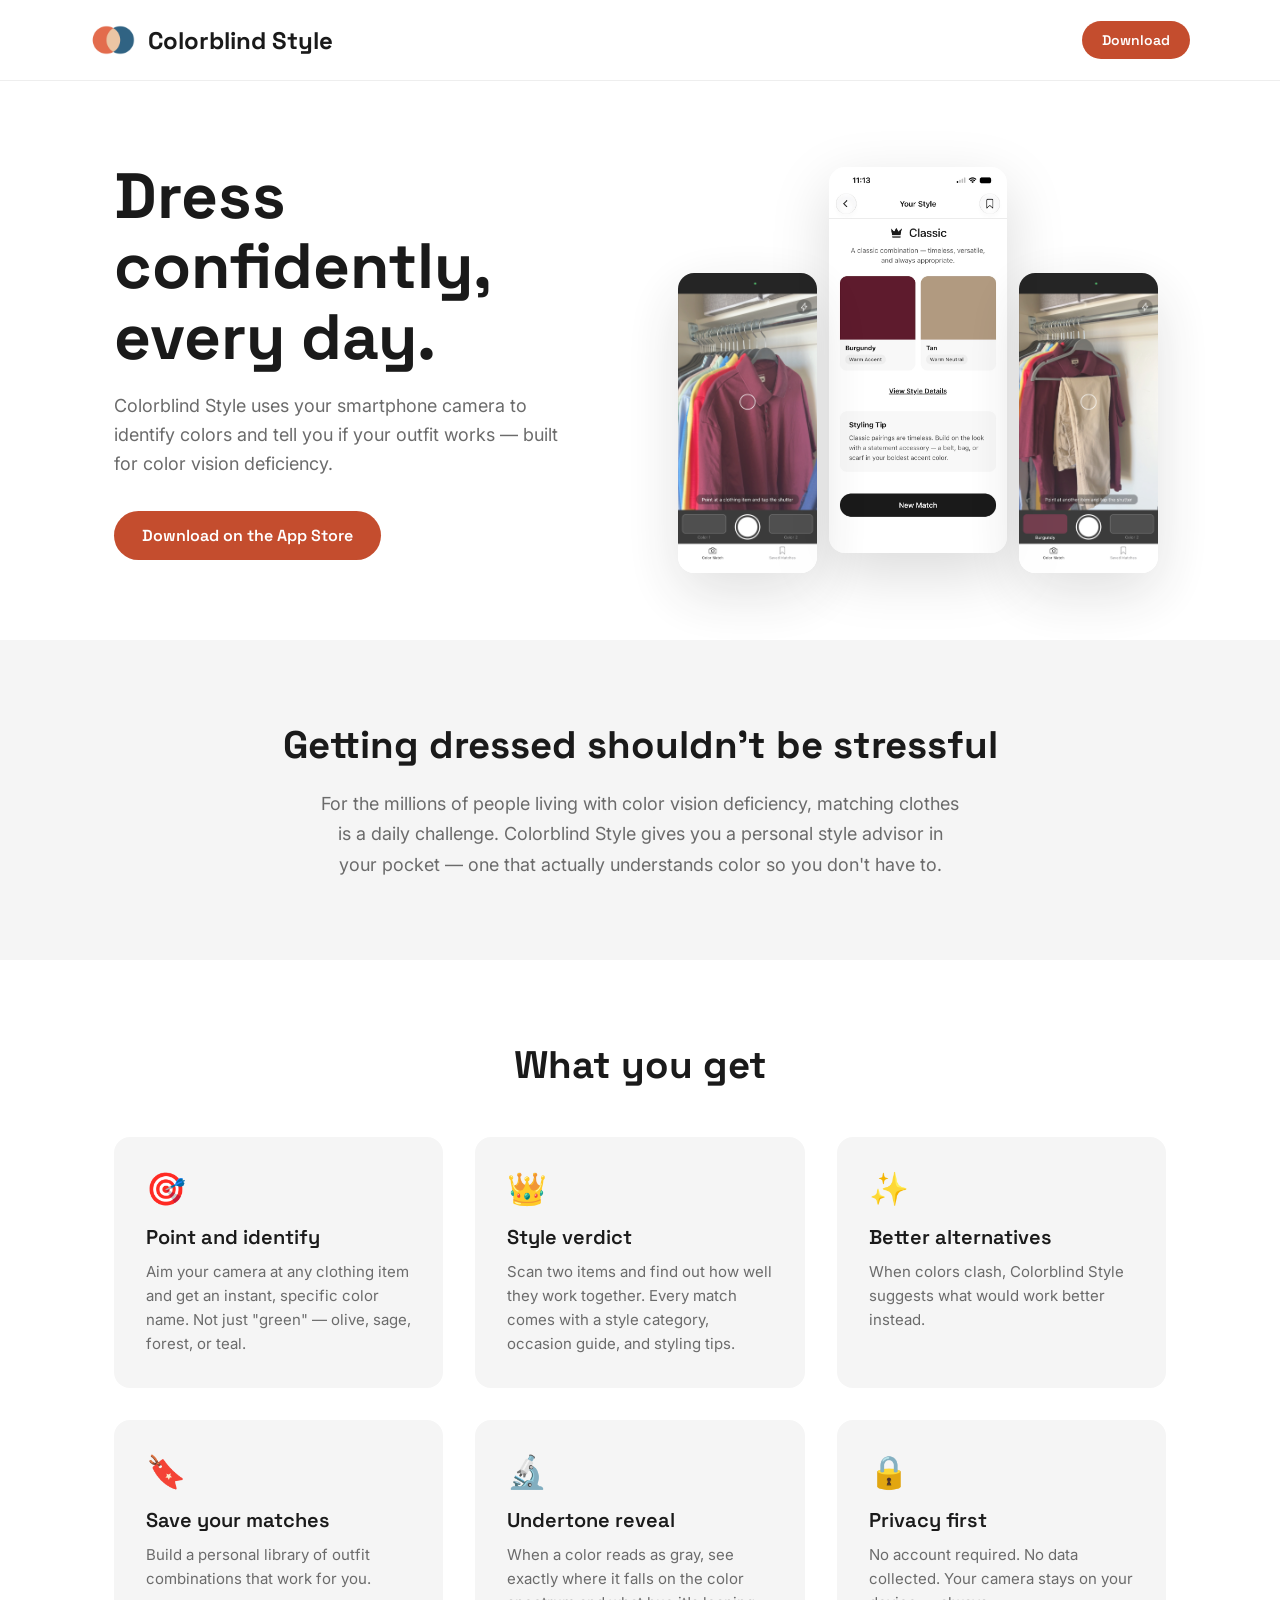
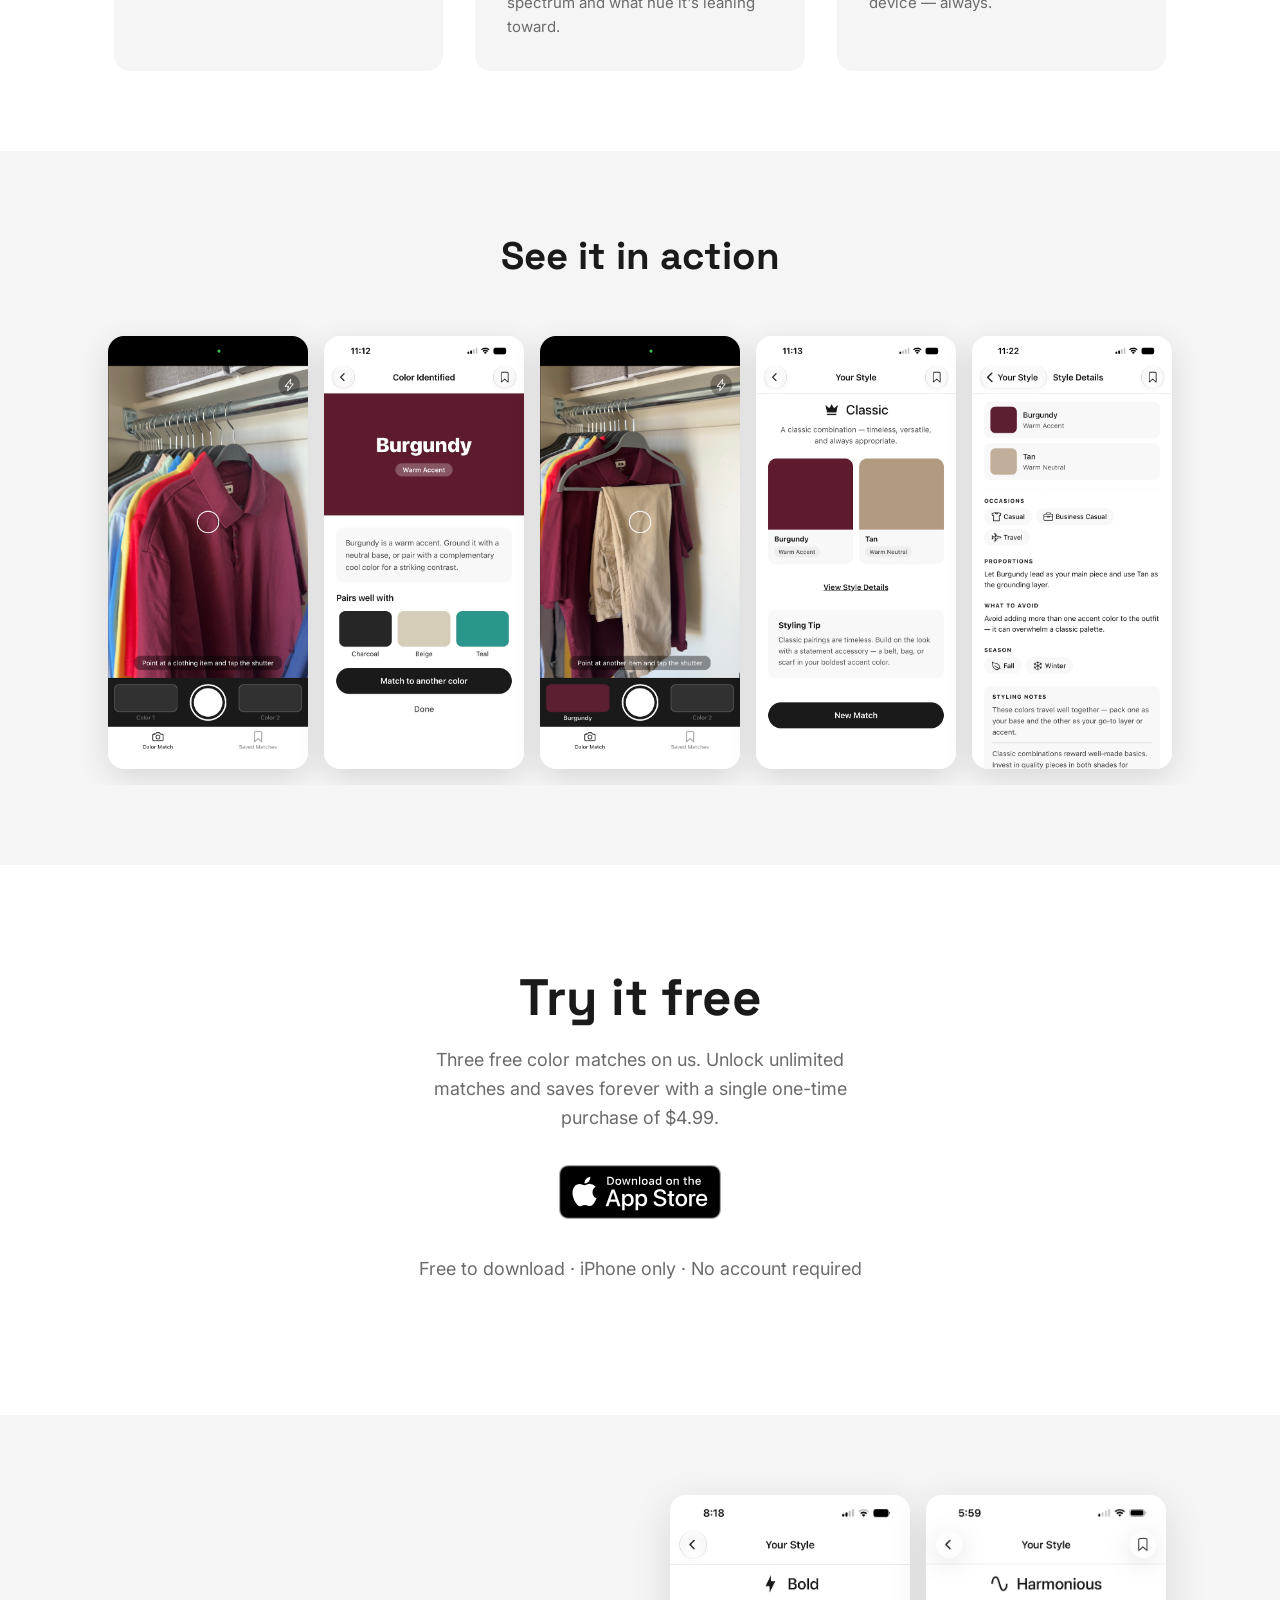
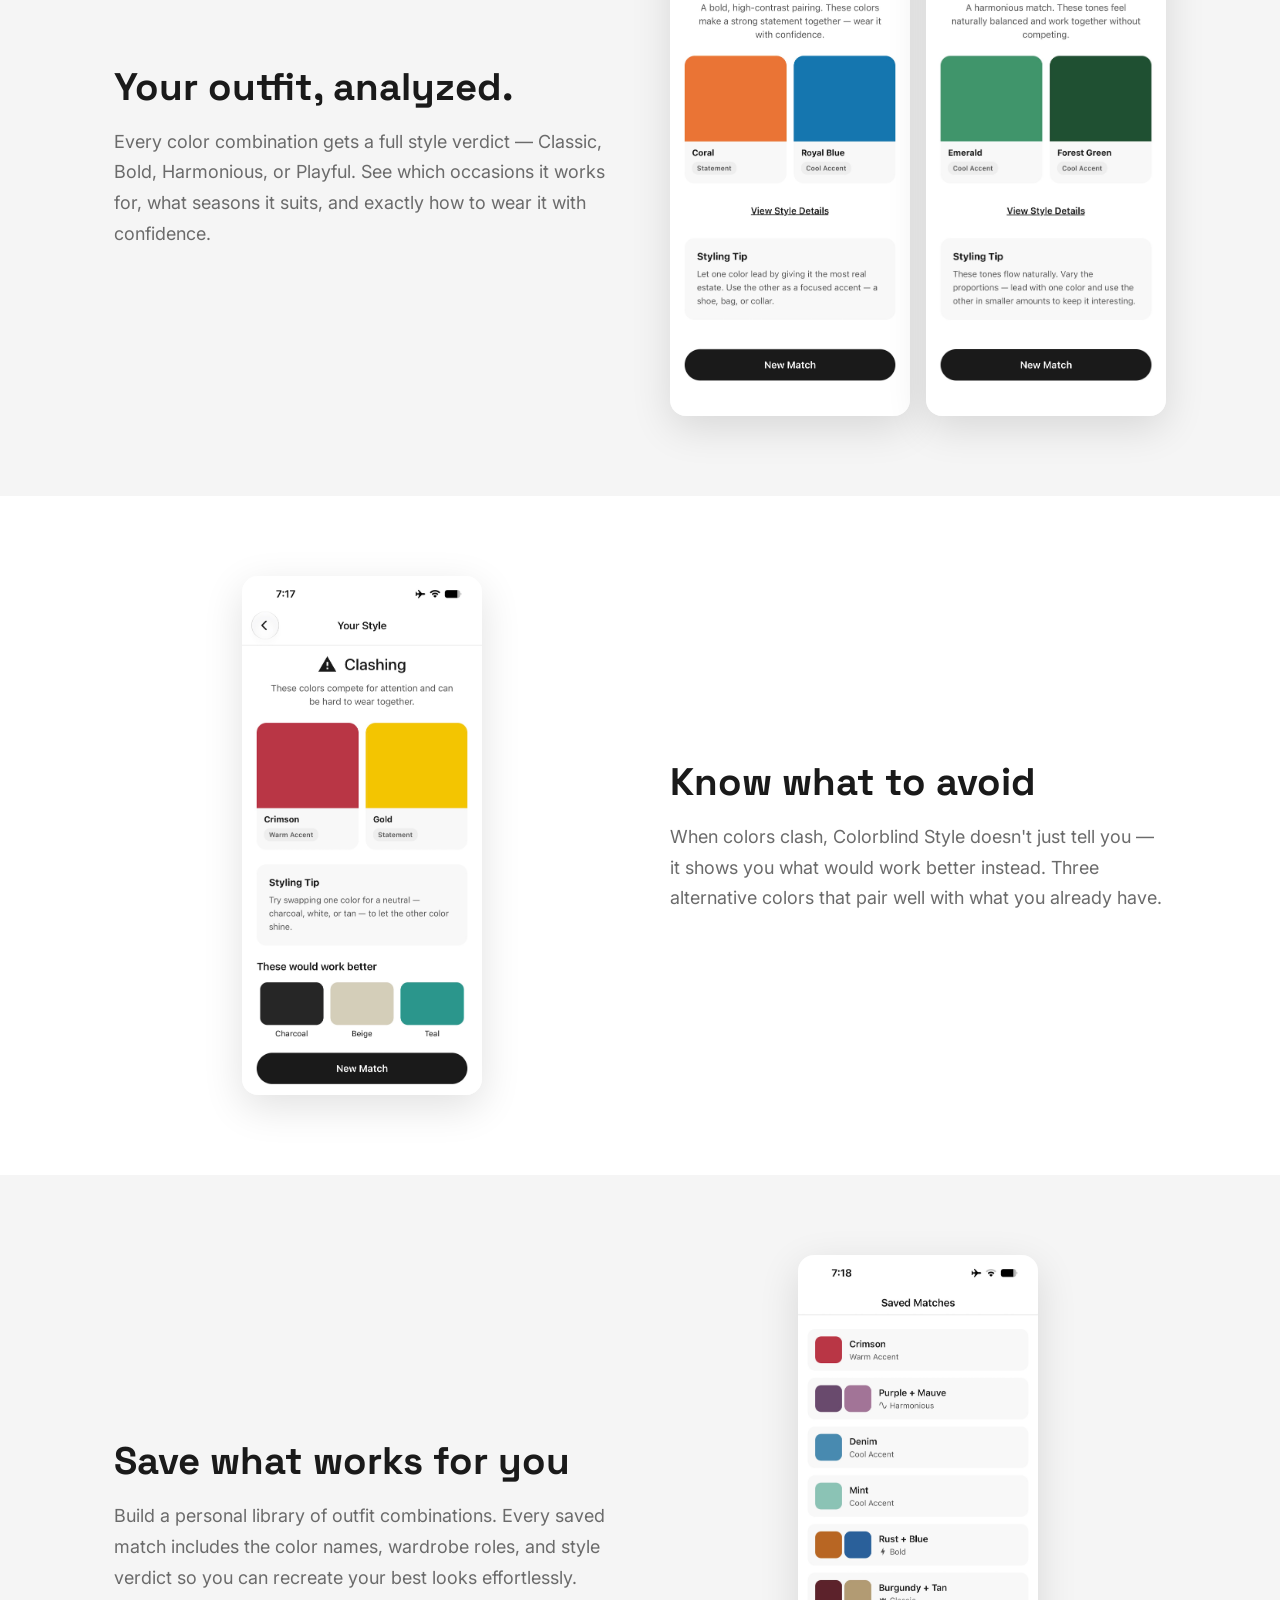
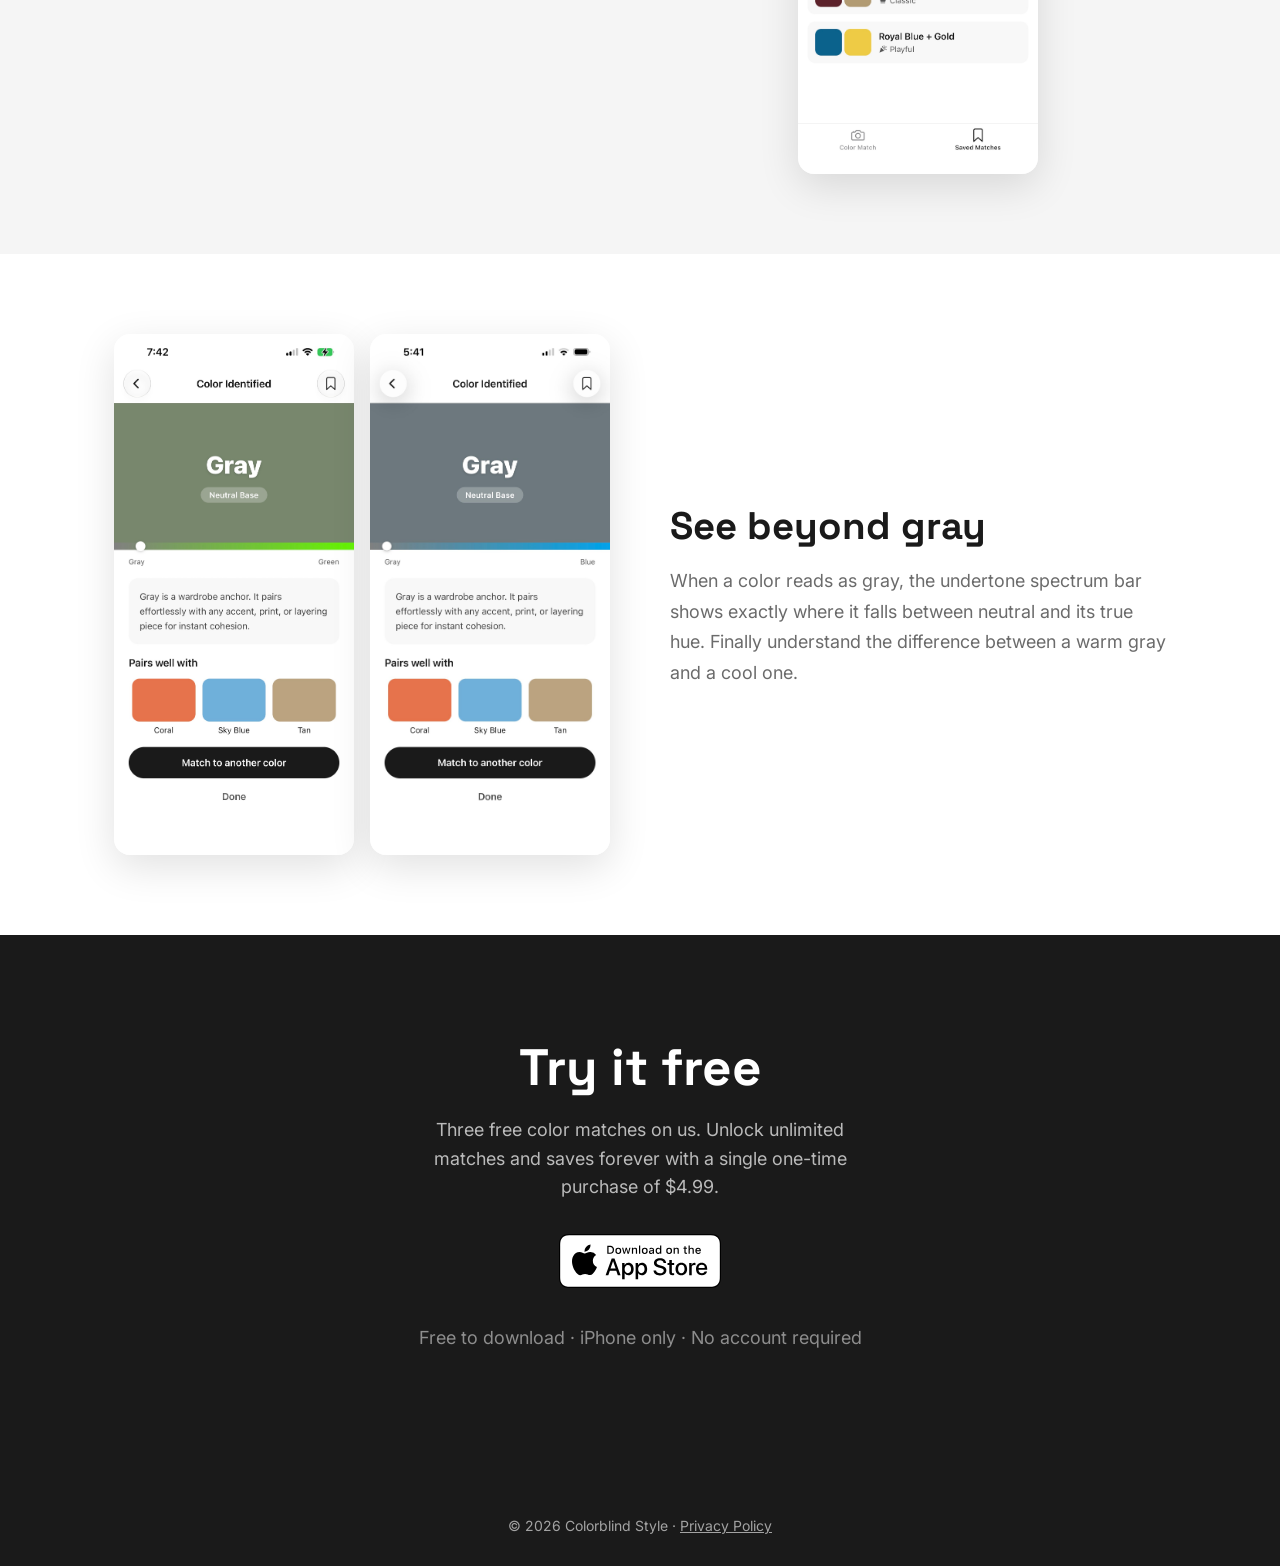
==== index.html @ 96811687 "Add app store buttons" ====
<!doctype html>
<html lang="en">
  <head>
    <meta charset="UTF-8" />
    <meta name="viewport" content="width=device-width, initial-scale=1.0" />
    <meta
      name="description"
      content="Colorblind Style helps color-blind individuals confidently match their clothes using the camera on their smartphone."
    />
    <title>Colorblind Style — Dress Confidently, Every Day</title>
    <link rel="icon" type="image/png" href="assets/icon.png" />
    <link rel="shortcut icon" type="image/png" href="assets/icon.png" />
    <link rel="apple-touch-icon" href="assets/icon.png" />
    <link rel="preconnect" href="https://fonts.googleapis.com" />
    <link rel="preconnect" href="https://fonts.gstatic.com" crossorigin />
    <link
      href="https://fonts.googleapis.com/css2?family=Space+Grotesk:wght@400;500;600;700&family=Inter:wght@400;500&display=swap"
      rel="stylesheet"
    />
    <link rel="stylesheet" href="styles.css" />
  </head>
  <body>
    <!-- NAV -->
    <nav>
      <div class="nav-inner">
        <div class="nav-logo">
          <img src="assets/icon.png" alt="Colorblind Style" class="nav-icon" />
          <span class="nav-name">Colorblind Style</span>
        </div>
        <a href="#download" class="btn btn-primary btn-small">Download</a>
      </div>
    </nav>

    <!-- HERO -->
    <section class="hero">
      <div class="hero-text">
        <h1>Dress confidently,<br />every day.</h1>
        <p class="hero-sub">
          Colorblind Style uses your smartphone camera to identify colors and
          tell you if your outfit works — built for color vision deficiency.
        </p>
        <a href="#download" class="btn btn-primary"
          >Download on the App Store</a
        >
      </div>
      <div class="hero-screenshots">
        <img
          src="assets/screenshots/screen1.jpg"
          alt="Camera screen"
          class="screenshot screenshot-left"
        />
        <img
          src="assets/screenshots/screen4.jpg"
          alt="Color identified"
          class="screenshot screenshot-center"
        />
        <img
          src="assets/screenshots/screen3.jpg"
          alt="Style verdict"
          class="screenshot screenshot-right"
        />
      </div>
    </section>

    <!-- PROBLEM -->
    <section class="problem">
      <div class="container">
        <h2>Getting dressed shouldn't be stressful</h2>
        <p>
          For the millions of people living with color vision deficiency,
          matching clothes is a daily challenge. Colorblind Style gives you a
          personal style advisor in your pocket — one that actually understands
          color so you don't have to.
        </p>
      </div>
    </section>

    <!-- FEATURES -->
    <section class="features">
      <div class="container">
        <h2>What you get</h2>
        <div class="features-grid">
          <div class="feature">
            <div class="feature-icon">🎯</div>
            <h3>Point and identify</h3>
            <p>
              Aim your camera at any clothing item and get an instant, specific
              color name. Not just "green" — olive, sage, forest, or teal.
            </p>
          </div>
          <div class="feature">
            <div class="feature-icon">👑</div>
            <h3>Style verdict</h3>
            <p>
              Scan two items and find out how well they work together. Every
              match comes with a style category, occasion guide, and styling
              tips.
            </p>
          </div>
          <div class="feature">
            <div class="feature-icon">✨</div>
            <h3>Better alternatives</h3>
            <p>
              When colors clash, Colorblind Style suggests what would work
              better instead.
            </p>
          </div>
          <div class="feature">
            <div class="feature-icon">🔖</div>
            <h3>Save your matches</h3>
            <p>
              Build a personal library of outfit combinations that work for you.
            </p>
          </div>
          <div class="feature">
            <div class="feature-icon">🔬</div>
            <h3>Undertone reveal</h3>
            <p>
              When a color reads as gray, see exactly where it falls on the
              color spectrum and what hue it's leaning toward.
            </p>
          </div>
          <div class="feature">
            <div class="feature-icon">🔒</div>
            <h3>Privacy first</h3>
            <p>
              No account required. No data collected. Your camera stays on your
              device — always.
            </p>
          </div>
        </div>
      </div>
    </section>

    <!-- SCREENSHOTS -->
    <section class="screenshots-section">
      <div class="container">
        <h2>See it in action</h2>
      </div>
      <div class="screenshots-row" tabindex="0">
        <img
          src="assets/screenshots/screen1.jpg"
          alt="Camera targeting clothing"
          class="screenshot-thumb"
        />
        <img
          src="assets/screenshots/screen2.jpg"
          alt="Color identified"
          class="screenshot-thumb"
        />
        <img
          src="assets/screenshots/screen3.jpg"
          alt="Style verdict"
          class="screenshot-thumb"
        />
        <img
          src="assets/screenshots/screen4.jpg"
          alt="Style details"
          class="screenshot-thumb"
        />
        <img
          src="assets/screenshots/screen5.jpg"
          alt="Saved matches"
          class="screenshot-thumb"
        />
      </div>
    </section>

    <!-- DOWNLOAD -->
    <section class="download" id="download">
      <div class="container">
        <h2>Try it free</h2>
        <p>
          Three free color matches on us. Unlock unlimited matches and saves
          forever with a single one-time purchase of $4.99.
        </p>
        <a href="#" class="appstore-link">
          <img
            src="assets/appstore-black.svg"
            alt="Download on the App Store"
            class="appstore-badge"
          />
        </a>
        <p class="download-sub">
          Free to download · iPhone only · No account required
        </p>
      </div>
    </section>

    <!-- STYLE VERDICTS -->
    <section class="feature-spotlight">
      <div class="container feature-spotlight-inner">
        <div class="feature-spotlight-text">
          <h2>Your outfit, analyzed.</h2>
          <p>
            Every color combination gets a full style verdict — Classic, Bold,
            Harmonious, or Playful. See which occasions it works for, what
            seasons it suits, and exactly how to wear it with confidence.
          </p>
        </div>
        <div class="feature-spotlight-image">
          <img
            src="assets/screenshots/verdict1.jpg"
            alt="Classic style verdict"
            class="spotlight-screenshot"
          />
          <img
            src="assets/screenshots/verdict2.jpg"
            alt="Style details"
            class="spotlight-screenshot"
          />
        </div>
      </div>
    </section>

    <!-- CLASHING -->
    <section class="feature-spotlight feature-spotlight-alt">
      <div class="container feature-spotlight-inner">
        <div class="feature-spotlight-image">
          <img
            src="assets/screenshots/clashing.jpg"
            alt="Clashing verdict screen"
            class="spotlight-screenshot"
          />
        </div>
        <div class="feature-spotlight-text">
          <h2>Know what to avoid</h2>
          <p>
            When colors clash, Colorblind Style doesn't just tell you — it shows
            you what would work better instead. Three alternative colors that
            pair well with what you already have.
          </p>
        </div>
      </div>
    </section>

    <!-- SAVED MATCHES -->
    <section class="feature-spotlight">
      <div class="container feature-spotlight-inner">
        <div class="feature-spotlight-text">
          <h2>Save what works for you</h2>
          <p>
            Build a personal library of outfit combinations. Every saved match
            includes the color names, wardrobe roles, and style verdict so you
            can recreate your best looks effortlessly.
          </p>
        </div>
        <div class="feature-spotlight-image">
          <img
            src="assets/screenshots/saved-matches.jpg"
            alt="Saved Matches screen"
            class="spotlight-screenshot"
          />
        </div>
      </div>
    </section>

    <!-- UNDERTONE REVEAL -->
    <section class="feature-spotlight feature-spotlight-alt">
      <div class="container feature-spotlight-inner">
        <div class="feature-spotlight-image">
          <img
            src="assets/screenshots/undertone1.jpg"
            alt="Undertone reveal gray"
            class="spotlight-screenshot"
          />
          <img
            src="assets/screenshots/undertone2.jpg"
            alt="Undertone reveal slate"
            class="spotlight-screenshot"
          />
        </div>
        <div class="feature-spotlight-text">
          <h2>See beyond gray</h2>
          <p>
            When a color reads as gray, the undertone spectrum bar shows exactly
            where it falls between neutral and its true hue. Finally understand
            the difference between a warm gray and a cool one.
          </p>
        </div>
      </div>
    </section>

    <!-- DOWNLOAD -->
    <section class="download download-alt" id="download-footer">
      <div class="container">
        <h2>Try it free</h2>
        <p>
          Three free color matches on us. Unlock unlimited matches and saves
          forever with a single one-time purchase of $4.99.
        </p>
        <a href="#" class="appstore-link">
          <img
            src="assets/appstore-white.svg"
            alt="Download on the App Store"
            class="appstore-badge"
          />
        </a>
        <p class="download-sub">
          Free to download · iPhone only · No account required
        </p>
      </div>
    </section>

    <!-- FOOTER -->
    <footer>
      <div class="container">
        <p>
          © 2026 Colorblind Style ·
          <a href="privacy.html">Privacy Policy</a>
        </p>
      </div>
    </footer>
  </body>
</html>
---- styles.css ----
/* ── Tokens ── */
:root {
  --coral: #e05c3a;
  --coral-dark: #c44d2e;
  --black: #1a1a1a;
  --gray: #6b6b6b;
  --light-gray: #f5f5f5;
  --white: #ffffff;
  --font-heading: 'Space Grotesk', sans-serif;
  --font-body: 'Inter', sans-serif;
  --radius: 16px;
  --max-width: 1100px;
}

/* ── Reset ── */
*,
*::before,
*::after {
  box-sizing: border-box;
  margin: 0;
  padding: 0;
}
html {
  scroll-behavior: smooth;
}
body {
  font-family: var(--font-body);
  color: var(--black);
  background: var(--white);
}
img {
  max-width: 100%;
  display: block;
}
a {
  color: inherit;
  text-decoration: none;
}

/* ── Utilities ── */
.container {
  max-width: var(--max-width);
  margin: 0 auto;
  padding: 0 24px;
}

/* ── Buttons ── */
.btn {
  display: inline-block;
  padding: 14px 28px;
  border-radius: 50px;
  font-family: var(--font-heading);
  font-weight: 600;
  font-size: 16px;
  cursor: pointer;
  transition:
    background 0.2s,
    transform 0.1s;
}
.btn-primary {
  background: var(--coral-dark);
  color: var(--white);
}
.btn-primary:hover {
  background: var(--coral);
  transform: translateY(-1px);
}
.btn-small {
  padding: 10px 20px;
  font-size: 14px;
}
.btn-large {
  padding: 18px 40px;
  font-size: 18px;
}

/* ── Nav ── */
nav {
  position: sticky;
  top: 0;
  background: rgba(255, 255, 255, 0.95);
  backdrop-filter: blur(10px);
  border-bottom: 1px solid #eee;
  z-index: 100;
  padding: 16px 24px;
}
.nav-inner {
  max-width: var(--max-width);
  margin: 0 auto;
  display: flex;
  align-items: center;
  justify-content: space-between;
}
.nav-logo {
  display: flex;
  align-items: center;
  gap: 10px;
}
.nav-icon {
  width: 48px;
  height: 48px;
  border-radius: 8px;
}
.nav-name {
  font-family: var(--font-heading);
  font-weight: 700;
  font-size: 24px;
}

/* ── Hero ── */
.hero {
  display: flex;
  align-items: center;
  gap: 60px;
  max-width: var(--max-width);
  margin: 0 auto;
  padding: 80px 24px;
}
.hero-text {
  flex: 1;
}
.hero-text h1 {
  font-family: var(--font-heading);
  font-size: clamp(40px, 5vw, 64px);
  font-weight: 700;
  line-height: 1.1;
  margin-bottom: 20px;
}
.hero-sub {
  font-size: 18px;
  color: var(--gray);
  line-height: 1.6;
  margin-bottom: 32px;
  max-width: 460px;
}
.hero-screenshots {
  flex: 1;
  display: flex;
  align-items: flex-end;
  gap: 12px;
  justify-content: center;
}
.screenshot {
  border-radius: var(--radius);
  box-shadow: 0 20px 60px rgba(0, 0, 0, 0.15);
}
.screenshot-left,
.screenshot-right {
  width: 28%;
  transform: translateY(20px);
  opacity: 0.85;
}
.screenshot-center {
  width: 36%;
}

.appstore-badge {
  height: 54px;
  width: auto;
}

.appstore-link {
  display: inline-block;
  margin-bottom: 16px;
}

/* ── Problem ── */
.problem {
  background: var(--light-gray);
  padding: 80px 24px;
  text-align: center;
}
.problem h2 {
  font-family: var(--font-heading);
  font-size: clamp(28px, 3vw, 40px);
  font-weight: 700;
  margin-bottom: 20px;
}
.problem p {
  font-size: 18px;
  color: var(--gray);
  line-height: 1.7;
  max-width: 640px;
  margin: 0 auto;
}

/* ── Features ── */
.features {
  padding: 80px 24px;
}
.features h2 {
  font-family: var(--font-heading);
  font-size: clamp(28px, 3vw, 40px);
  font-weight: 700;
  text-align: center;
  margin-bottom: 48px;
}
.features-grid {
  display: grid;
  grid-template-columns: repeat(auto-fit, minmax(280px, 1fr));
  gap: 32px;
  max-width: var(--max-width);
  margin: 0 auto;
}
.feature {
  padding: 32px;
  background: var(--light-gray);
  border-radius: var(--radius);
}
.feature-icon {
  font-size: 32px;
  margin-bottom: 16px;
}
.feature h3 {
  font-family: var(--font-heading);
  font-size: 20px;
  font-weight: 600;
  margin-bottom: 10px;
}
.feature p {
  color: var(--gray);
  line-height: 1.6;
  font-size: 15px;
}

/* ── Screenshots section ── */
.screenshots-section {
  background: var(--light-gray);
  padding: 80px 0px;
  overflow: hidden;
}
.screenshots-section h2 {
  font-family: var(--font-heading);
  font-size: clamp(28px, 3vw, 40px);
  font-weight: 700;
  text-align: center;
  padding: 0 24px;
  margin-bottom: 40px;
}
.screenshots-row {
  display: flex;
  gap: 16px;
  overflow-x: auto;
  padding: 16px 24px;
  justify-content: center;
  overflow-x: auto;
}
.screenshot-thumb {
  width: 200px;
  flex-shrink: 0;
  border-radius: var(--radius);
  box-shadow: 0 8px 30px rgba(0, 0, 0, 0.12);
}

/* ── Download ── */
.download {
  padding: 100px 24px;
  text-align: center;
}
.download h2 {
  font-family: var(--font-heading);
  font-size: clamp(36px, 4vw, 56px);
  font-weight: 700;
  margin-bottom: 16px;
}
.download p {
  font-size: 18px;
  color: var(--gray);
  margin-bottom: 32px;
  max-width: 480px;
  margin-left: auto;
  margin-right: auto;
  line-height: 1.6;
}
.download-sub {
  margin-top: 16px;
  font-size: 14px;
  color: var(--gray);
}

/* ── Feature Spotlight ── */
.feature-spotlight {
  padding: 80px 24px;
  background: var(--light-gray);
}

.feature-spotlight-alt {
  background: var(--white);
}

.feature-spotlight-inner {
  display: flex;
  align-items: center;
  gap: 60px;
}

.feature-spotlight-text {
  flex: 1;
}

.feature-spotlight-text h2 {
  font-family: var(--font-heading);
  font-size: clamp(28px, 3vw, 40px);
  font-weight: 700;
  margin-bottom: 16px;
}

.feature-spotlight-text p {
  font-size: 18px;
  color: var(--gray);
  line-height: 1.7;
}

.feature-spotlight-image {
  flex: 1;
  display: flex;
  gap: 16px;
  justify-content: center;
}

.spotlight-screenshot {
  width: 240px;
  border-radius: var(--radius);
  box-shadow: 0 12px 40px rgba(0, 0, 0, 0.12);
}

.download-alt {
  background: var(--black);
  color: var(--white);
}

.download-alt p {
  color: rgba(255, 255, 255, 0.7);
}

.download-alt .download-sub {
  color: rgba(255, 255, 255, 0.5);
}

/* ── Footer ── */
footer {
  background: var(--black);
  color: rgba(255, 255, 255, 0.6);
  padding: 32px 24px;
  text-align: center;
  font-size: 14px;
}
footer a {
  color: rgba(255, 255, 255, 0.6);
  text-decoration: underline;
}
footer a:hover {
  color: var(--white);
}

/* ── Responsive ── */
@media (max-width: 768px) {
  .nav-inner .btn {
    display: none;
  }
  .hero {
    flex-direction: column;
    text-align: center;
    padding: 60px 24px;
  }
  .hero-sub {
    margin: 0 auto 32px;
  }
  .hero-screenshots {
    width: 100%;
  }
  .screenshot-left,
  .screenshot-right {
    display: none;
  }
  .screenshot-center {
    width: 70%;
  }
  .screenshots-row {
    justify-content: flex-start;
  }
  .feature-spotlight-inner {
    flex-direction: column;
    text-align: center;
  }
  .feature-spotlight-alt .feature-spotlight-inner {
    flex-direction: column-reverse;
  }
}
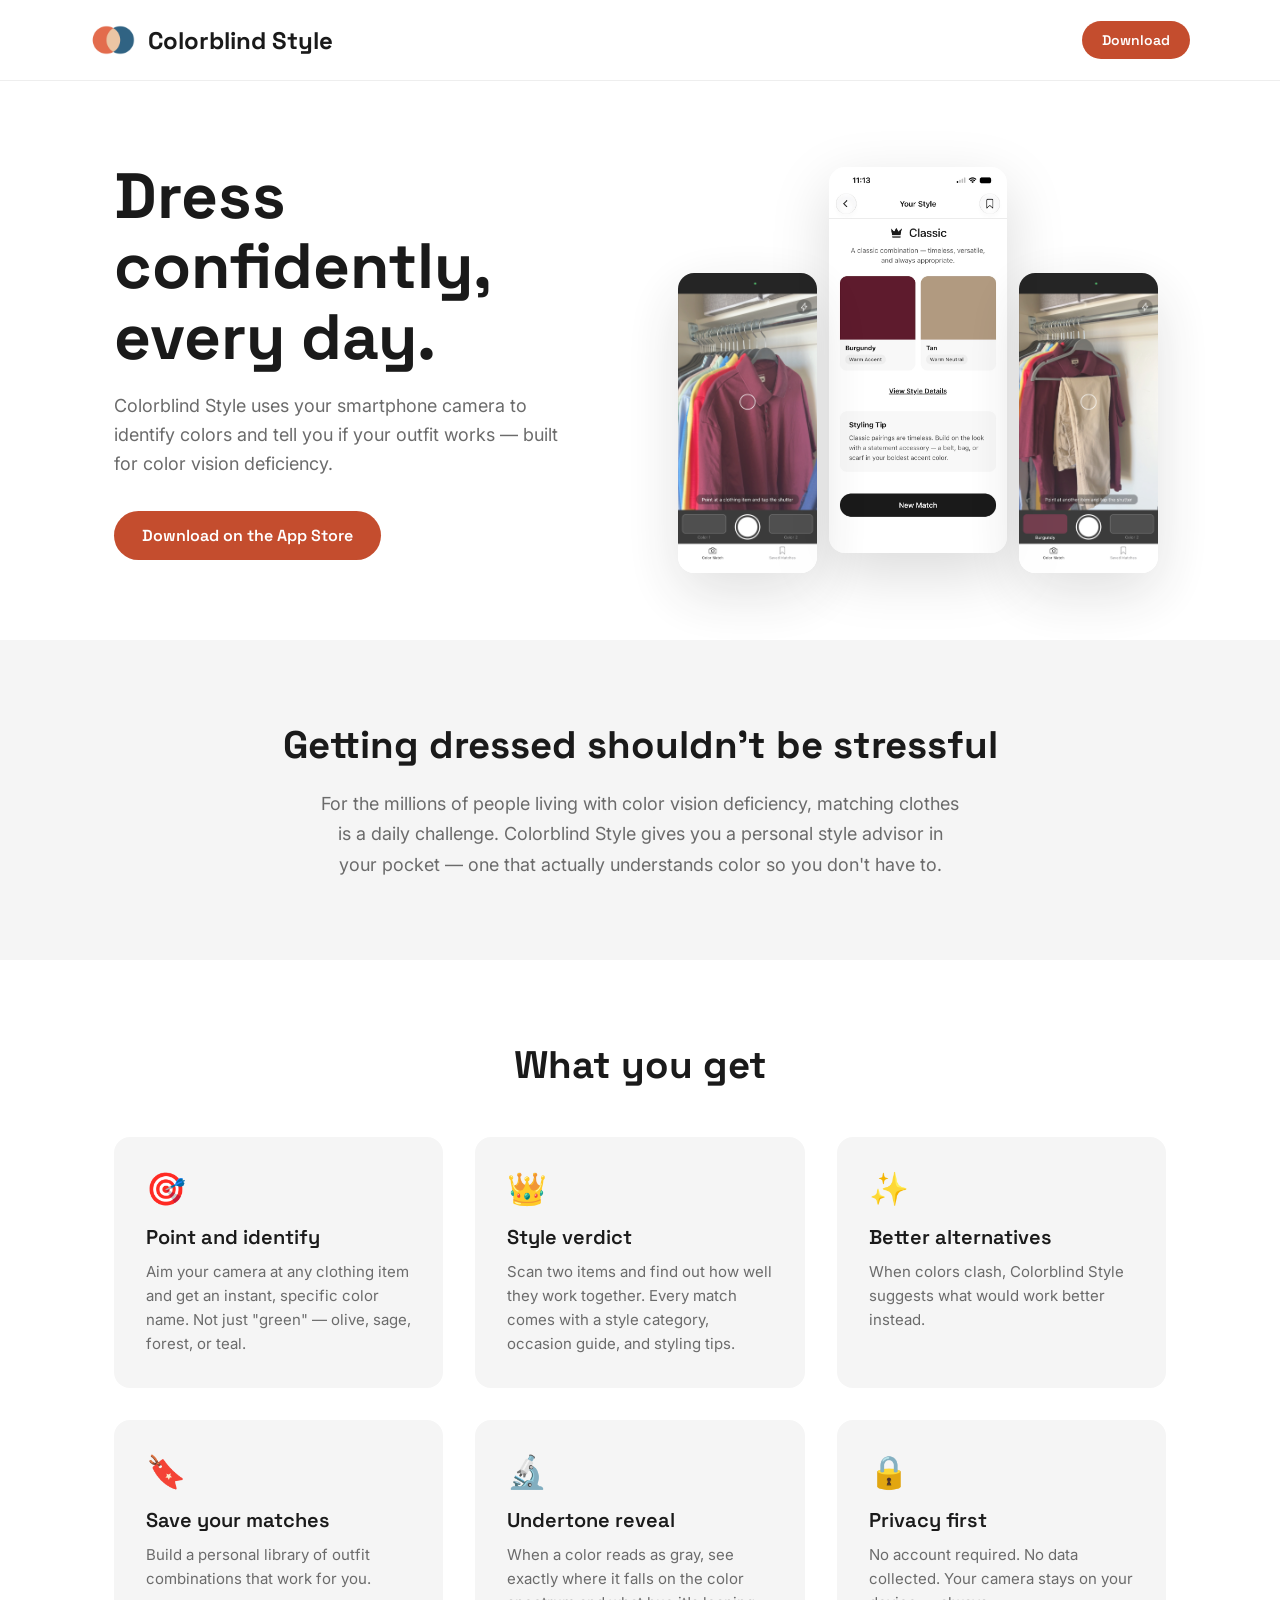
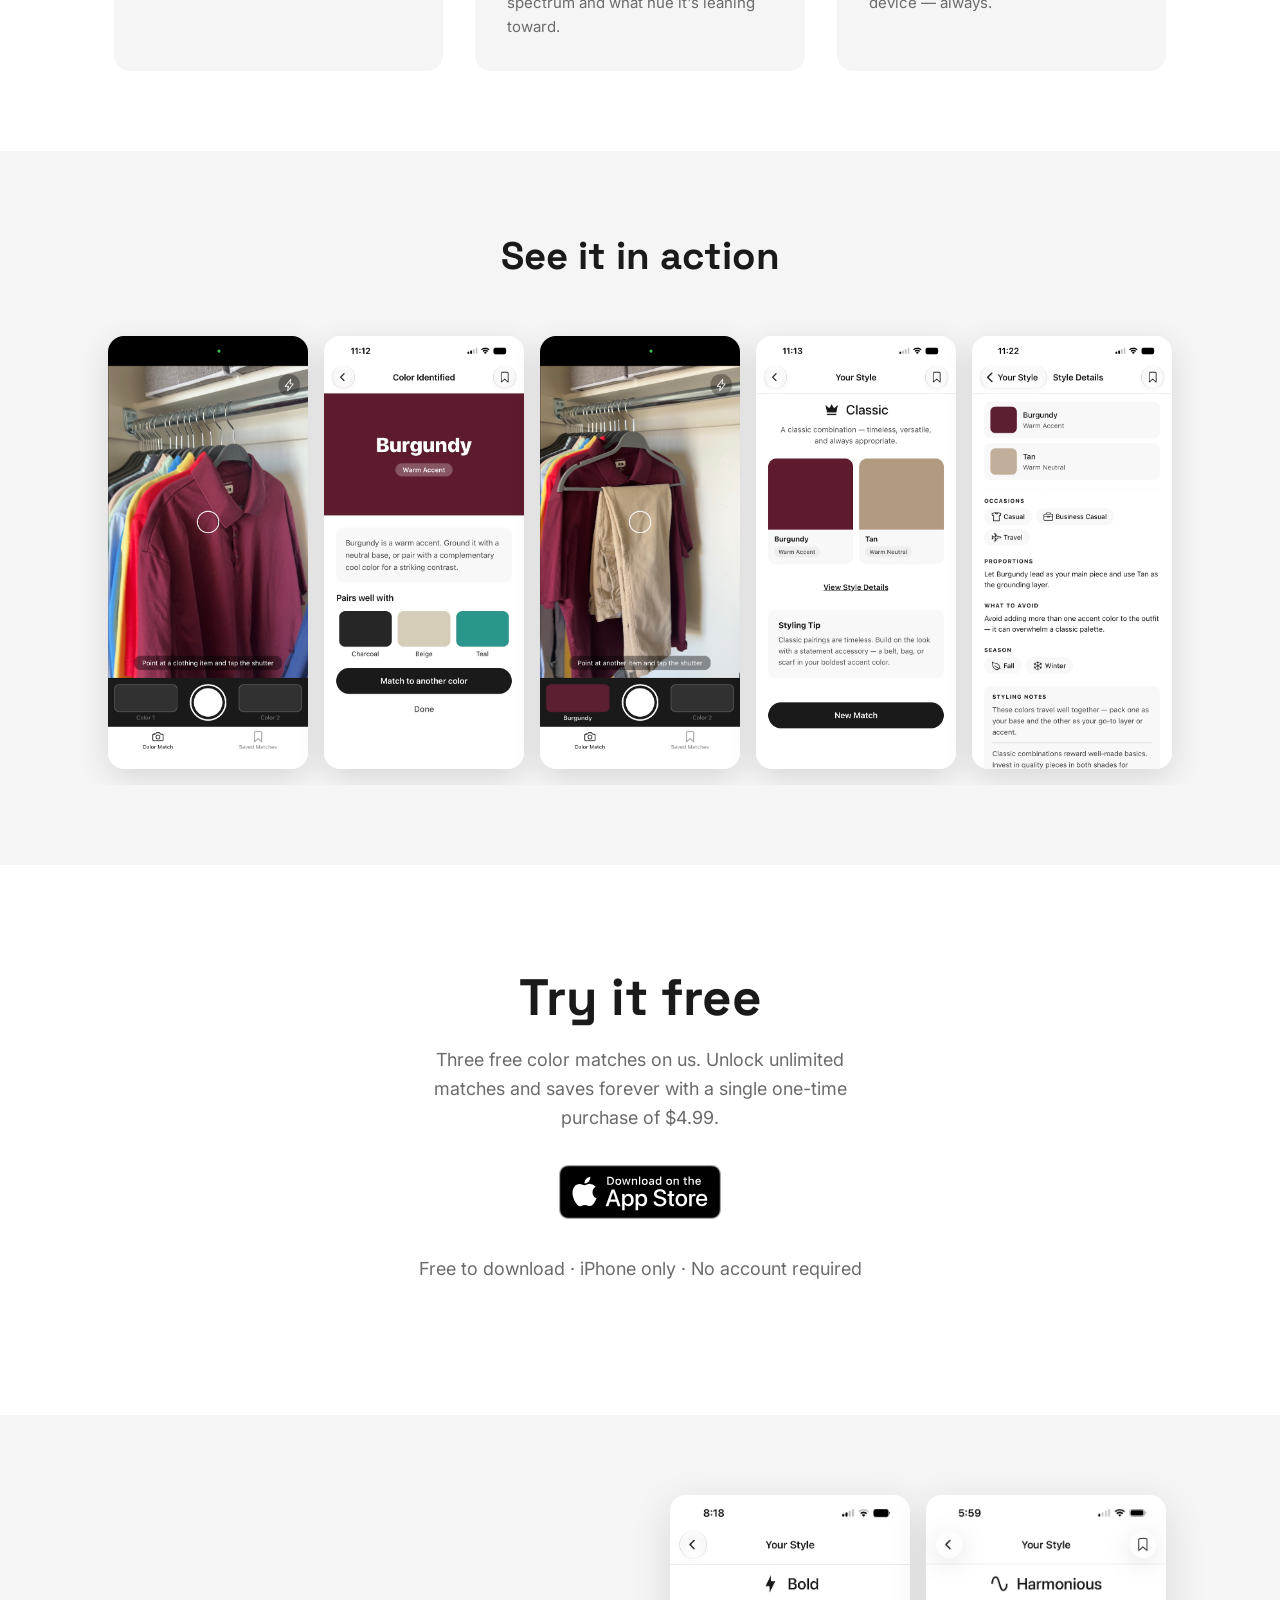
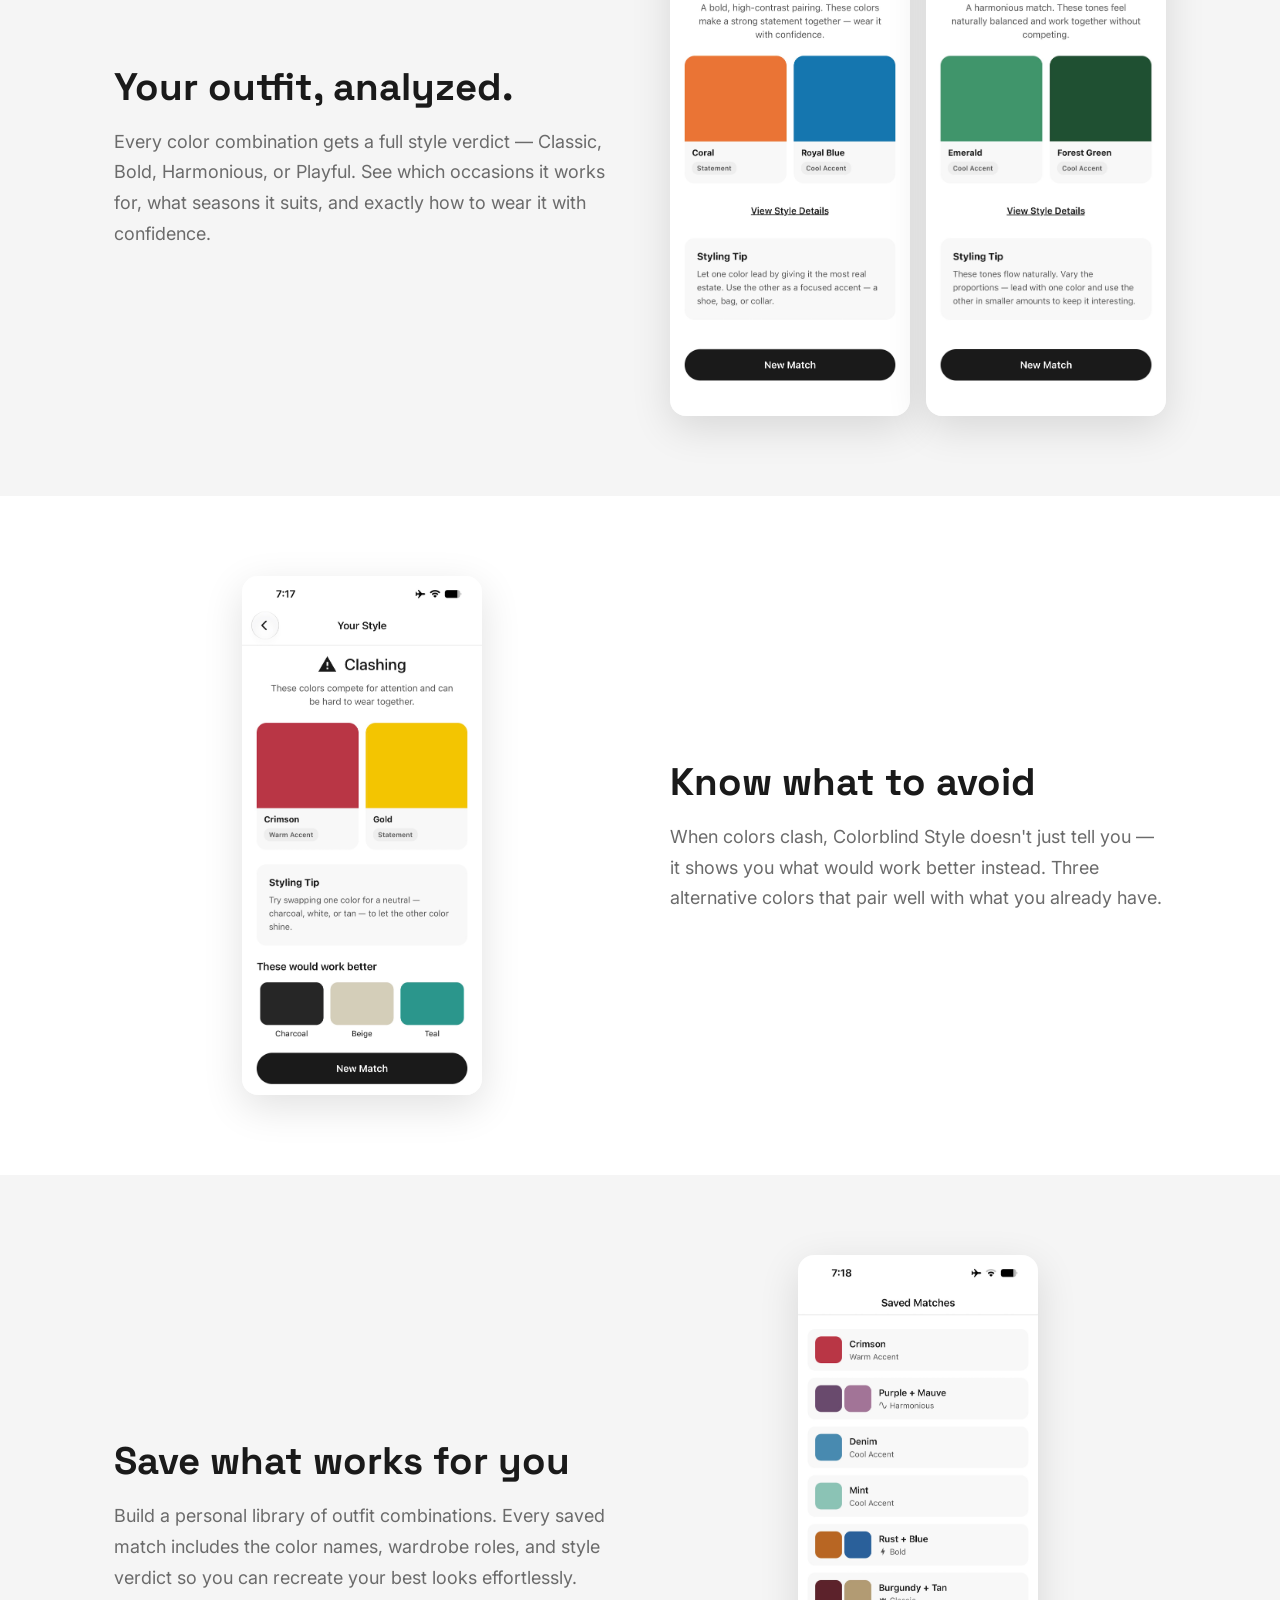
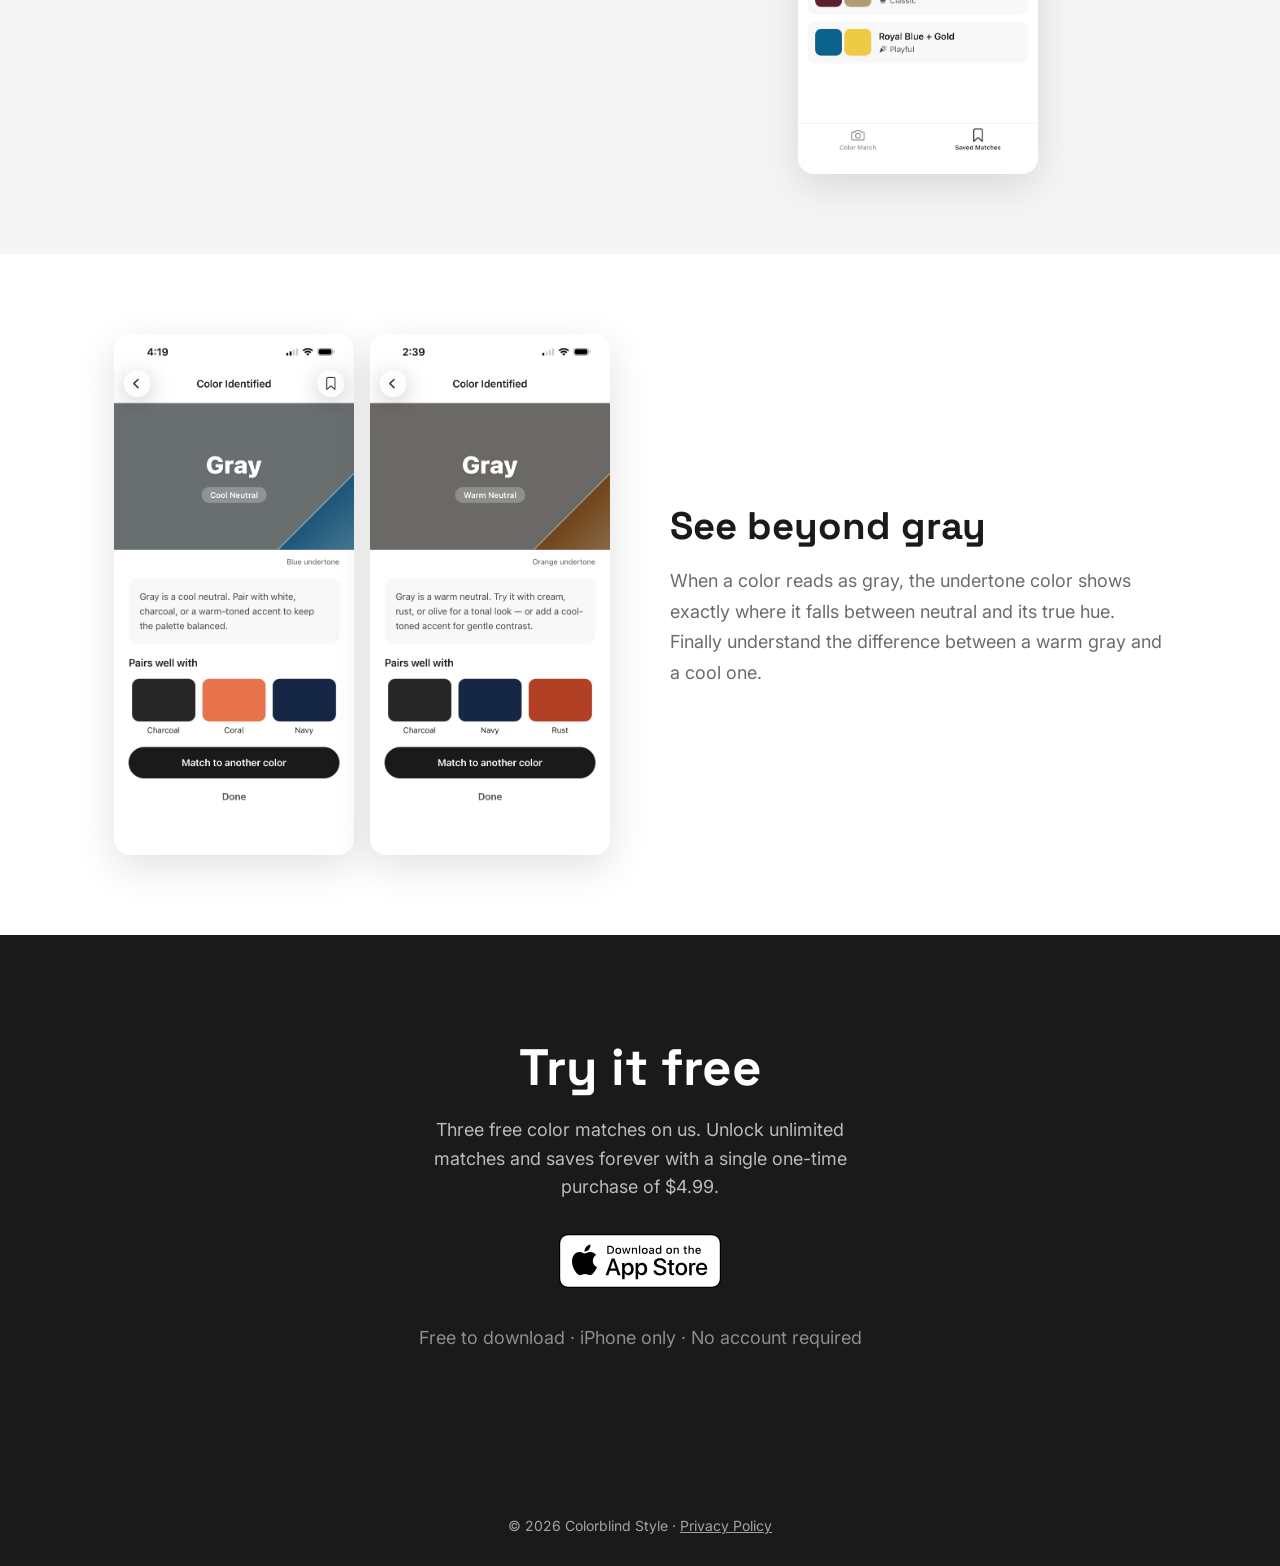
==== commit ed9b2aa0: "Update undertone reveal section" ====
--- a/index.html
+++ b/index.html
@@ -273,9 +273,9 @@
         <div class="feature-spotlight-text">
           <h2>See beyond gray</h2>
           <p>
-            When a color reads as gray, the undertone spectrum bar shows exactly
-            where it falls between neutral and its true hue. Finally understand
-            the difference between a warm gray and a cool one.
+            When a color reads as gray, the undertone color shows exactly where
+            it falls between neutral and its true hue. Finally understand the
+            difference between a warm gray and a cool one.
           </p>
         </div>
       </div>
--- a/styles.css
+++ b/styles.css
@@ -76,6 +76,7 @@
 
 /* ── Nav ── */
 nav {
+  position: -webkit-sticky;
   position: sticky;
   top: 0;
   background: rgba(255, 255, 255, 0.95);
@@ -337,6 +338,12 @@
   color: rgba(255, 255, 255, 0.5);
 }
 
+.privacy-content ul {
+  color: var(--gray);
+  line-height: 1.7;
+  padding-left: 24px;
+}
+
 /* ── Footer ── */
 footer {
   background: var(--black);
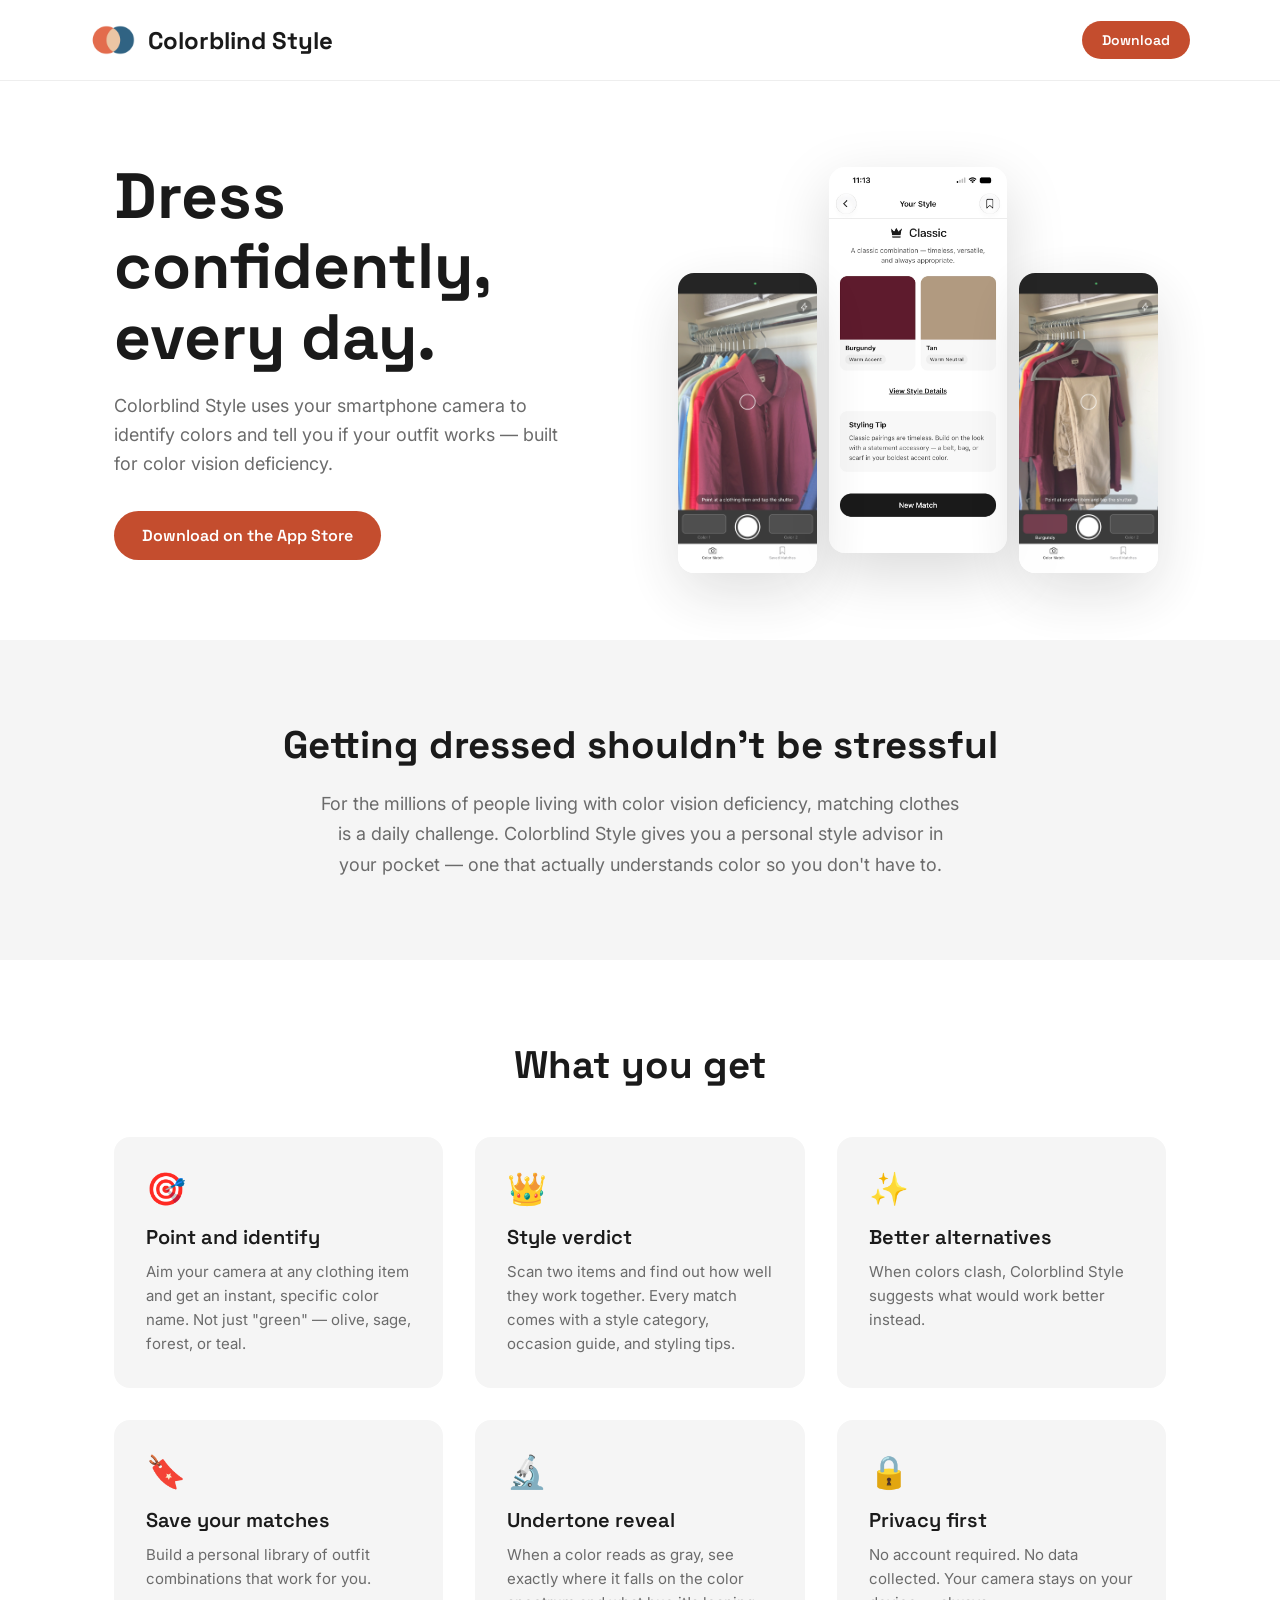
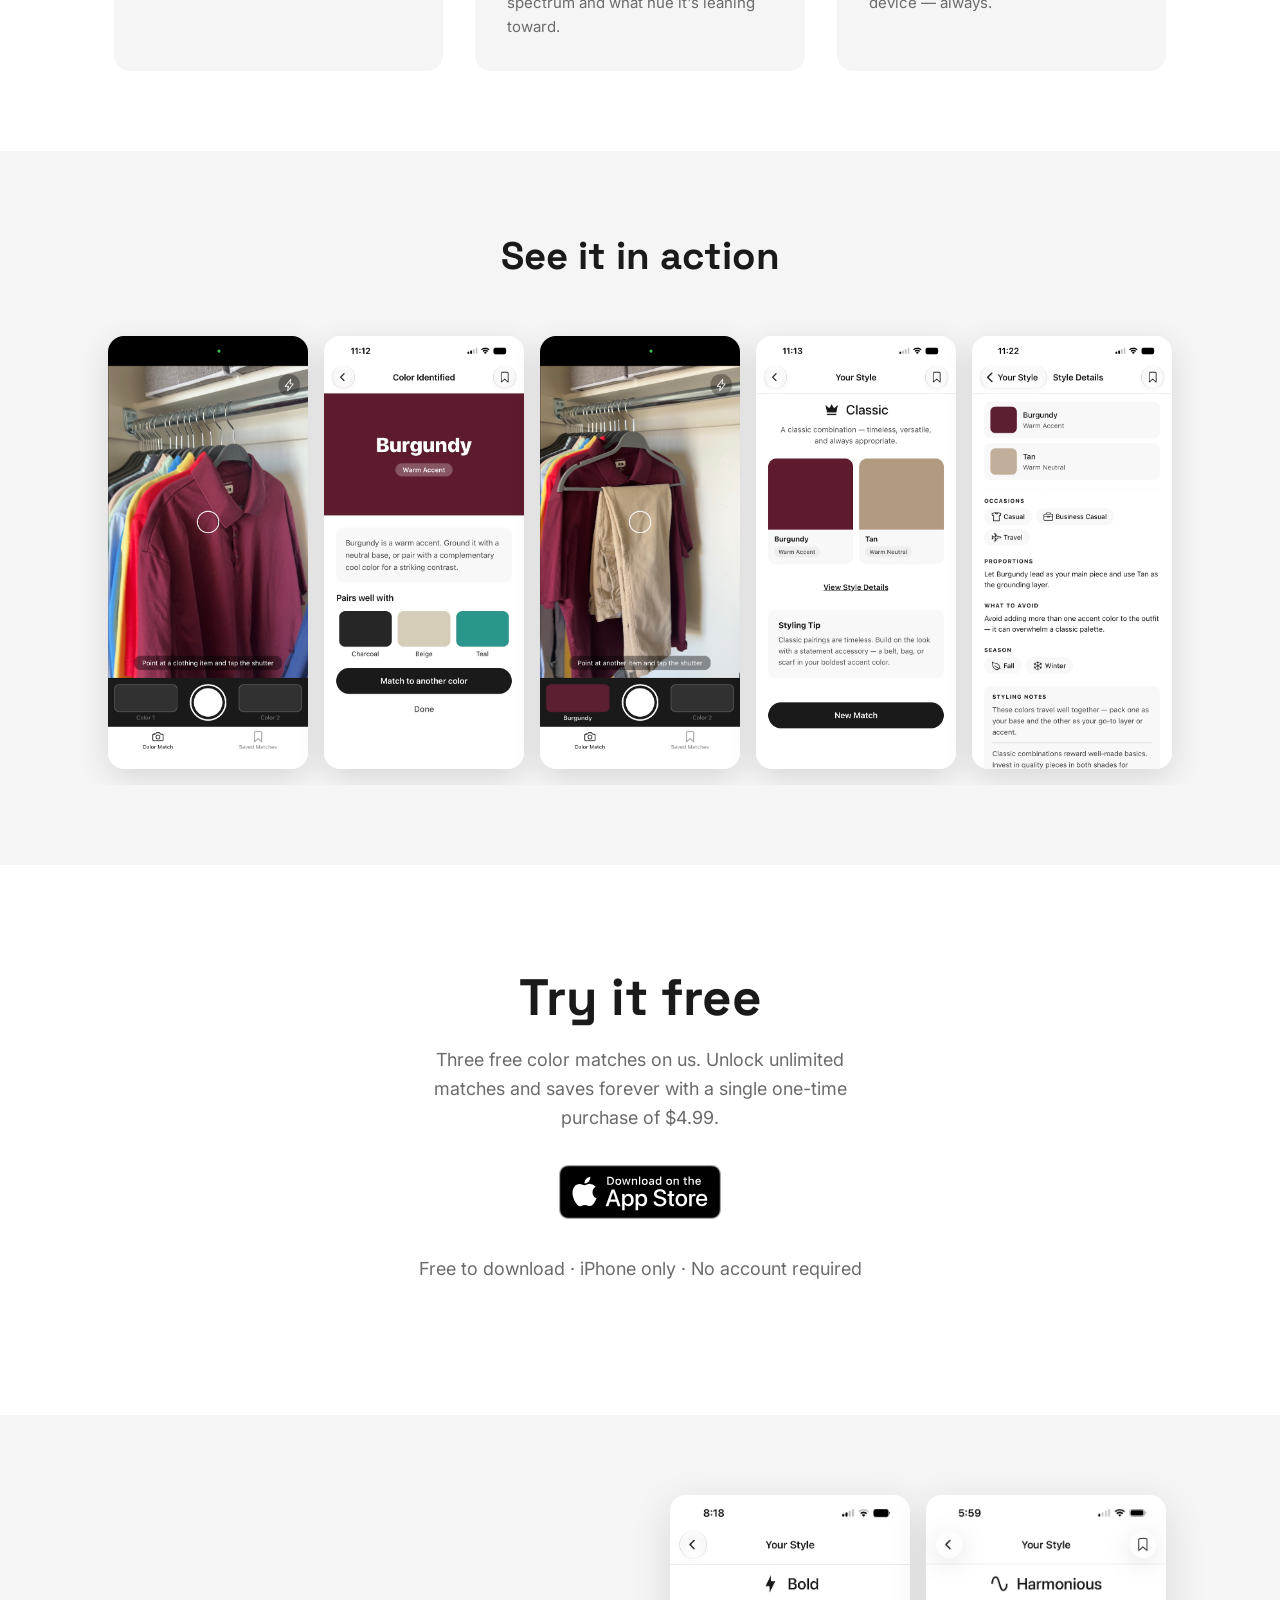
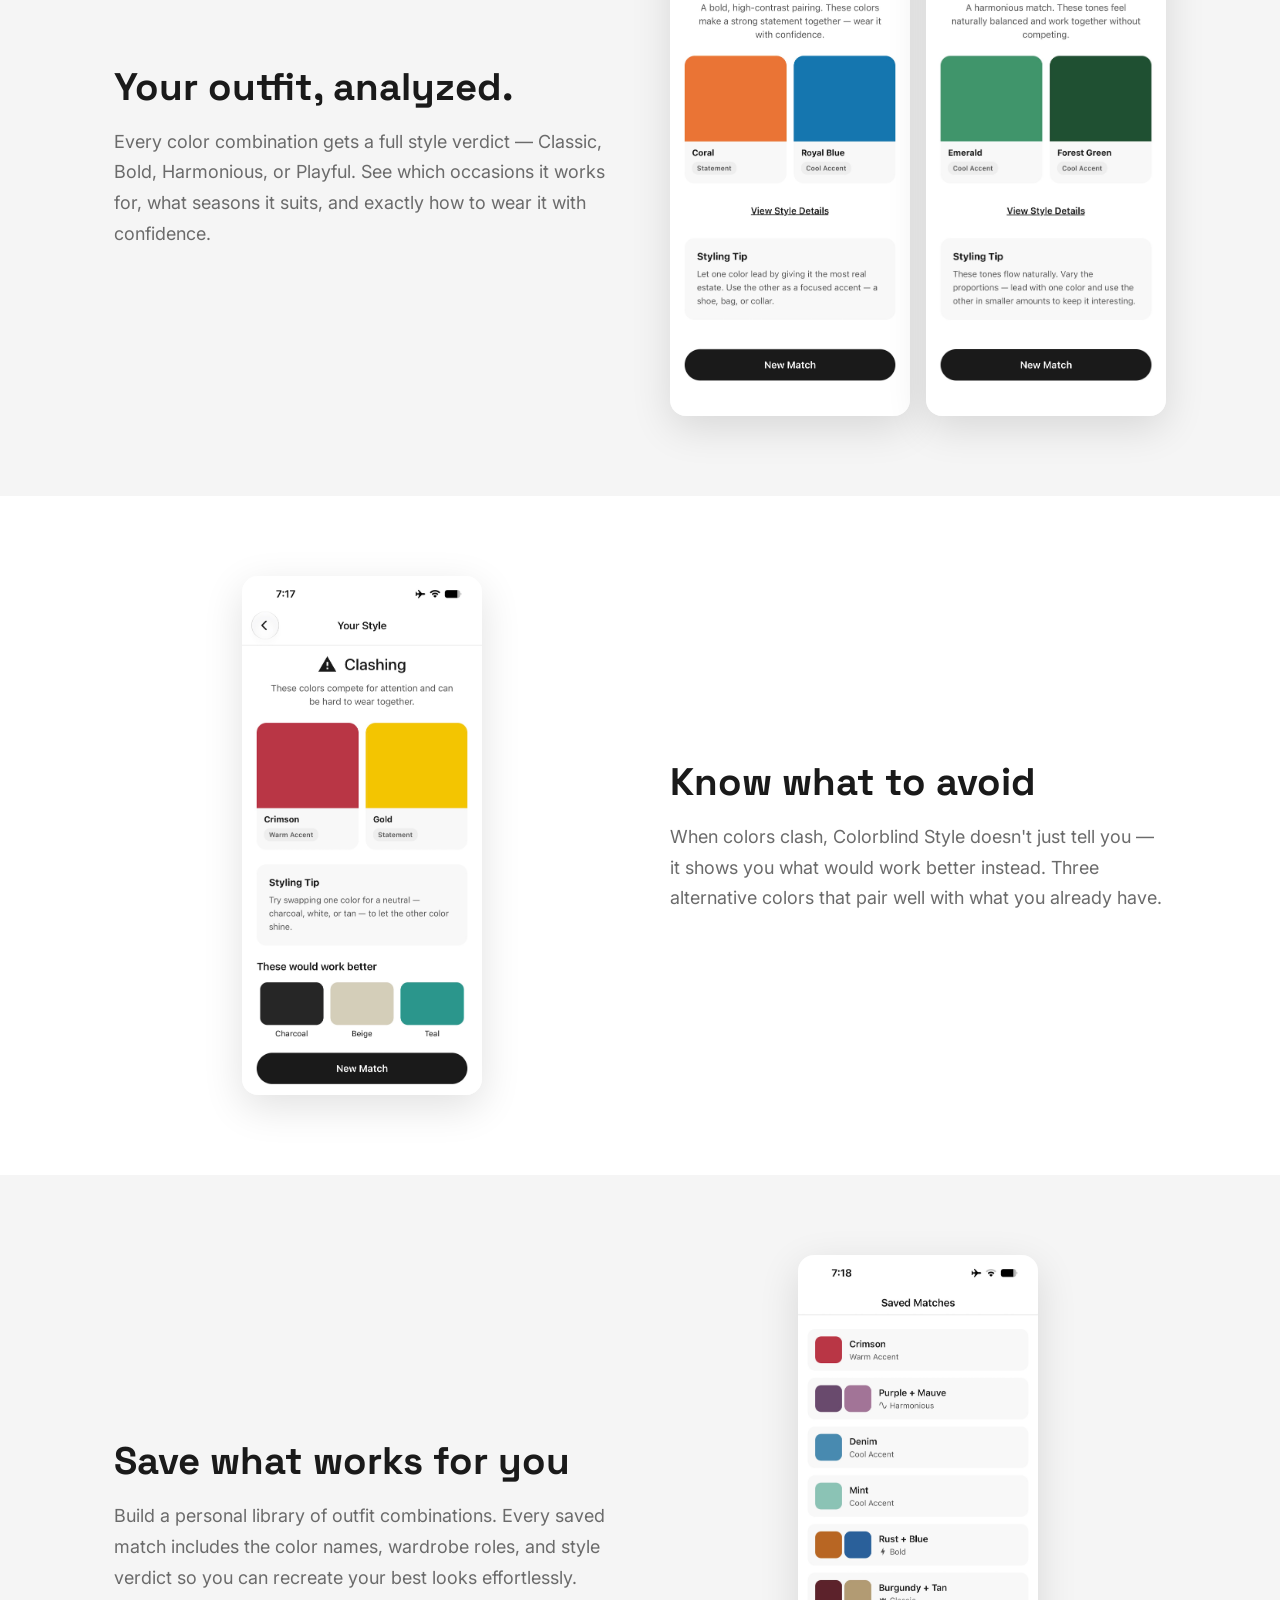
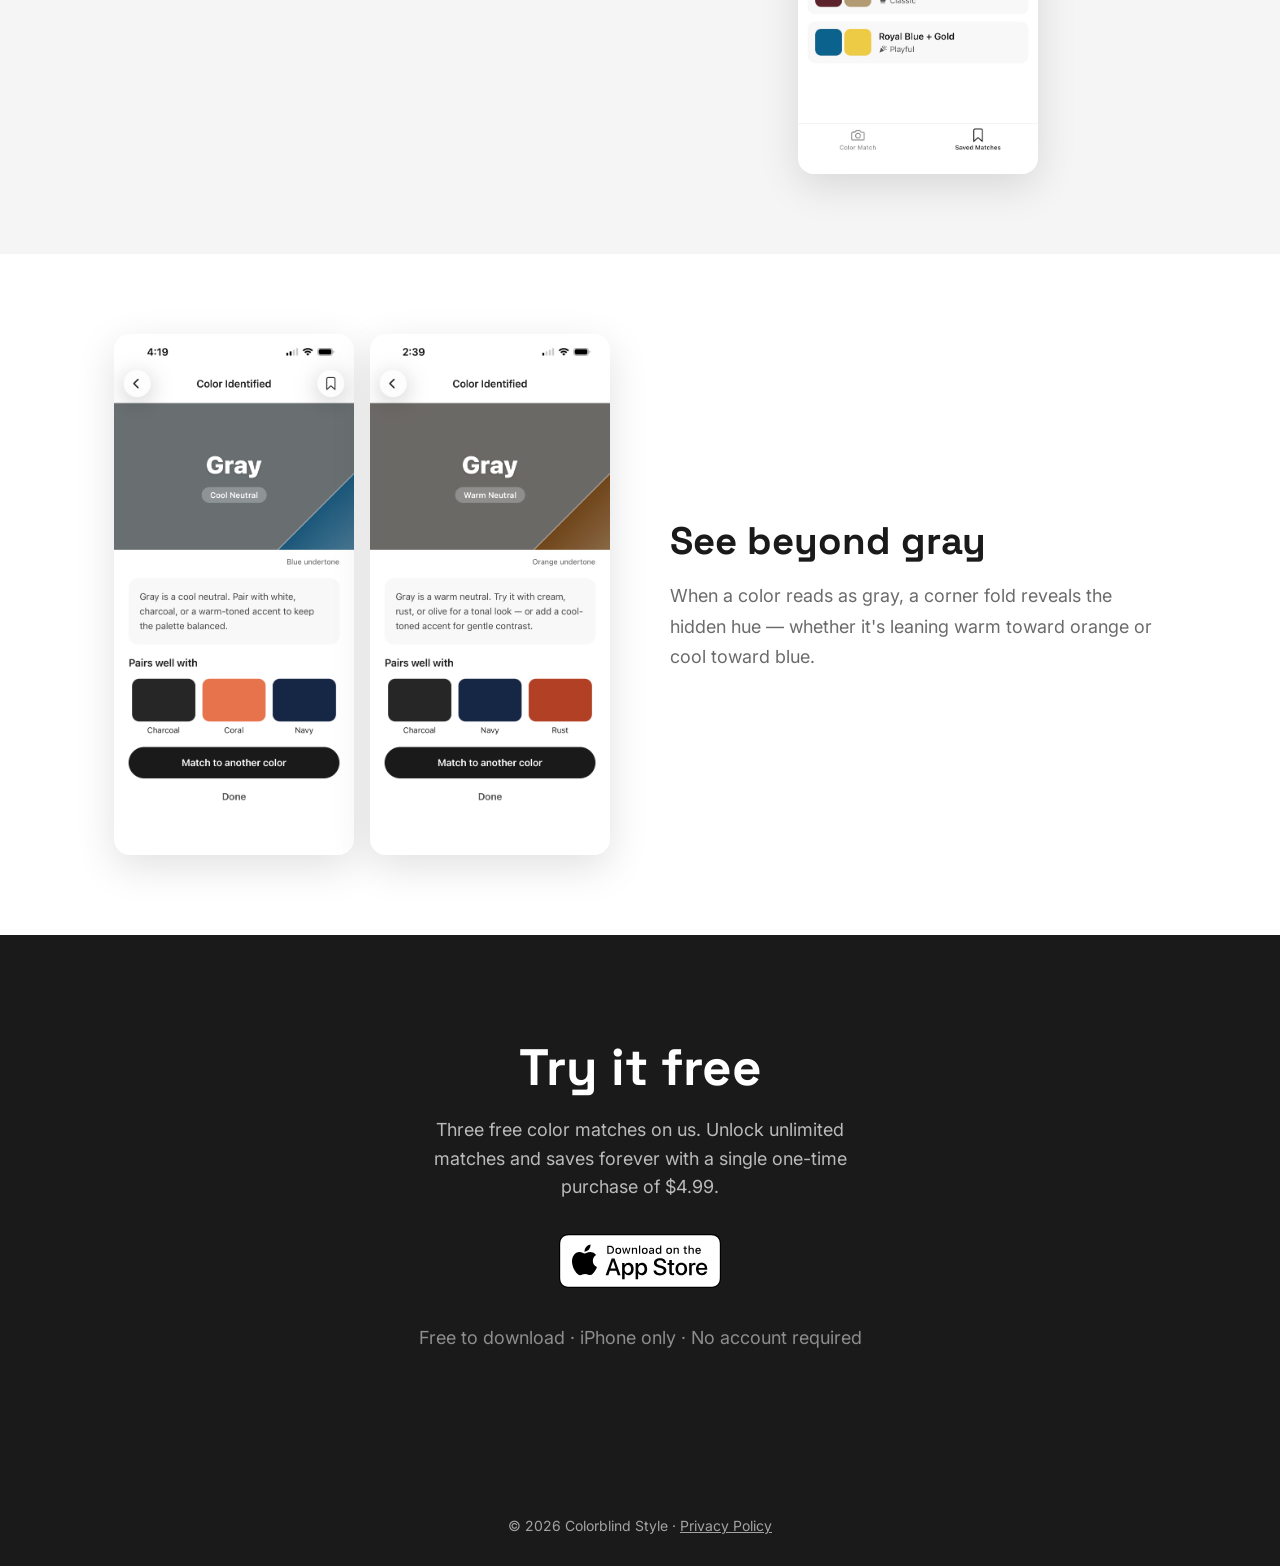
==== commit a5ae6258: "Update undertone reveal copy" ====
--- a/index.html
+++ b/index.html
@@ -261,21 +261,20 @@
         <div class="feature-spotlight-image">
           <img
             src="assets/screenshots/undertone1.jpg"
-            alt="Undertone reveal gray"
+            alt="Undertone reveal cool neutral"
             class="spotlight-screenshot"
           />
           <img
             src="assets/screenshots/undertone2.jpg"
-            alt="Undertone reveal slate"
+            alt="Undertone reveal warm neutral"
             class="spotlight-screenshot"
           />
         </div>
         <div class="feature-spotlight-text">
           <h2>See beyond gray</h2>
           <p>
-            When a color reads as gray, the undertone color shows exactly where
-            it falls between neutral and its true hue. Finally understand the
-            difference between a warm gray and a cool one.
+            When a color reads as gray, a corner fold reveals the hidden hue —
+            whether it's leaning warm toward orange or cool toward blue.
           </p>
         </div>
       </div>
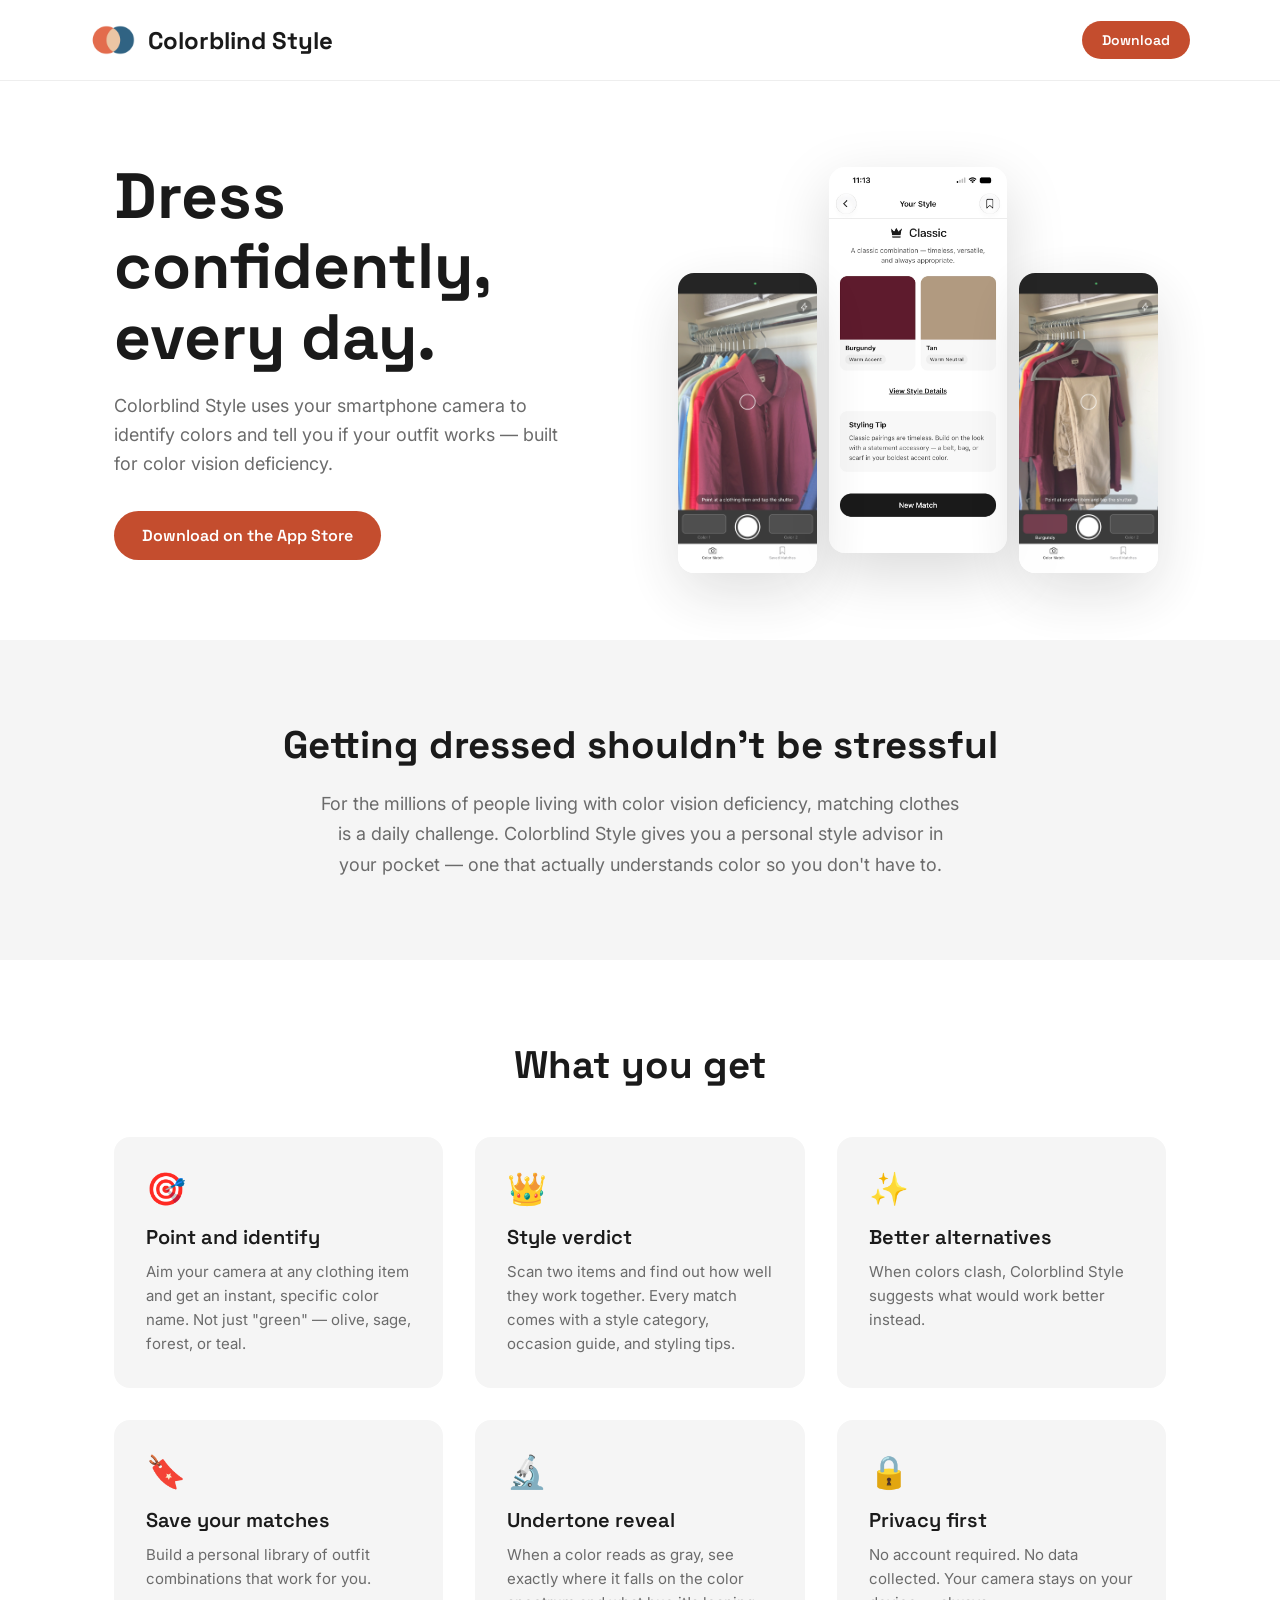
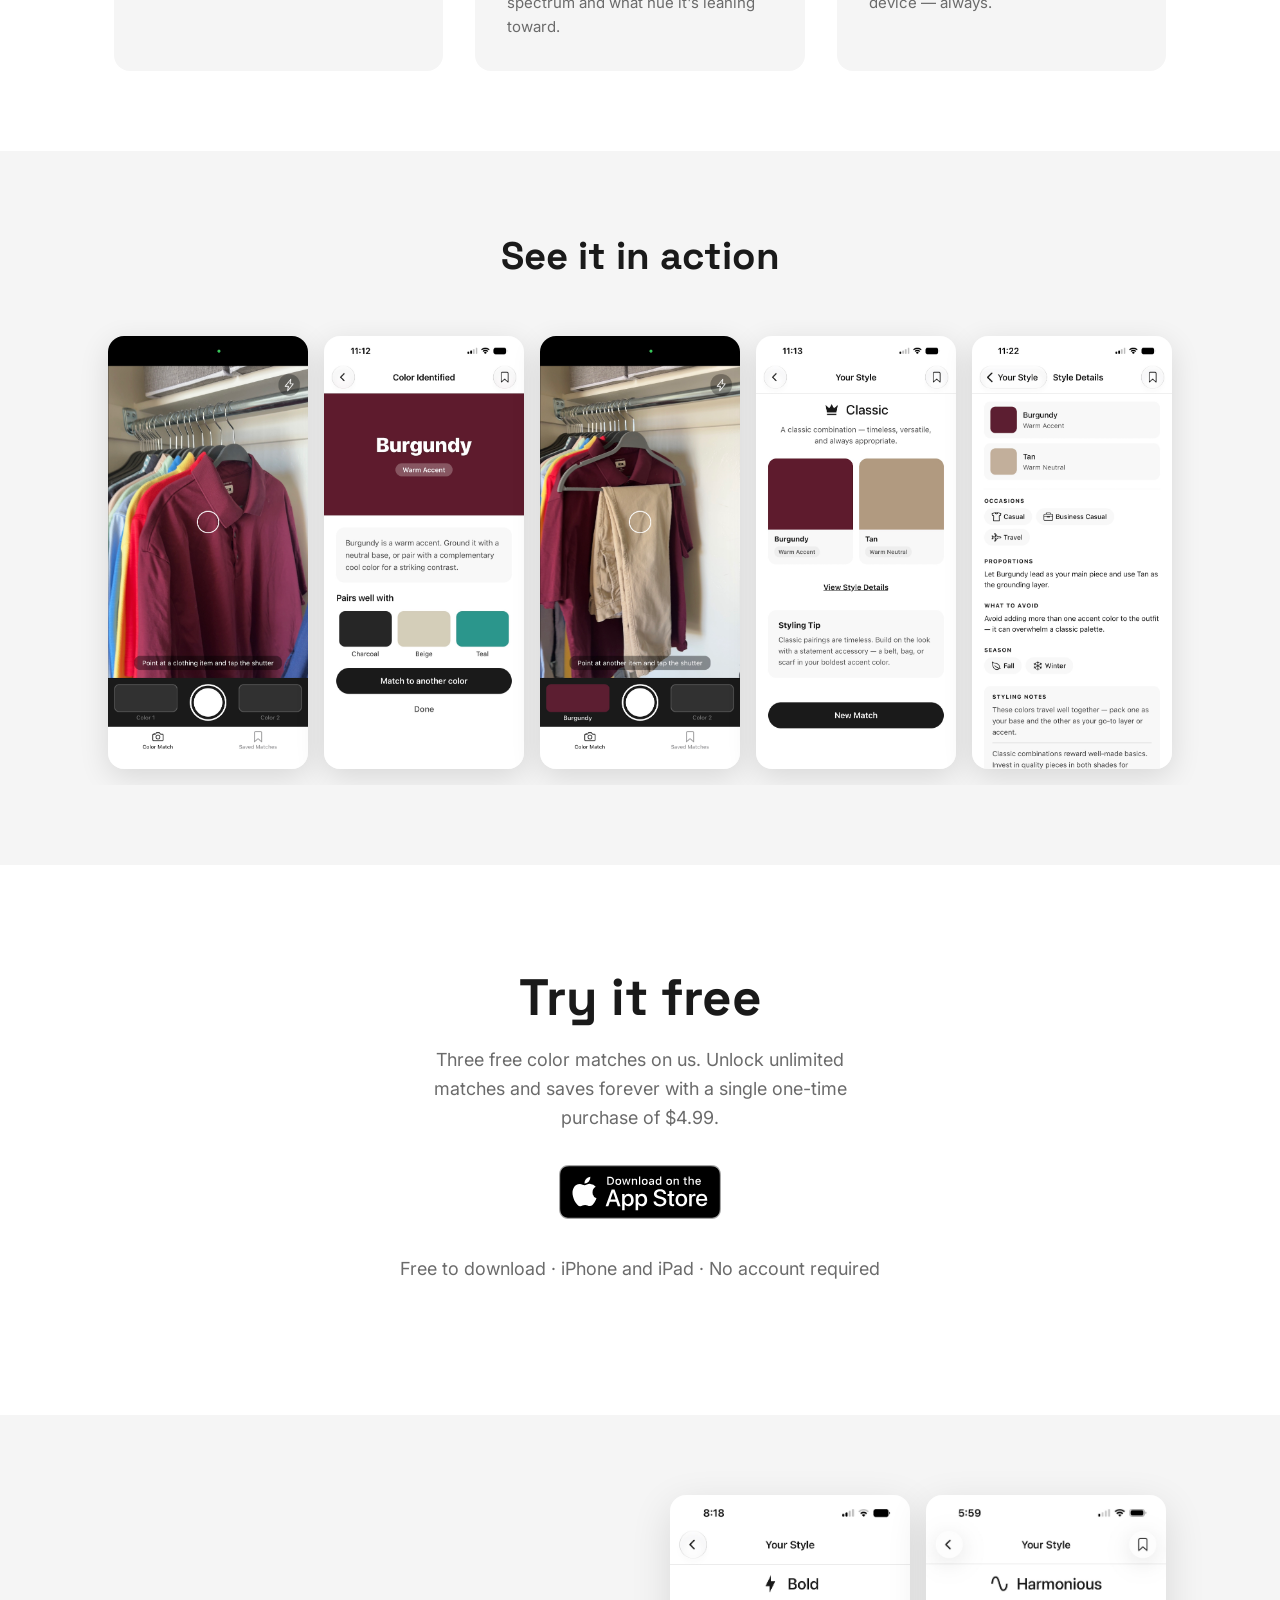
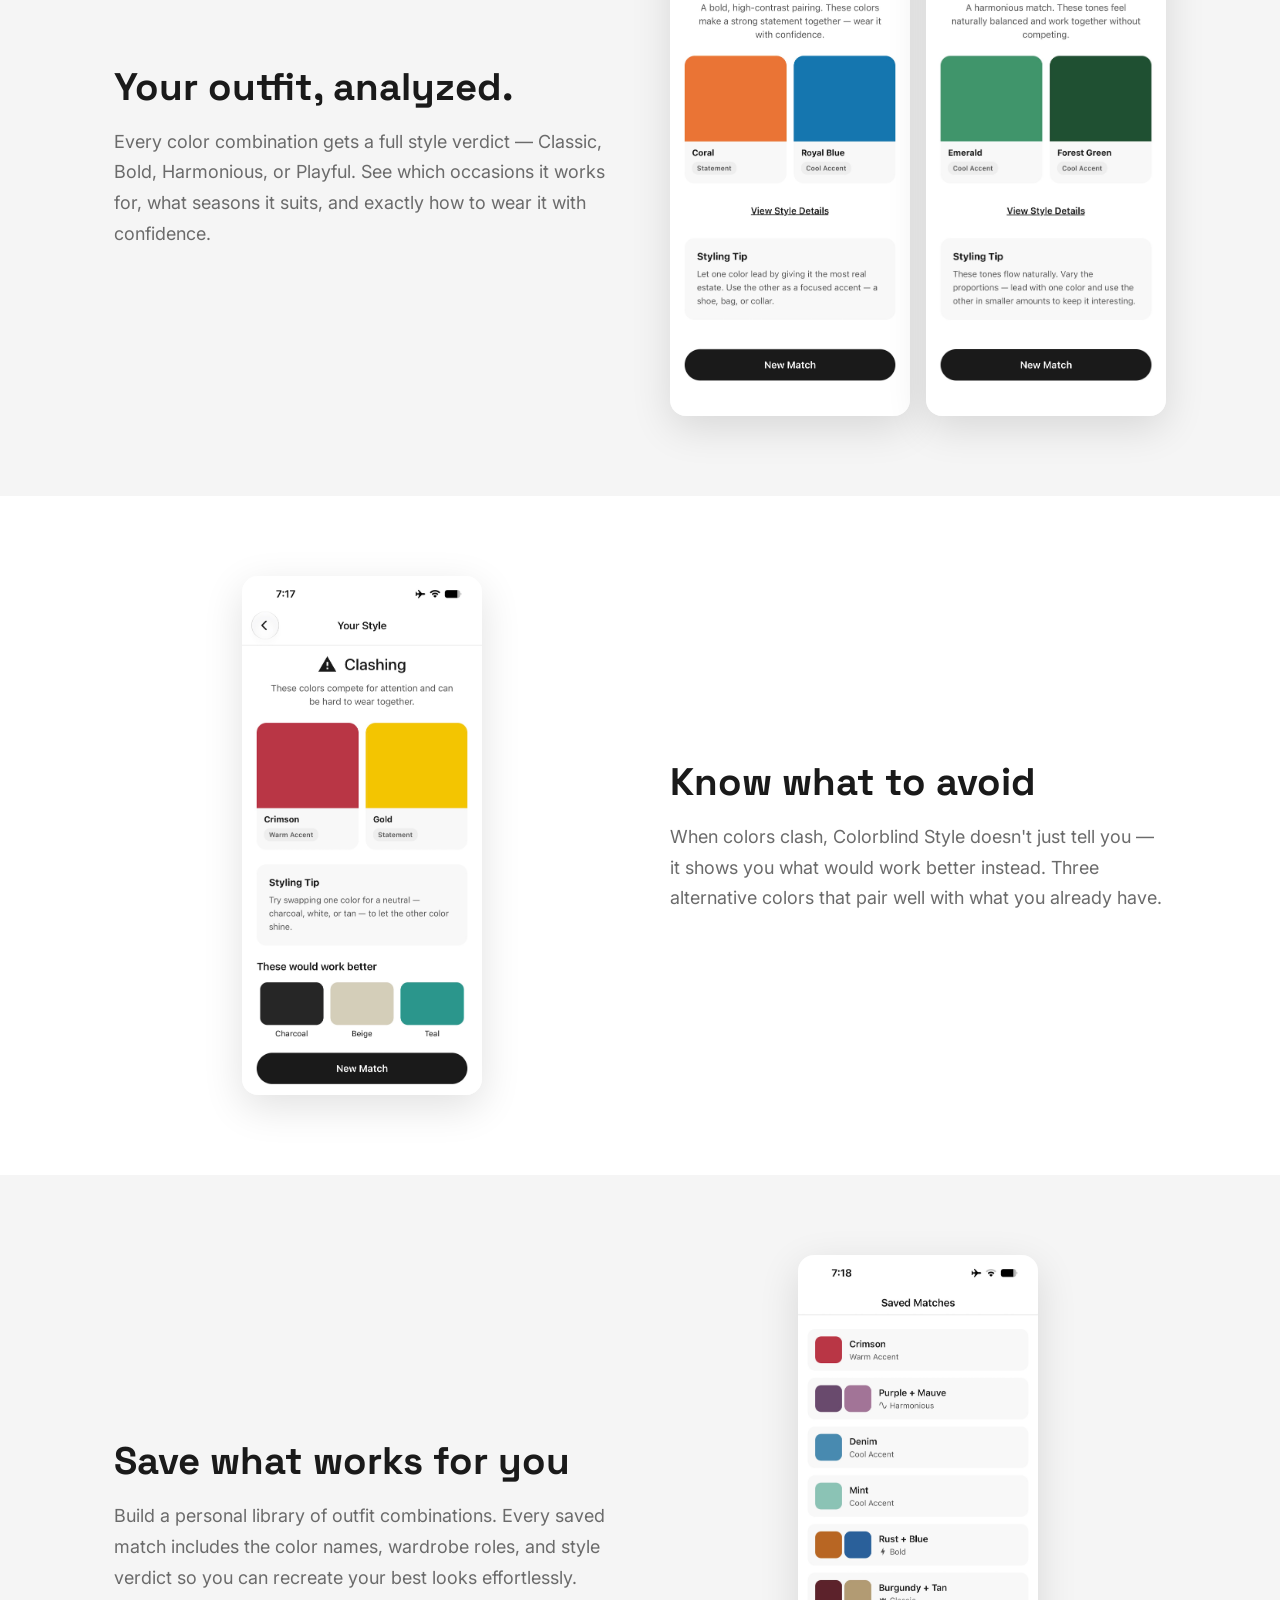
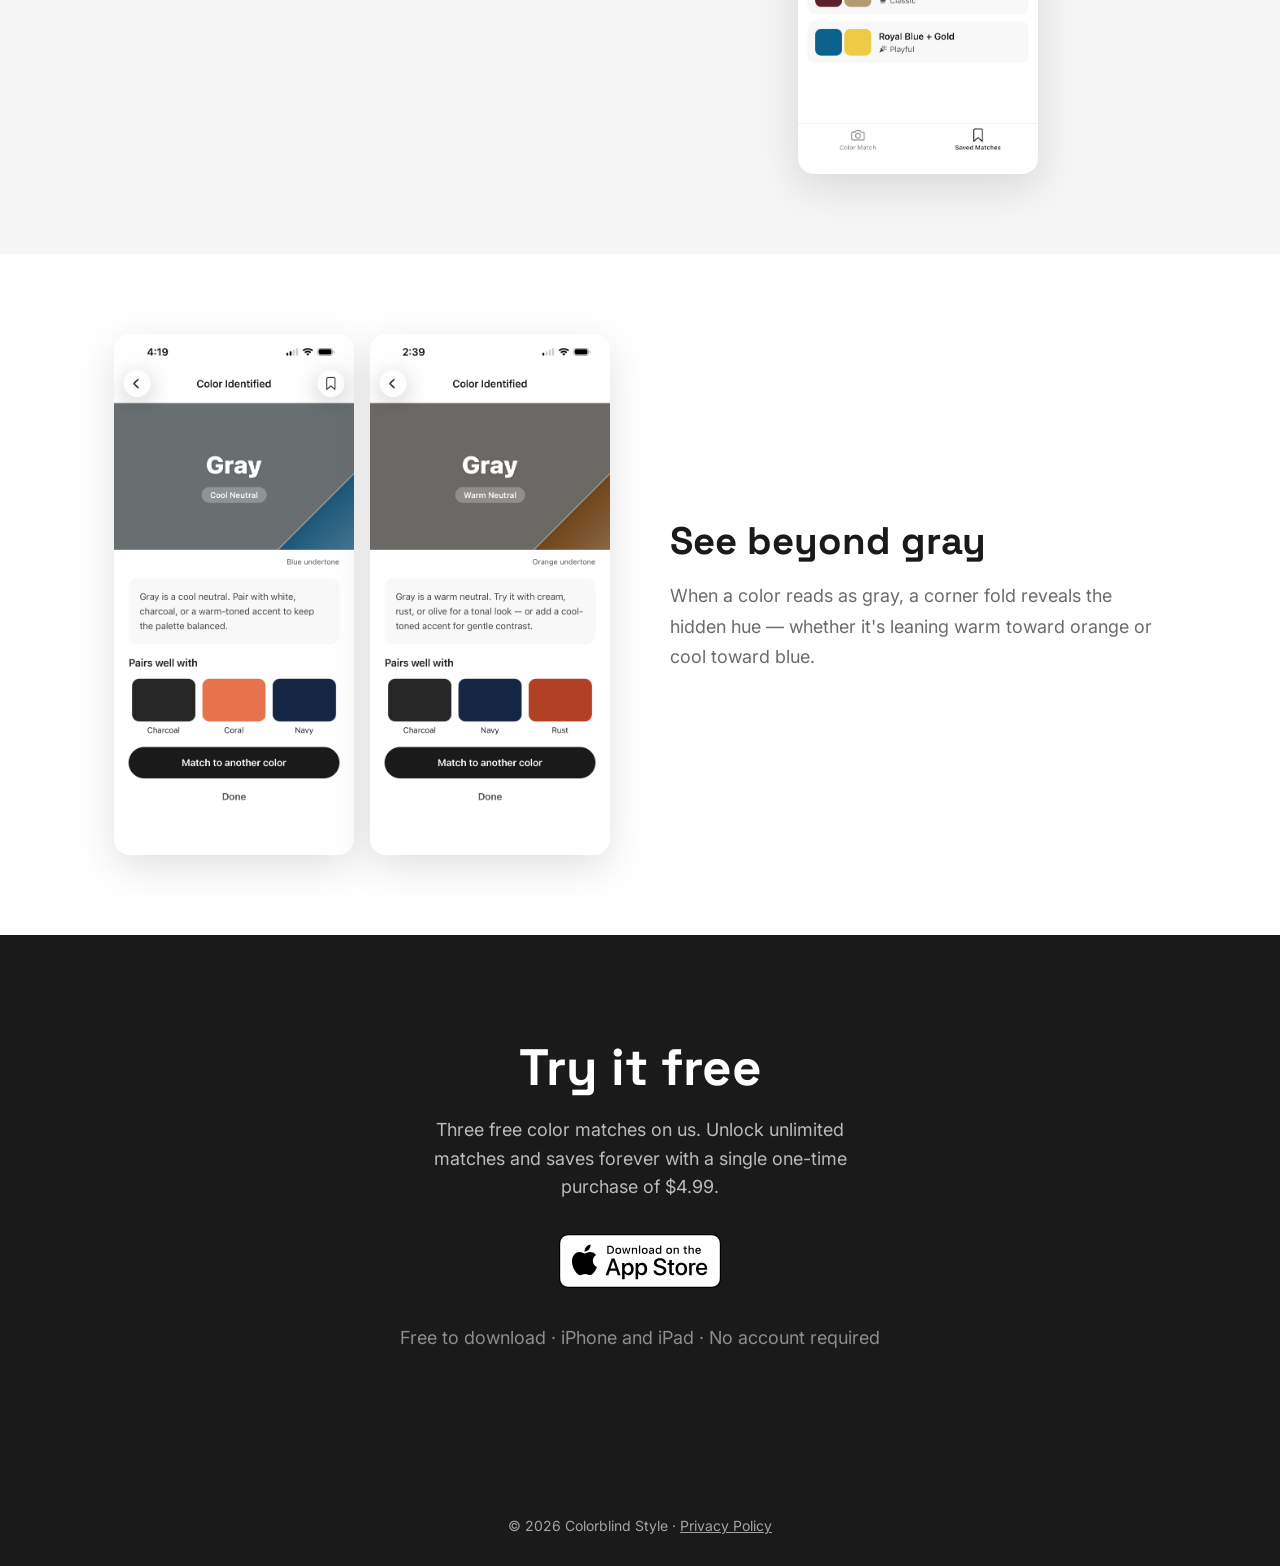
==== commit 74b2f615: "Update download sub copy" ====
--- a/index.html
+++ b/index.html
@@ -27,7 +27,12 @@
           <img src="assets/icon.png" alt="Colorblind Style" class="nav-icon" />
           <span class="nav-name">Colorblind Style</span>
         </div>
-        <a href="#download" class="btn btn-primary btn-small">Download</a>
+        <a
+          href="https://apps.apple.com/us/app/colorblind-style/id6797023300"
+          target="_blank"
+          class="btn btn-primary btn-small"
+          >Download</a
+        >
       </div>
     </nav>
 
@@ -39,7 +44,10 @@
           Colorblind Style uses your smartphone camera to identify colors and
           tell you if your outfit works — built for color vision deficiency.
         </p>
-        <a href="#download" class="btn btn-primary"
+        <a
+          href="https://apps.apple.com/us/app/colorblind-style/id6797023300"
+          target="_blank"
+          class="btn btn-primary"
           >Download on the App Store</a
         >
       </div>
@@ -174,7 +182,11 @@
           Three free color matches on us. Unlock unlimited matches and saves
           forever with a single one-time purchase of $4.99.
         </p>
-        <a href="#" class="appstore-link">
+        <a
+          href="https://apps.apple.com/us/app/colorblind-style/id6797023300"
+          target="_blank"
+          class="appstore-link"
+        >
           <img
             src="assets/appstore-black.svg"
             alt="Download on the App Store"
@@ -182,7 +194,7 @@
           />
         </a>
         <p class="download-sub">
-          Free to download · iPhone only · No account required
+          Free to download · iPhone and iPad · No account required
         </p>
       </div>
     </section>
@@ -288,7 +300,11 @@
           Three free color matches on us. Unlock unlimited matches and saves
           forever with a single one-time purchase of $4.99.
         </p>
-        <a href="#" class="appstore-link">
+        <a
+          href="https://apps.apple.com/us/app/colorblind-style/id6797023300"
+          target="_blank"
+          class="appstore-link"
+        >
           <img
             src="assets/appstore-white.svg"
             alt="Download on the App Store"
@@ -296,7 +312,7 @@
           />
         </a>
         <p class="download-sub">
-          Free to download · iPhone only · No account required
+          Free to download · iPhone and iPad · No account required
         </p>
       </div>
     </section>
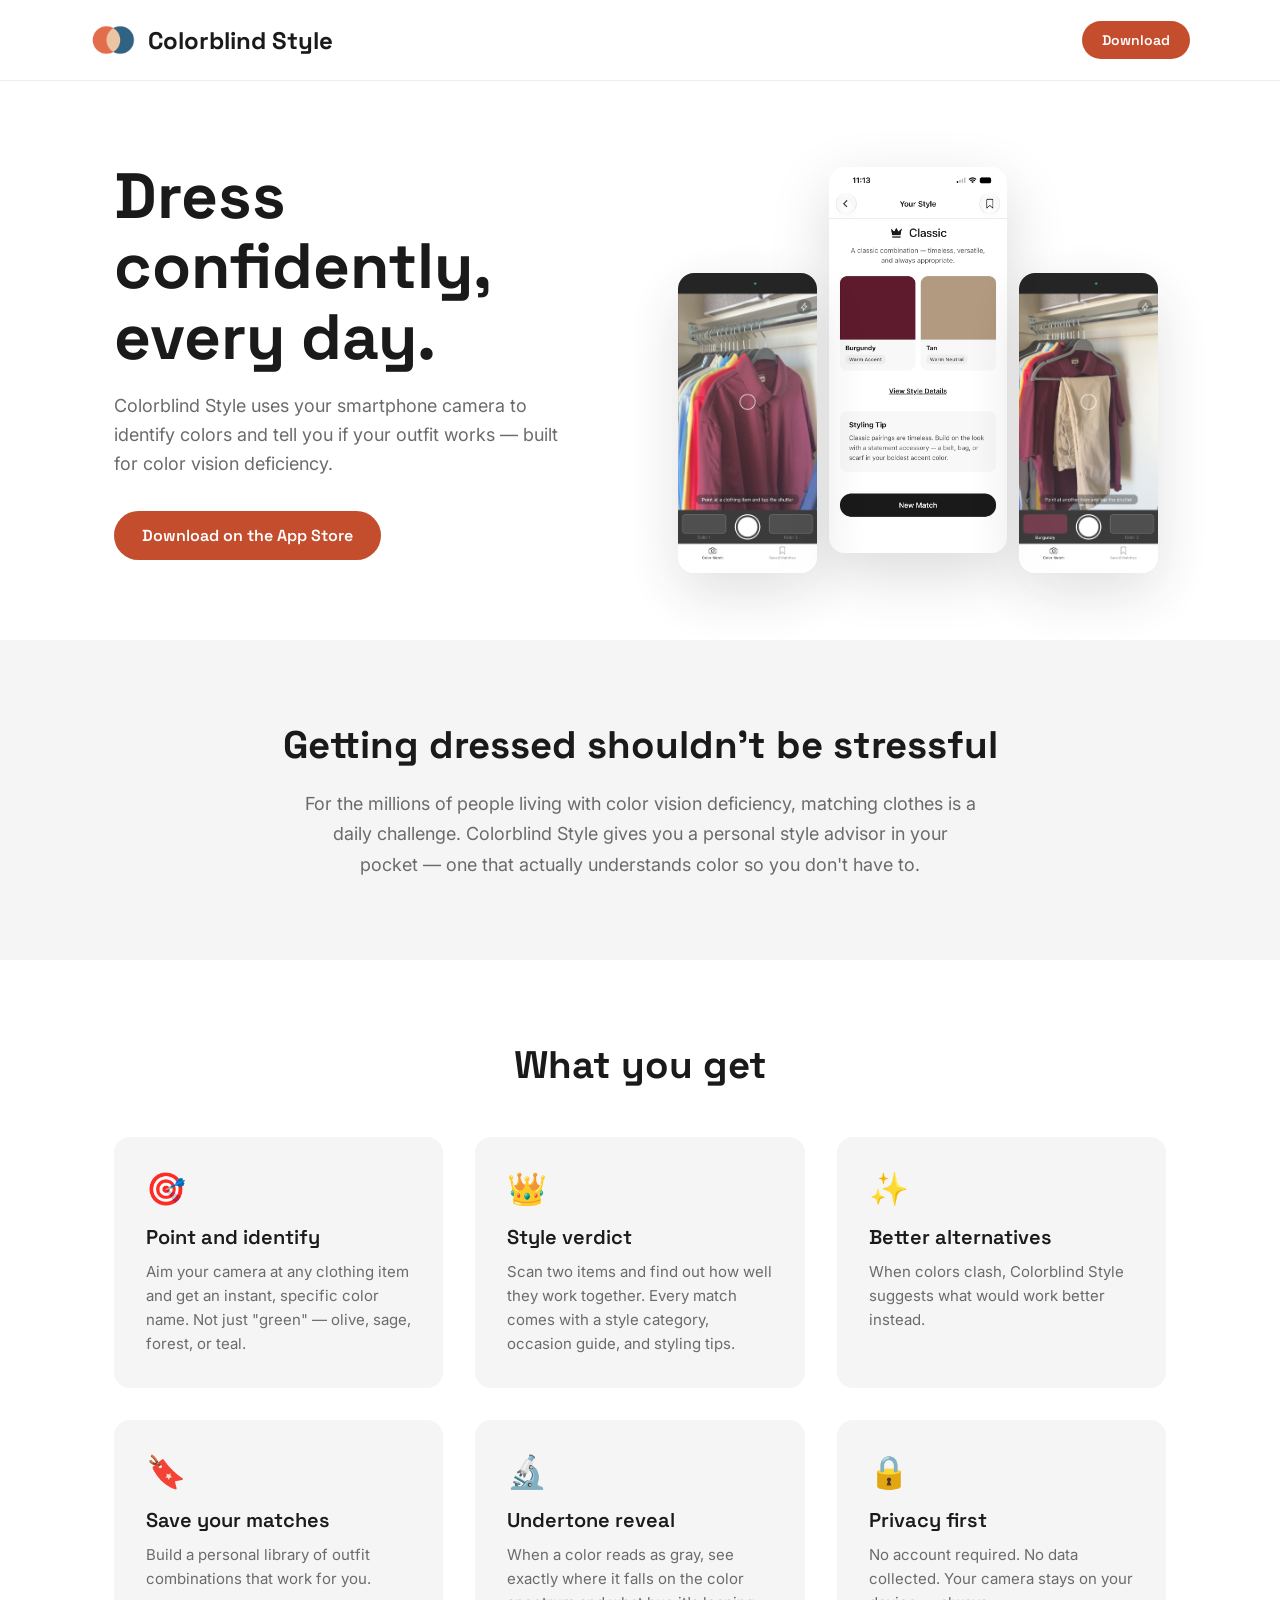
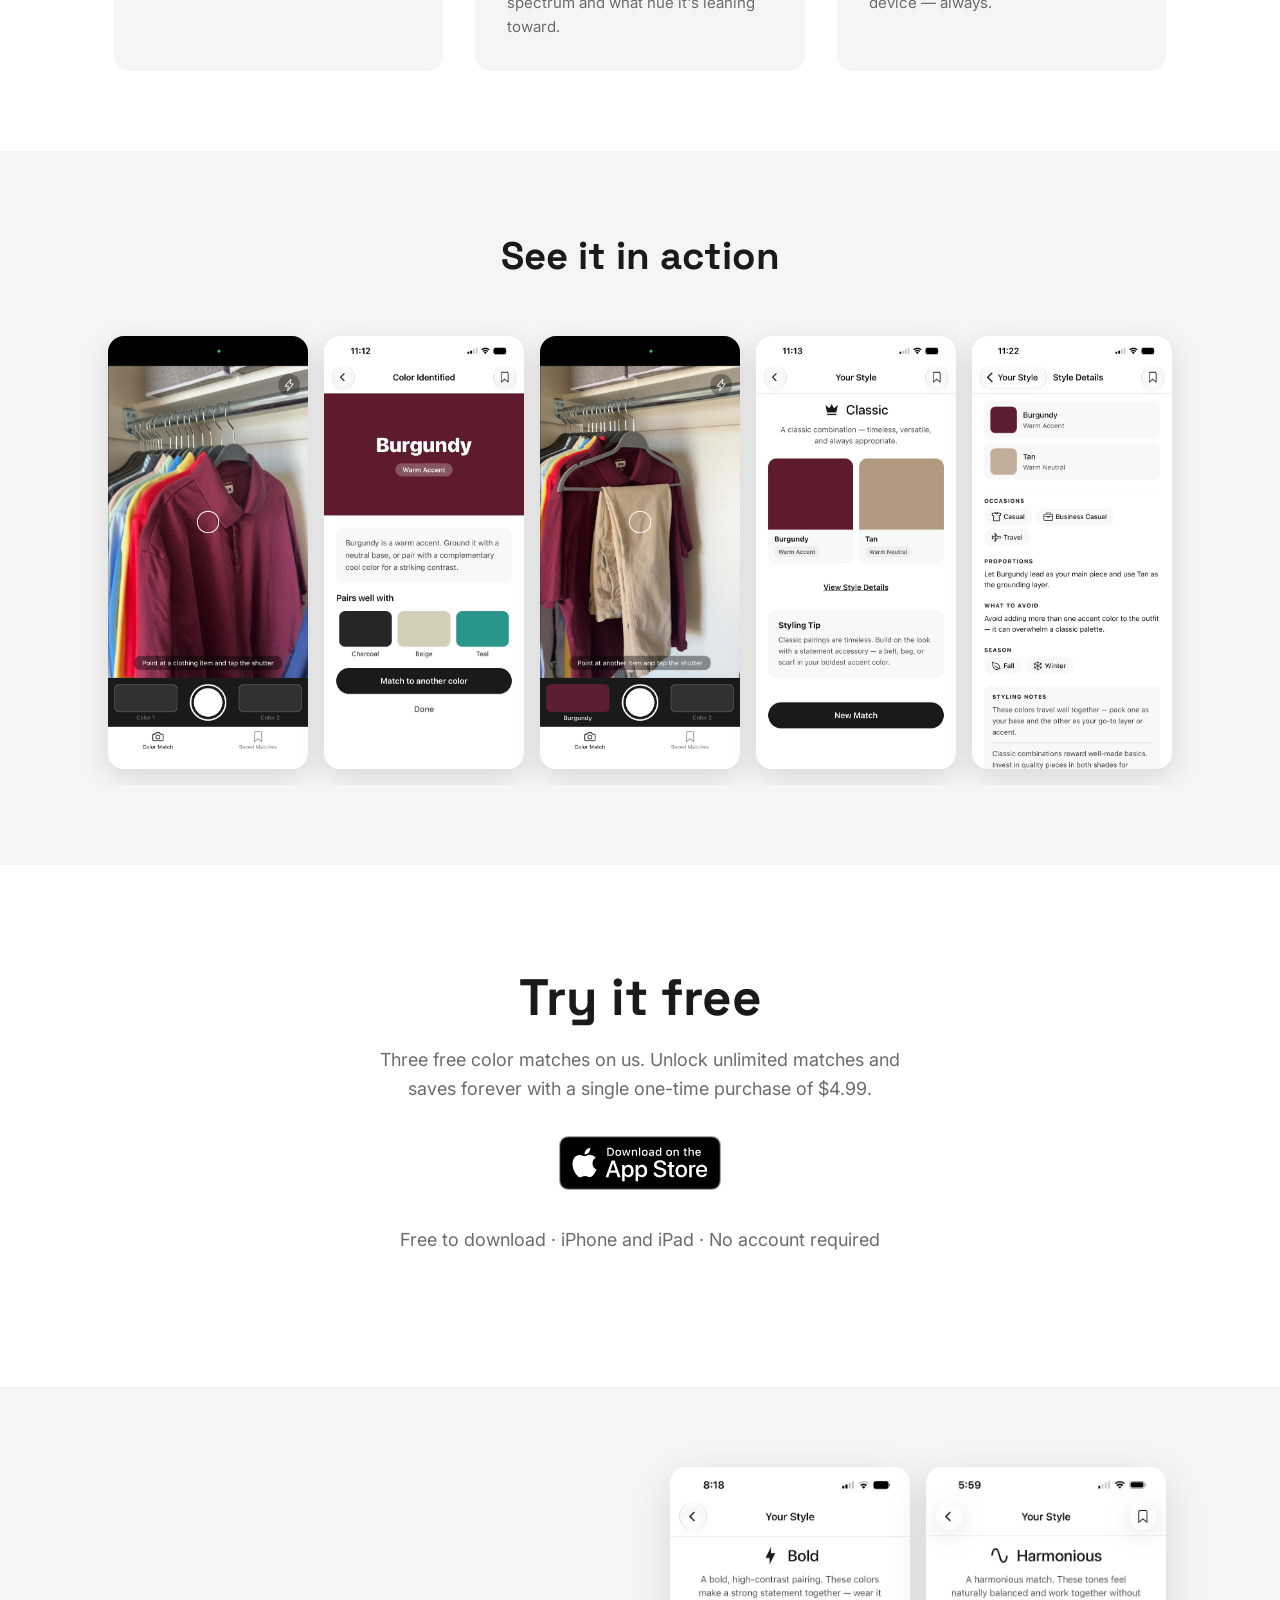
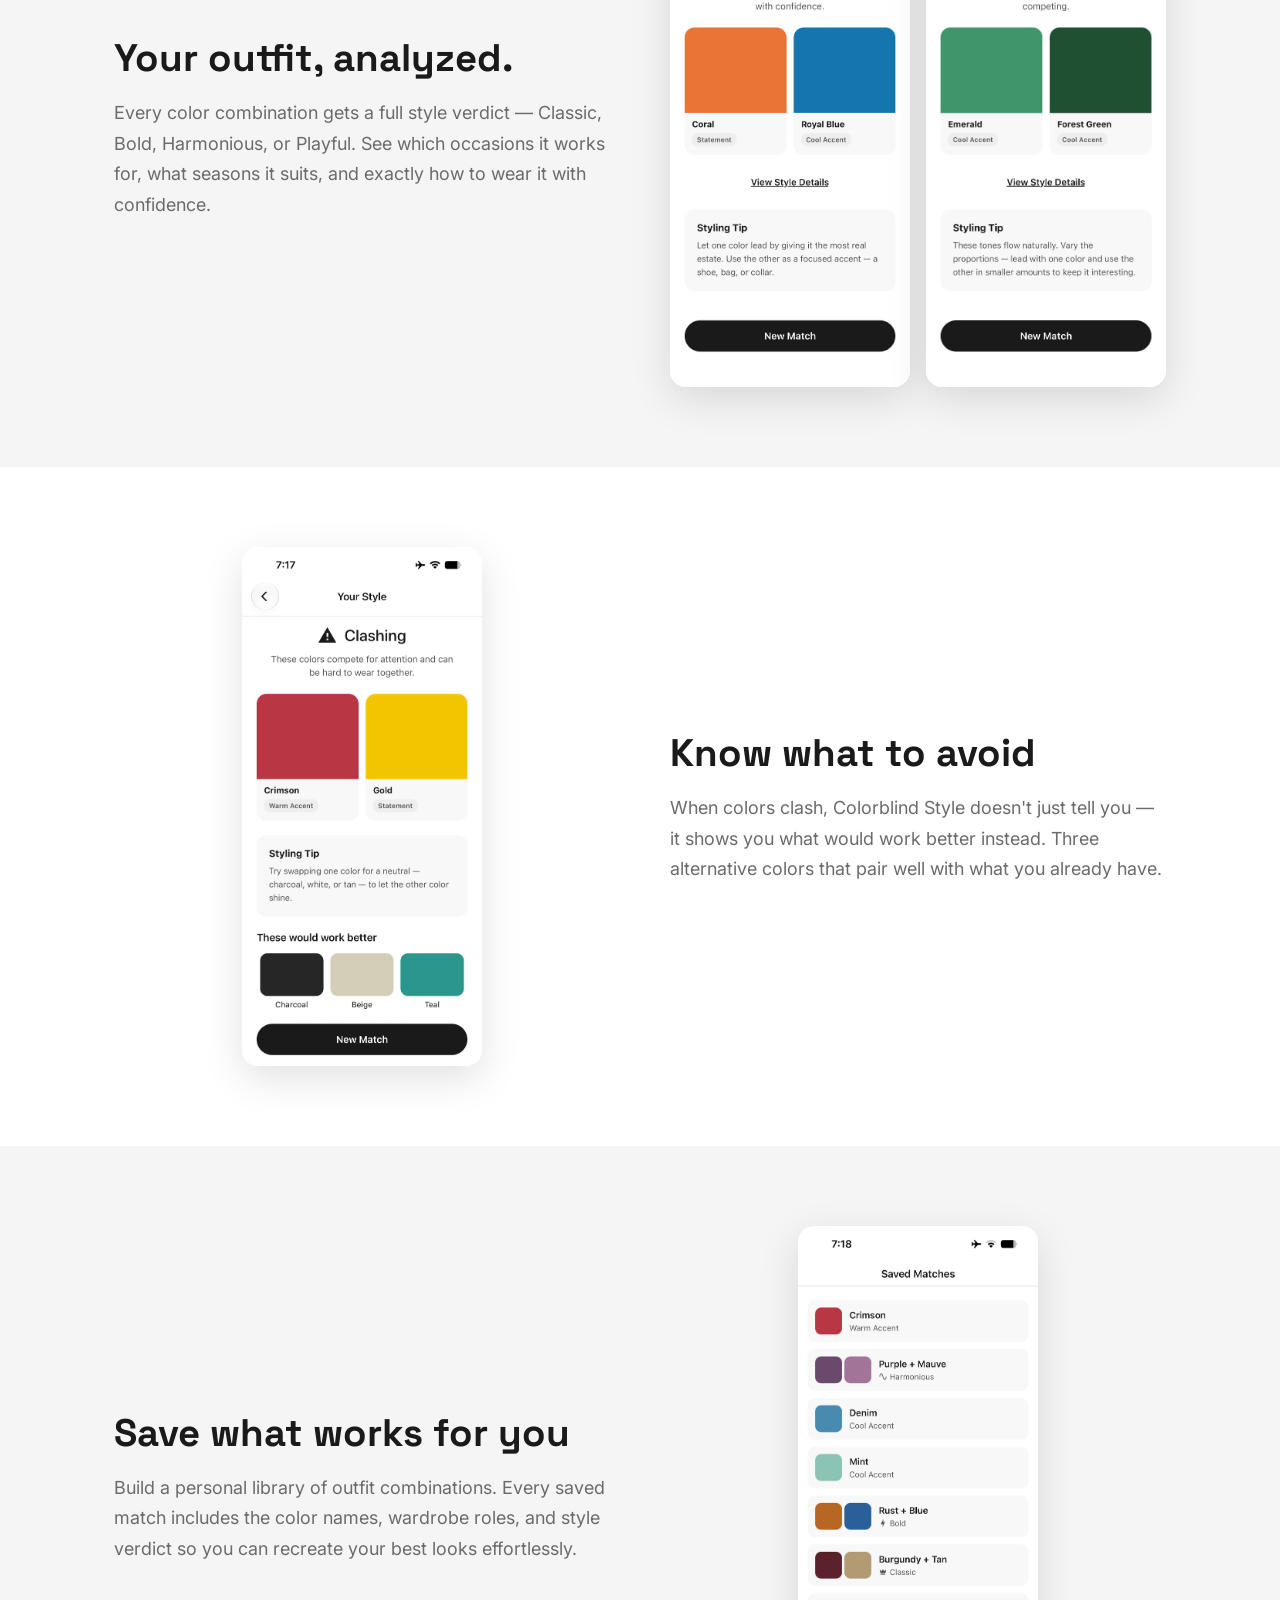
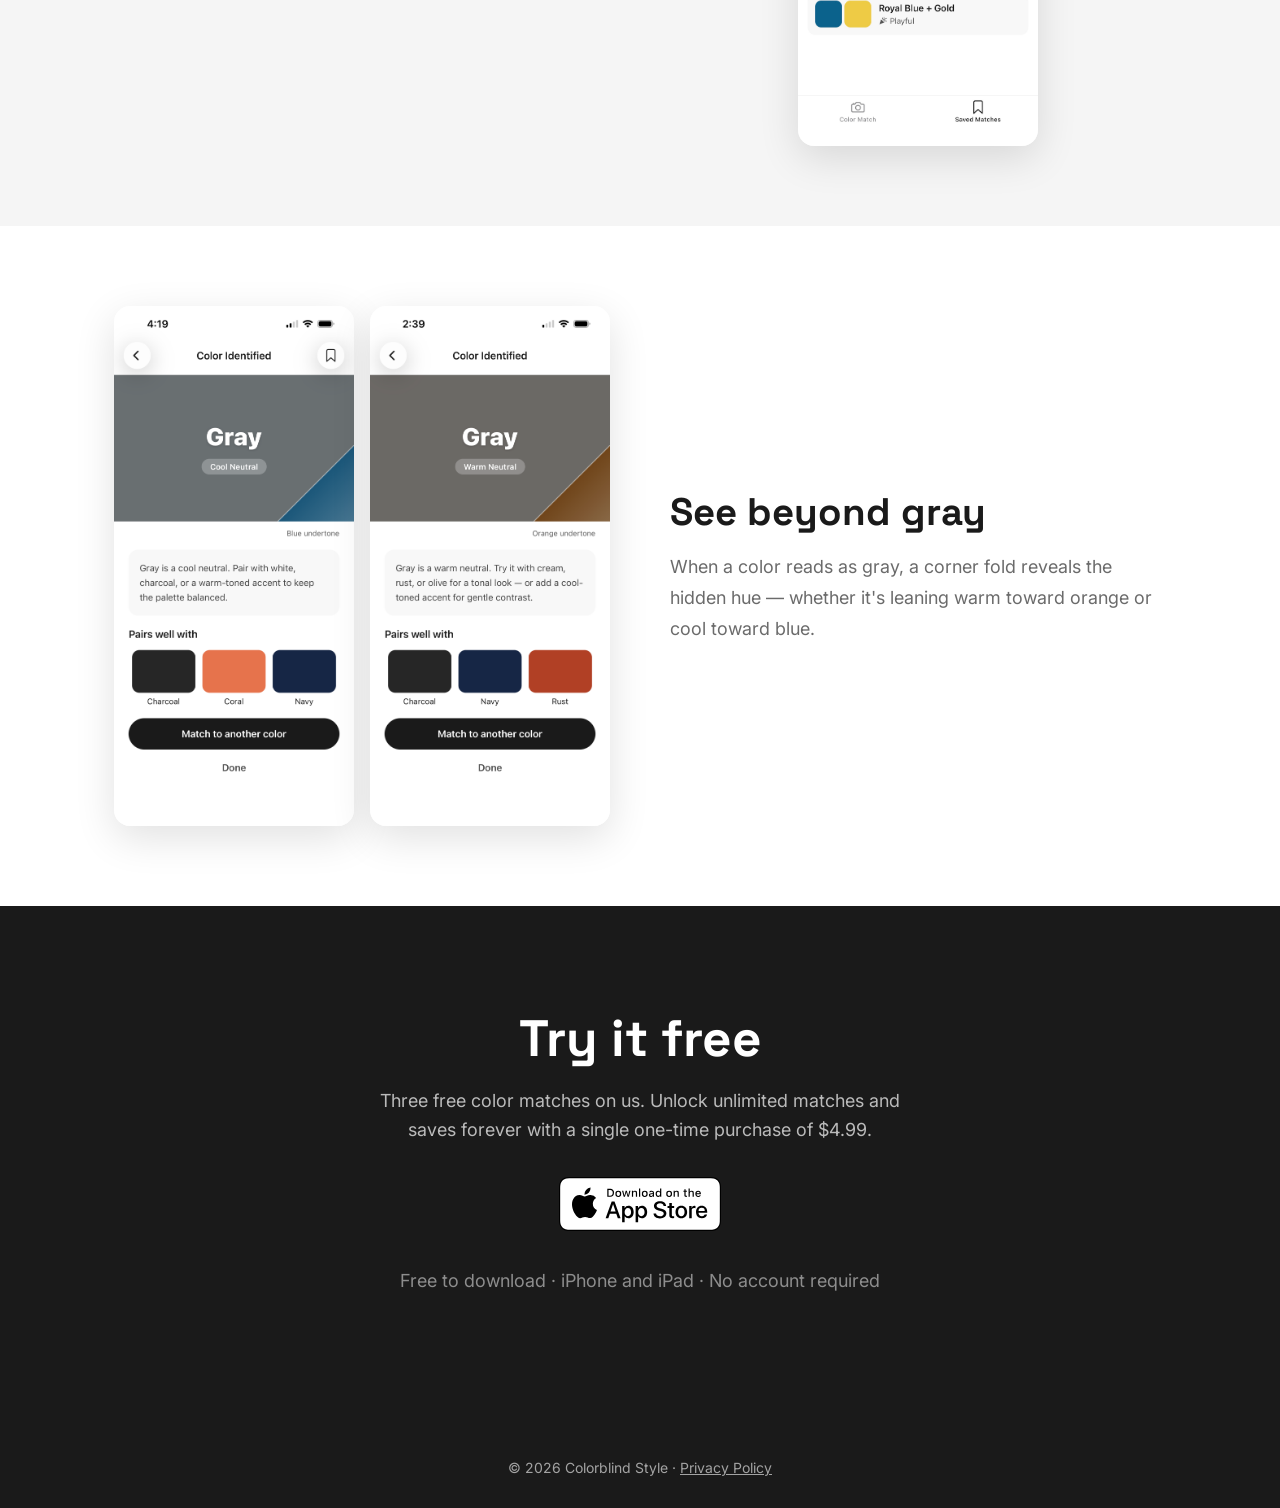
==== commit aca22652: "Add google analytics tag" ====
--- a/index.html
+++ b/index.html
@@ -1,6 +1,20 @@
 <!doctype html>
 <html lang="en">
   <head>
+    <!-- Google tag (gtag.js) -->
+    <script
+      async
+      src="https://www.googletagmanager.com/gtag/js?id=G-R38PGL1CVC"
+    ></script>
+    <script>
+      window.dataLayer = window.dataLayer || []
+      function gtag() {
+        dataLayer.push(arguments)
+      }
+      gtag('js', new Date())
+
+      gtag('config', 'G-R38PGL1CVC')
+    </script>
     <meta charset="UTF-8" />
     <meta name="viewport" content="width=device-width, initial-scale=1.0" />
     <meta
--- a/styles.css
+++ b/styles.css
@@ -181,7 +181,7 @@
   font-size: 18px;
   color: var(--gray);
   line-height: 1.7;
-  max-width: 640px;
+  max-width: 675px;
   margin: 0 auto;
 }
 
@@ -268,7 +268,7 @@
   font-size: 18px;
   color: var(--gray);
   margin-bottom: 32px;
-  max-width: 480px;
+  max-width: 525px;
   margin-left: auto;
   margin-right: auto;
   line-height: 1.6;
@@ -277,6 +277,19 @@
   margin-top: 16px;
   font-size: 14px;
   color: var(--gray);
+}
+
+.download-alt {
+  background: var(--black);
+  color: var(--white);
+}
+
+.download-alt p {
+  color: rgba(255, 255, 255, 0.7);
+}
+
+.download-alt .download-sub {
+  color: rgba(255, 255, 255, 0.5);
 }
 
 /* ── Feature Spotlight ── */
@@ -323,19 +336,6 @@
   width: 240px;
   border-radius: var(--radius);
   box-shadow: 0 12px 40px rgba(0, 0, 0, 0.12);
-}
-
-.download-alt {
-  background: var(--black);
-  color: var(--white);
-}
-
-.download-alt p {
-  color: rgba(255, 255, 255, 0.7);
-}
-
-.download-alt .download-sub {
-  color: rgba(255, 255, 255, 0.5);
 }
 
 .privacy-content ul {
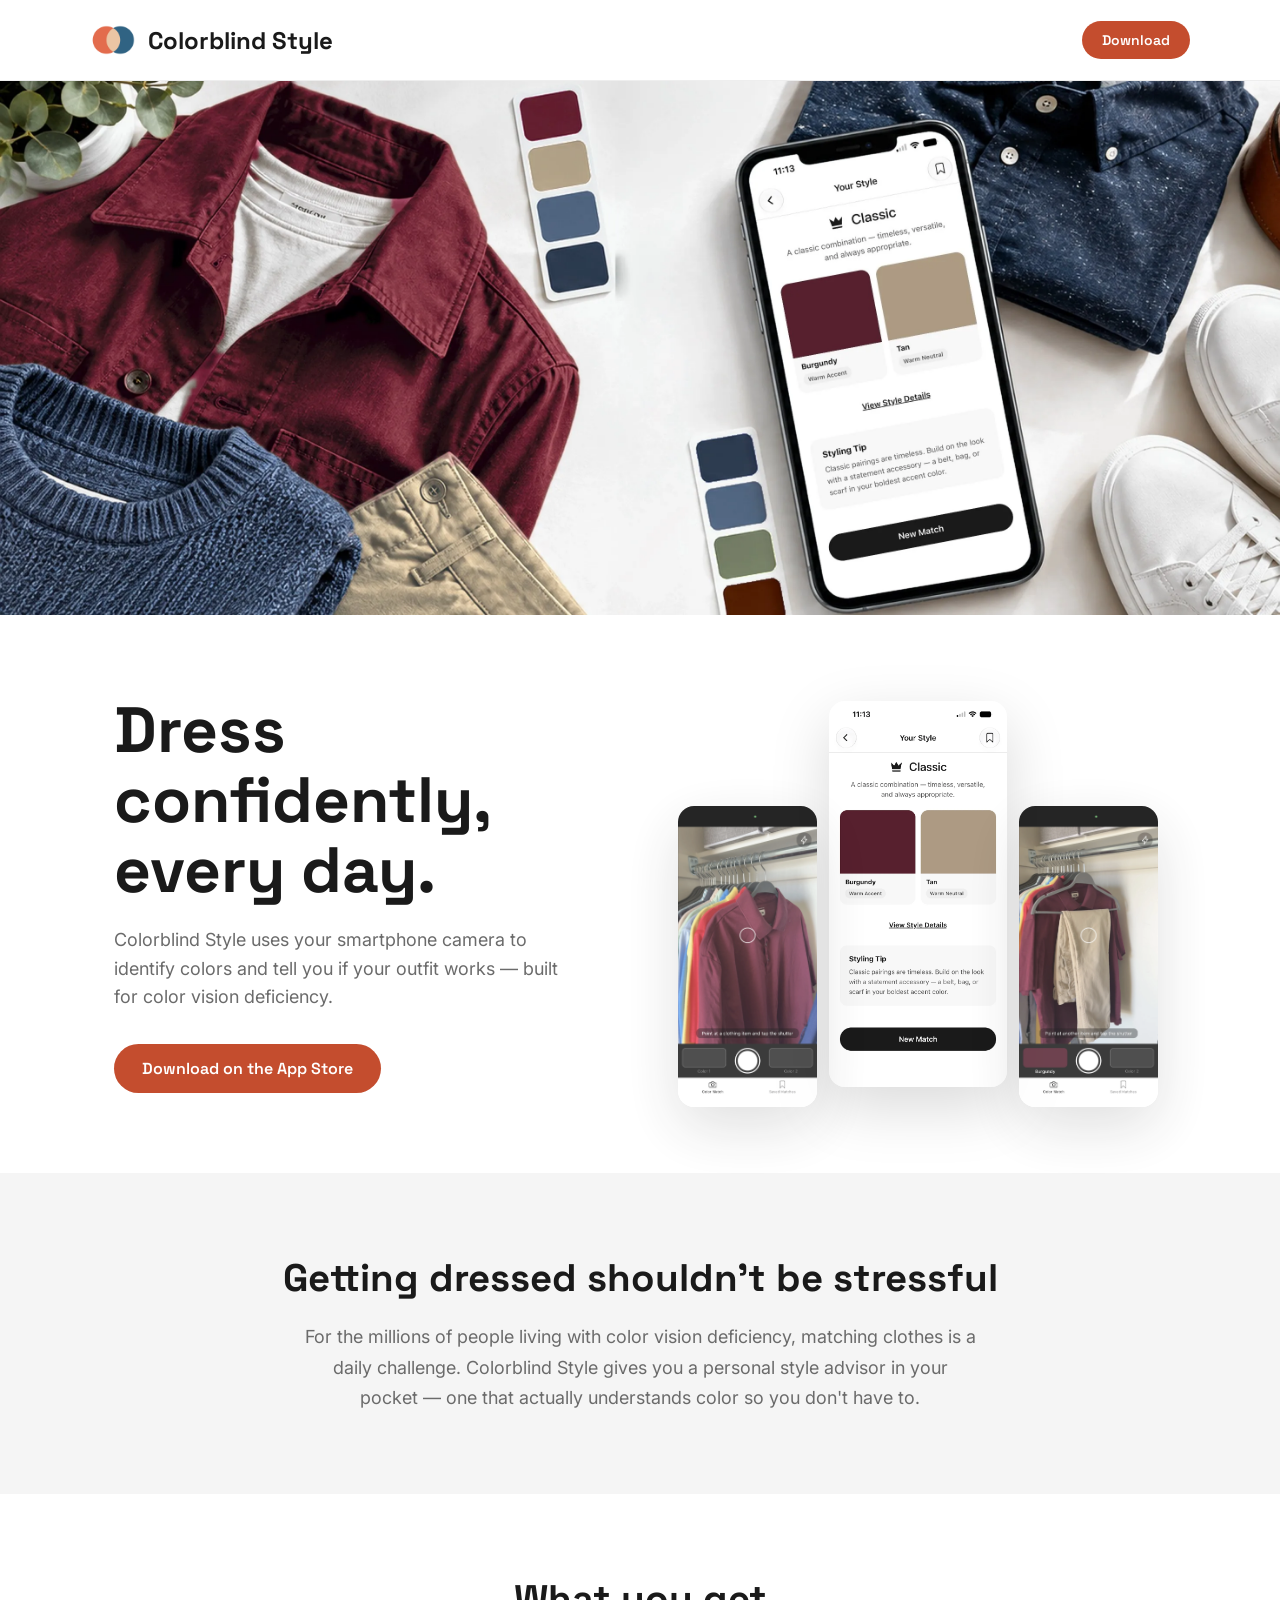
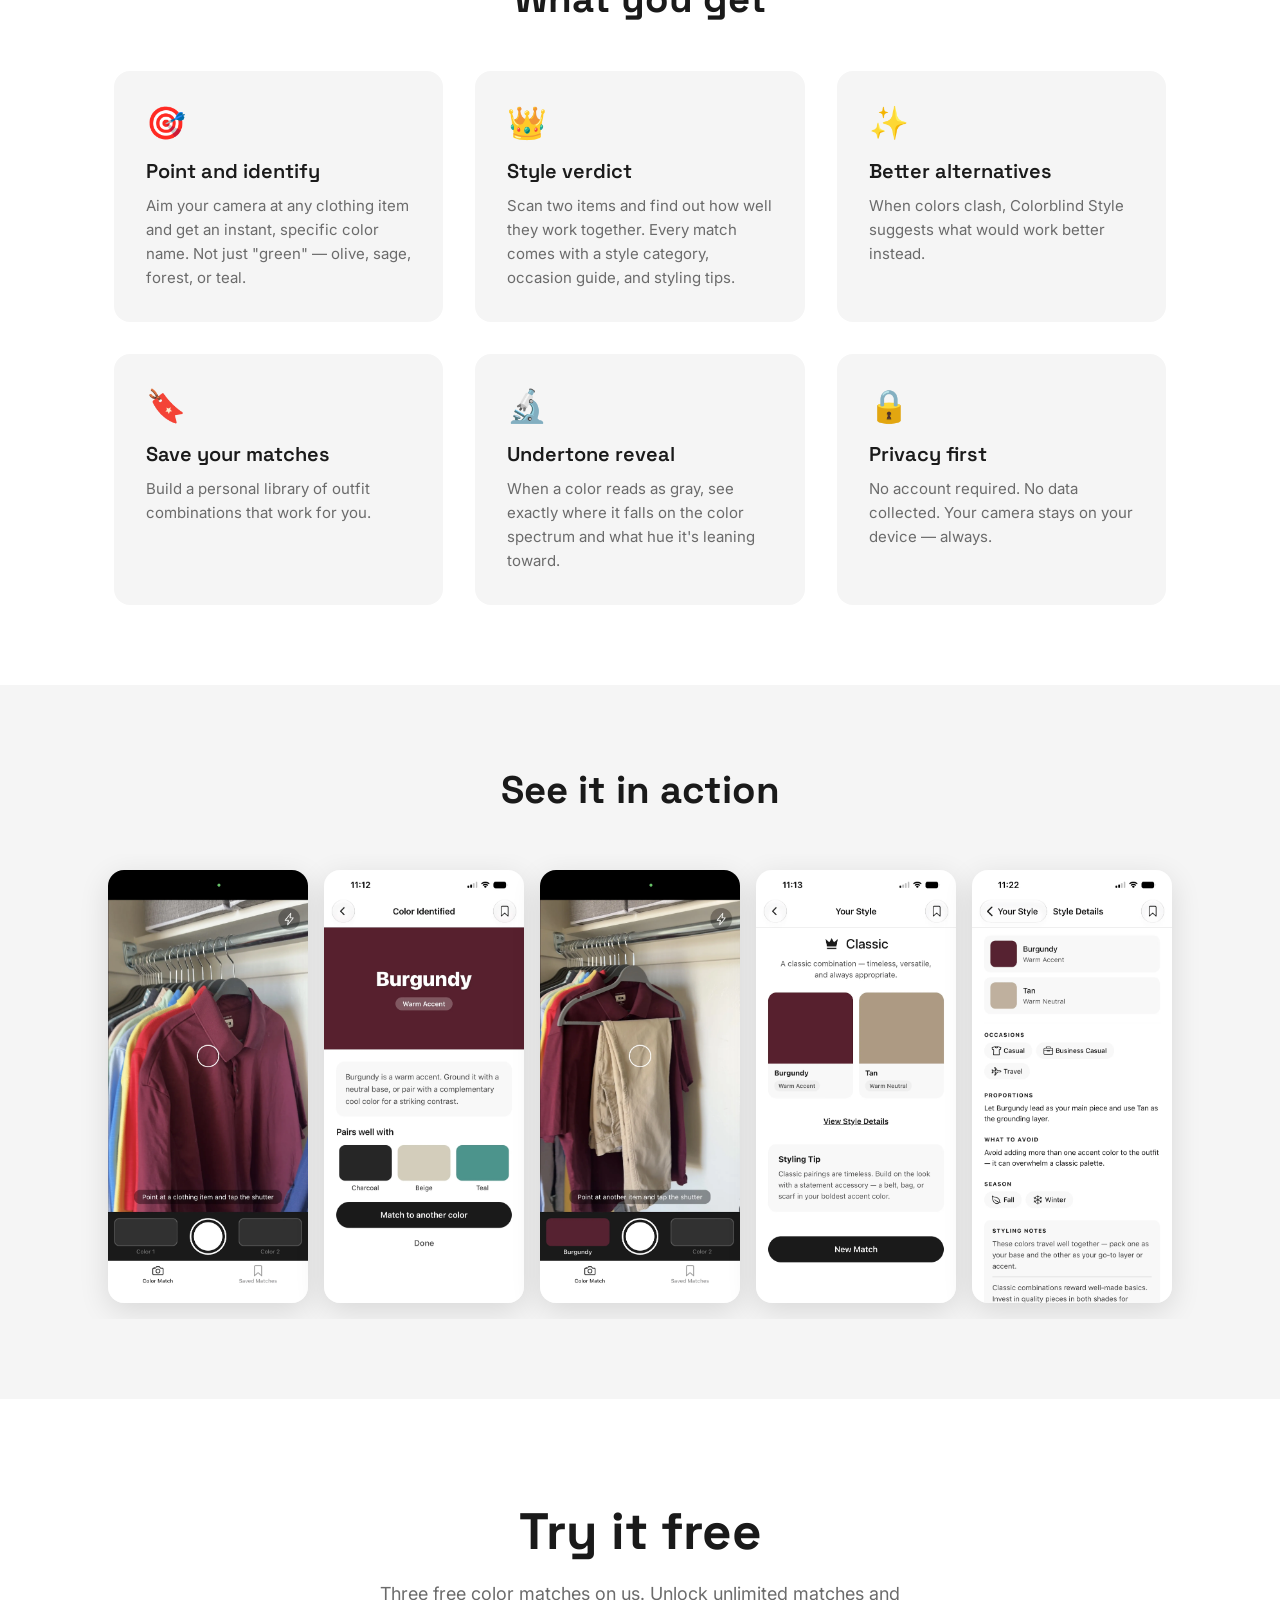
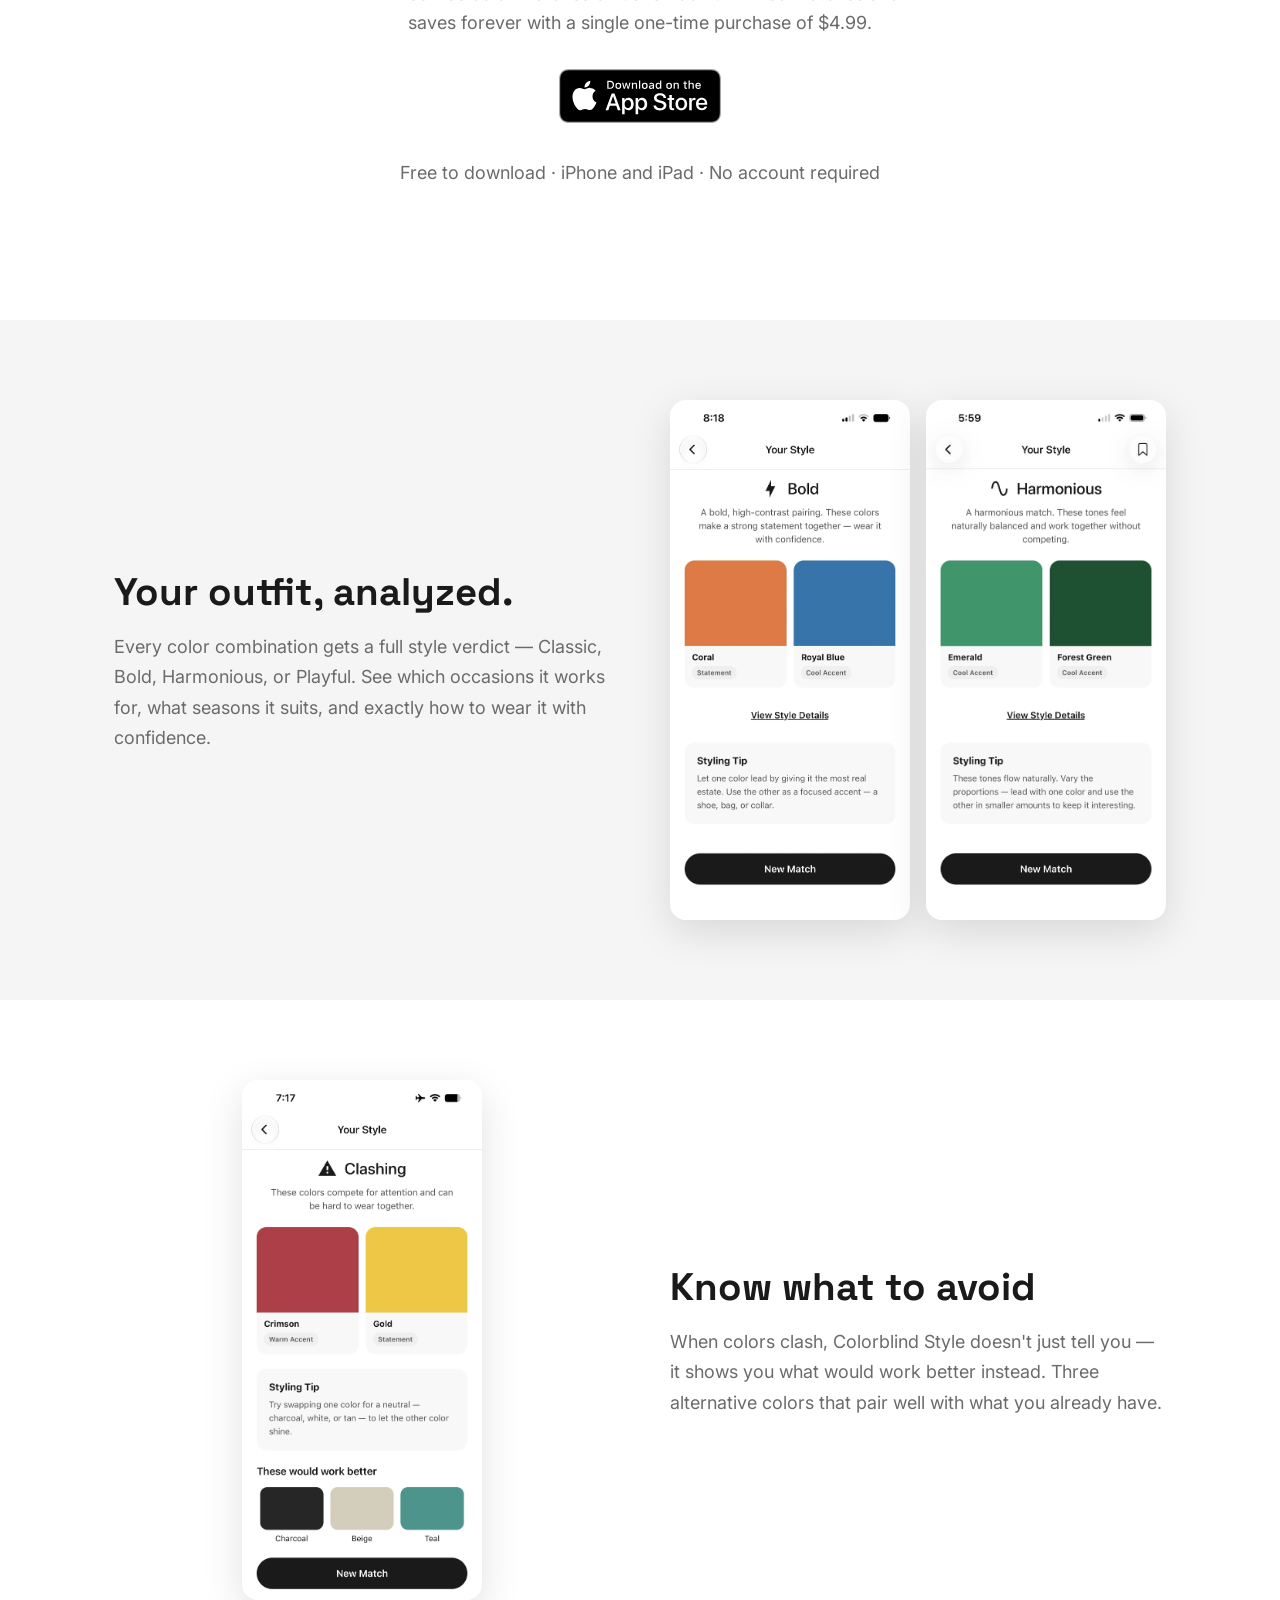
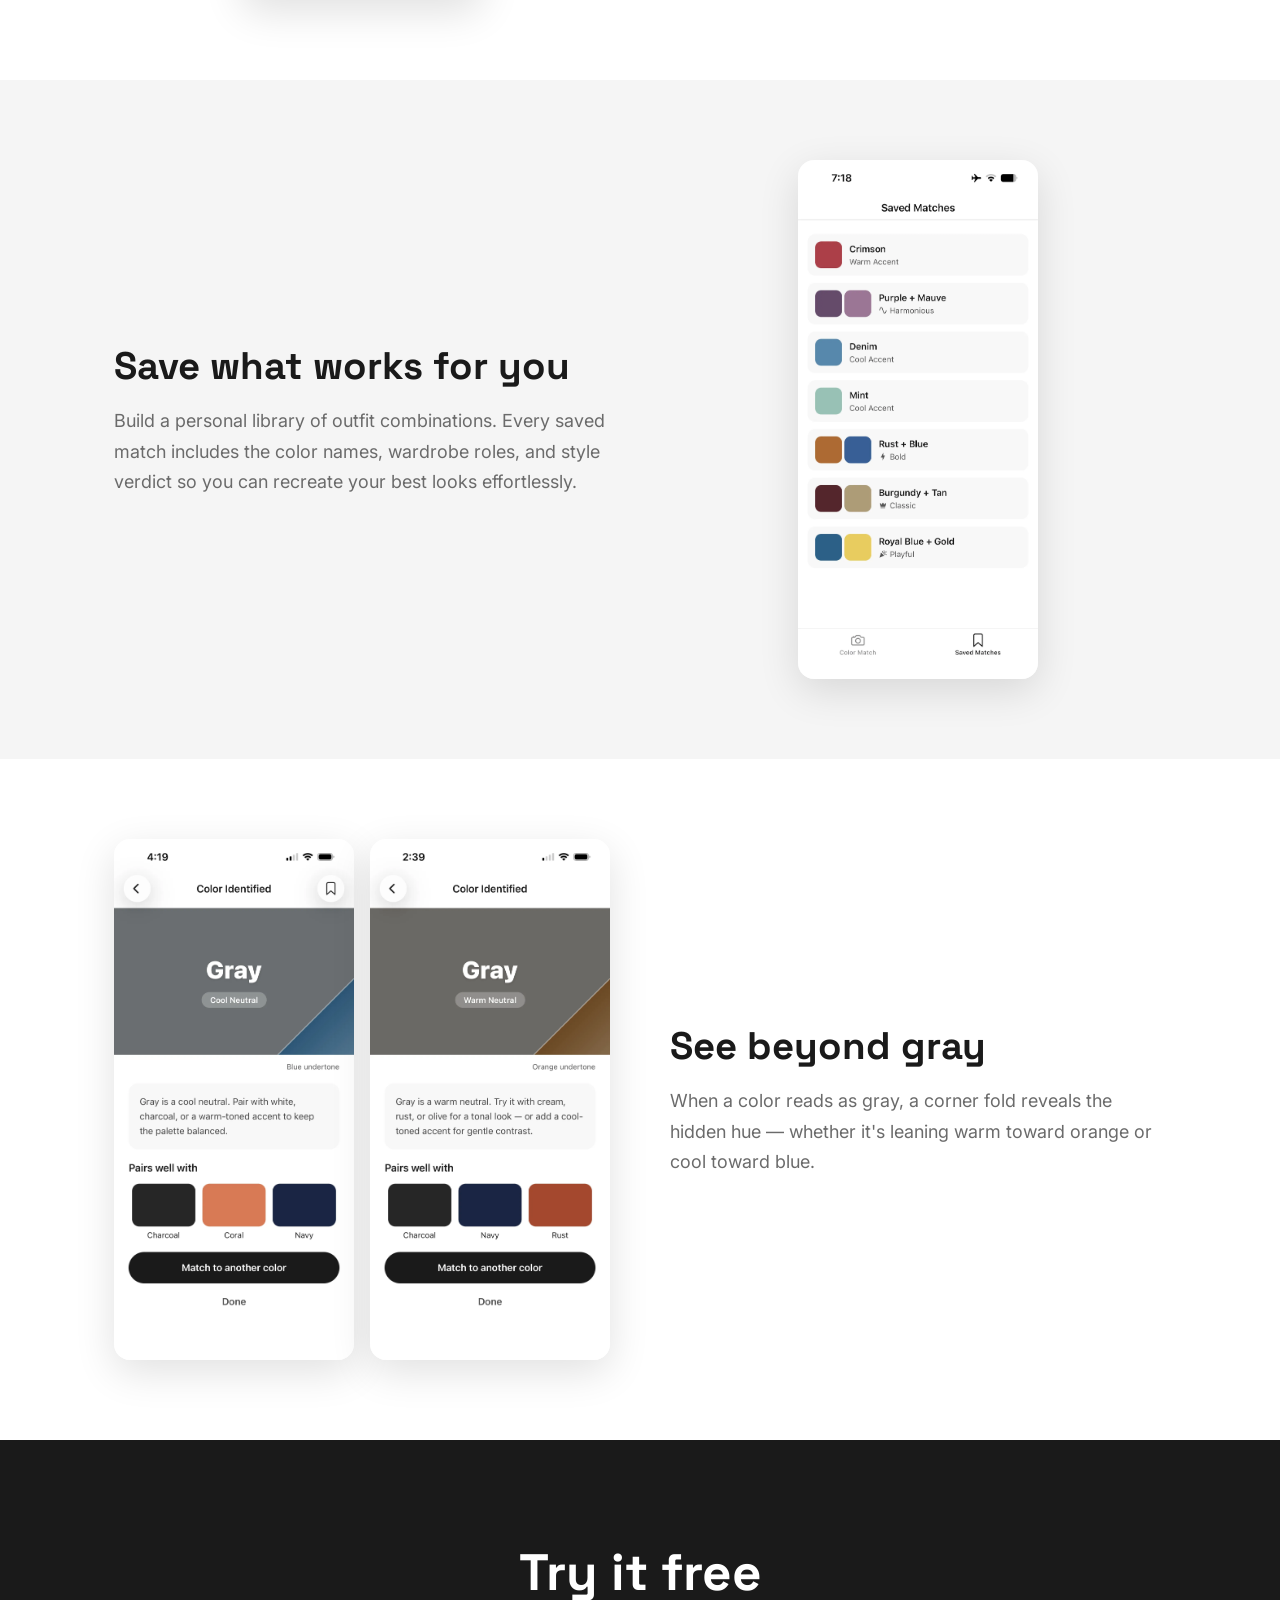
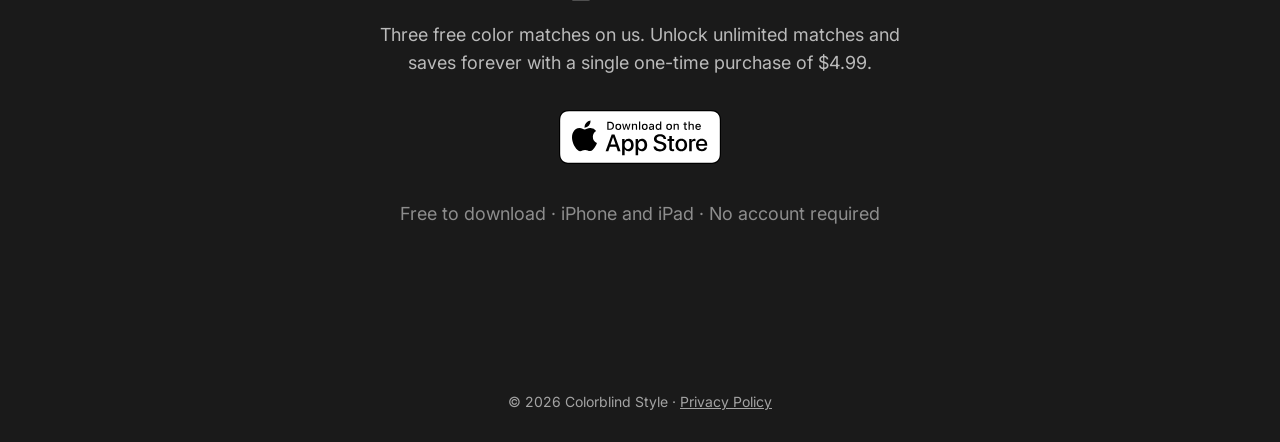
==== commit 0667de5f: "Optimize assets and add banner section" ====
--- a/index.html
+++ b/index.html
@@ -28,9 +28,17 @@
     <link rel="preconnect" href="https://fonts.googleapis.com" />
     <link rel="preconnect" href="https://fonts.gstatic.com" crossorigin />
     <link
+      rel="preload"
+      as="style"
       href="https://fonts.googleapis.com/css2?family=Space+Grotesk:wght@400;500;600;700&family=Inter:wght@400;500&display=swap"
-      rel="stylesheet"
+      onload="this.onload=null;this.rel='stylesheet'"
     />
+    <noscript>
+      <link
+        rel="stylesheet"
+        href="https://fonts.googleapis.com/css2?family=Space+Grotesk:wght@400;500;600;700&family=Inter:wght@400;500&display=swap"
+      />
+    </noscript>
     <link rel="stylesheet" href="styles.css" />
   </head>
   <body>
@@ -49,287 +57,402 @@
         >
       </div>
     </nav>
-
-    <!-- HERO -->
-    <section class="hero">
-      <div class="hero-text">
-        <h1>Dress confidently,<br />every day.</h1>
-        <p class="hero-sub">
-          Colorblind Style uses your smartphone camera to identify colors and
-          tell you if your outfit works — built for color vision deficiency.
-        </p>
-        <a
-          href="https://apps.apple.com/us/app/colorblind-style/id6797023300"
-          target="_blank"
-          class="btn btn-primary"
-          >Download on the App Store</a
-        >
-      </div>
-      <div class="hero-screenshots">
-        <img
-          src="assets/screenshots/screen1.jpg"
-          alt="Camera screen"
-          class="screenshot screenshot-left"
-        />
-        <img
-          src="assets/screenshots/screen4.jpg"
-          alt="Color identified"
-          class="screenshot screenshot-center"
-        />
-        <img
-          src="assets/screenshots/screen3.jpg"
-          alt="Style verdict"
-          class="screenshot screenshot-right"
-        />
-      </div>
-    </section>
-
-    <!-- PROBLEM -->
-    <section class="problem">
-      <div class="container">
-        <h2>Getting dressed shouldn't be stressful</h2>
-        <p>
-          For the millions of people living with color vision deficiency,
-          matching clothes is a daily challenge. Colorblind Style gives you a
-          personal style advisor in your pocket — one that actually understands
-          color so you don't have to.
-        </p>
-      </div>
-    </section>
-
-    <!-- FEATURES -->
-    <section class="features">
-      <div class="container">
-        <h2>What you get</h2>
-        <div class="features-grid">
-          <div class="feature">
-            <div class="feature-icon">🎯</div>
-            <h3>Point and identify</h3>
-            <p>
-              Aim your camera at any clothing item and get an instant, specific
-              color name. Not just "green" — olive, sage, forest, or teal.
-            </p>
-          </div>
-          <div class="feature">
-            <div class="feature-icon">👑</div>
-            <h3>Style verdict</h3>
-            <p>
-              Scan two items and find out how well they work together. Every
-              match comes with a style category, occasion guide, and styling
-              tips.
-            </p>
-          </div>
-          <div class="feature">
-            <div class="feature-icon">✨</div>
-            <h3>Better alternatives</h3>
-            <p>
-              When colors clash, Colorblind Style suggests what would work
-              better instead.
-            </p>
-          </div>
-          <div class="feature">
-            <div class="feature-icon">🔖</div>
-            <h3>Save your matches</h3>
-            <p>
-              Build a personal library of outfit combinations that work for you.
-            </p>
-          </div>
-          <div class="feature">
-            <div class="feature-icon">🔬</div>
-            <h3>Undertone reveal</h3>
-            <p>
-              When a color reads as gray, see exactly where it falls on the
-              color spectrum and what hue it's leaning toward.
-            </p>
-          </div>
-          <div class="feature">
-            <div class="feature-icon">🔒</div>
-            <h3>Privacy first</h3>
-            <p>
-              No account required. No data collected. Your camera stays on your
-              device — always.
-            </p>
-          </div>
-        </div>
-      </div>
-    </section>
-
-    <!-- SCREENSHOTS -->
-    <section class="screenshots-section">
-      <div class="container">
-        <h2>See it in action</h2>
-      </div>
-      <div class="screenshots-row" tabindex="0">
-        <img
-          src="assets/screenshots/screen1.jpg"
-          alt="Camera targeting clothing"
-          class="screenshot-thumb"
-        />
-        <img
-          src="assets/screenshots/screen2.jpg"
-          alt="Color identified"
-          class="screenshot-thumb"
-        />
-        <img
-          src="assets/screenshots/screen3.jpg"
-          alt="Style verdict"
-          class="screenshot-thumb"
-        />
-        <img
-          src="assets/screenshots/screen4.jpg"
-          alt="Style details"
-          class="screenshot-thumb"
-        />
-        <img
-          src="assets/screenshots/screen5.jpg"
-          alt="Saved matches"
-          class="screenshot-thumb"
-        />
-      </div>
-    </section>
-
-    <!-- DOWNLOAD -->
-    <section class="download" id="download">
-      <div class="container">
-        <h2>Try it free</h2>
-        <p>
-          Three free color matches on us. Unlock unlimited matches and saves
-          forever with a single one-time purchase of $4.99.
-        </p>
-        <a
-          href="https://apps.apple.com/us/app/colorblind-style/id6797023300"
-          target="_blank"
-          class="appstore-link"
-        >
-          <img
-            src="assets/appstore-black.svg"
-            alt="Download on the App Store"
-            class="appstore-badge"
+    <main>
+      <!-- BANNER -->
+      <div class="banner">
+        <picture>
+          <source
+            media="(max-width: 767px)"
+            srcset="/assets/banner-v3-mobile.webp"
+            width="1546"
+            height="1546"
+            type="image/webp"
           />
-        </a>
-        <p class="download-sub">
-          Free to download · iPhone and iPad · No account required
-        </p>
-      </div>
-    </section>
-
-    <!-- STYLE VERDICTS -->
-    <section class="feature-spotlight">
-      <div class="container feature-spotlight-inner">
-        <div class="feature-spotlight-text">
-          <h2>Your outfit, analyzed.</h2>
-          <p>
-            Every color combination gets a full style verdict — Classic, Bold,
-            Harmonious, or Playful. See which occasions it works for, what
-            seasons it suits, and exactly how to wear it with confidence.
-          </p>
-        </div>
-        <div class="feature-spotlight-image">
-          <img
-            src="assets/screenshots/verdict1.jpg"
-            alt="Classic style verdict"
-            class="spotlight-screenshot"
+          <source
+            media="(max-width: 1199px)"
+            srcset="/assets/banner-v3-full.webp"
+            width="2946"
+            height="1546"
+            type="image/webp"
+          />
+          <source
+            srcset="/assets/banner-v3-wide.webp"
+            width="2946"
+            height="1228"
+            type="image/webp"
           />
           <img
-            src="assets/screenshots/verdict2.jpg"
-            alt="Style details"
-            class="spotlight-screenshot"
+            src="/assets/banner-v3-wide.jpg"
+            width="2946"
+            height="1228"
+            alt=""
+            style="width: 100%; height: auto; display: block"
+            fetchpriority="high"
           />
-        </div>
+        </picture>
       </div>
-    </section>
-
-    <!-- CLASHING -->
-    <section class="feature-spotlight feature-spotlight-alt">
-      <div class="container feature-spotlight-inner">
-        <div class="feature-spotlight-image">
-          <img
-            src="assets/screenshots/clashing.jpg"
-            alt="Clashing verdict screen"
-            class="spotlight-screenshot"
-          />
-        </div>
-        <div class="feature-spotlight-text">
-          <h2>Know what to avoid</h2>
+
+      <!-- HERO -->
+      <section class="hero">
+        <div class="hero-text">
+          <h1>Dress confidently,<br />every day.</h1>
+          <p class="hero-sub">
+            Colorblind Style uses your smartphone camera to identify colors and
+            tell you if your outfit works — built for color vision deficiency.
+          </p>
+          <a
+            href="https://apps.apple.com/us/app/colorblind-style/id6797023300"
+            target="_blank"
+            class="btn btn-primary"
+            >Download on the App Store</a
+          >
+        </div>
+        <div class="hero-screenshots">
+          <picture class="img-picture screenshot screenshot-left">
+            <source srcset="assets/screenshots/screen1.webp" type="image/webp" />
+            <img
+              src="assets/screenshots/screen1.jpg"
+              alt="Camera screen"
+              width="1242"
+              height="2688"
+            />
+          </picture>
+          <picture class="img-picture screenshot screenshot-center">
+            <source srcset="assets/screenshots/screen4.webp" type="image/webp" />
+            <img
+              src="assets/screenshots/screen4.jpg"
+              alt="Color identified"
+              width="1242"
+              height="2688"
+            />
+          </picture>
+          <picture class="img-picture screenshot screenshot-right">
+            <source srcset="assets/screenshots/screen3.webp" type="image/webp" />
+            <img
+              src="assets/screenshots/screen3.jpg"
+              alt="Style verdict"
+              width="1242"
+              height="2688"
+            />
+          </picture>
+        </div>
+      </section>
+
+      <!-- PROBLEM -->
+      <section class="problem">
+        <div class="container">
+          <h2>Getting dressed shouldn't be stressful</h2>
           <p>
-            When colors clash, Colorblind Style doesn't just tell you — it shows
-            you what would work better instead. Three alternative colors that
-            pair well with what you already have.
-          </p>
-        </div>
-      </div>
-    </section>
-
-    <!-- SAVED MATCHES -->
-    <section class="feature-spotlight">
-      <div class="container feature-spotlight-inner">
-        <div class="feature-spotlight-text">
-          <h2>Save what works for you</h2>
+            For the millions of people living with color vision deficiency,
+            matching clothes is a daily challenge. Colorblind Style gives you a
+            personal style advisor in your pocket — one that actually
+            understands color so you don't have to.
+          </p>
+        </div>
+      </section>
+
+      <!-- FEATURES -->
+      <section class="features">
+        <div class="container">
+          <h2>What you get</h2>
+          <div class="features-grid">
+            <div class="feature">
+              <div class="feature-icon">🎯</div>
+              <h3>Point and identify</h3>
+              <p>
+                Aim your camera at any clothing item and get an instant,
+                specific color name. Not just "green" — olive, sage, forest, or
+                teal.
+              </p>
+            </div>
+            <div class="feature">
+              <div class="feature-icon">👑</div>
+              <h3>Style verdict</h3>
+              <p>
+                Scan two items and find out how well they work together. Every
+                match comes with a style category, occasion guide, and styling
+                tips.
+              </p>
+            </div>
+            <div class="feature">
+              <div class="feature-icon">✨</div>
+              <h3>Better alternatives</h3>
+              <p>
+                When colors clash, Colorblind Style suggests what would work
+                better instead.
+              </p>
+            </div>
+            <div class="feature">
+              <div class="feature-icon">🔖</div>
+              <h3>Save your matches</h3>
+              <p>
+                Build a personal library of outfit combinations that work for
+                you.
+              </p>
+            </div>
+            <div class="feature">
+              <div class="feature-icon">🔬</div>
+              <h3>Undertone reveal</h3>
+              <p>
+                When a color reads as gray, see exactly where it falls on the
+                color spectrum and what hue it's leaning toward.
+              </p>
+            </div>
+            <div class="feature">
+              <div class="feature-icon">🔒</div>
+              <h3>Privacy first</h3>
+              <p>
+                No account required. No data collected. Your camera stays on
+                your device — always.
+              </p>
+            </div>
+          </div>
+        </div>
+      </section>
+
+      <!-- SCREENSHOTS -->
+      <section class="screenshots-section">
+        <div class="container">
+          <h2>See it in action</h2>
+        </div>
+        <div class="screenshots-row" tabindex="0">
+          <picture class="img-picture screenshot-thumb">
+            <source srcset="assets/screenshots/screen1.webp" type="image/webp" />
+            <img
+              src="assets/screenshots/screen1.jpg"
+              alt="Camera targeting clothing"
+              width="1242"
+              height="2688"
+            />
+          </picture>
+          <picture class="img-picture screenshot-thumb">
+            <source srcset="assets/screenshots/screen2.webp" type="image/webp" />
+            <img
+              src="assets/screenshots/screen2.jpg"
+              alt="Color identified"
+              width="1242"
+              height="2688"
+            />
+          </picture>
+          <picture class="img-picture screenshot-thumb">
+            <source srcset="assets/screenshots/screen3.webp" type="image/webp" />
+            <img
+              src="assets/screenshots/screen3.jpg"
+              alt="Style verdict"
+              width="1242"
+              height="2688"
+            />
+          </picture>
+          <picture class="img-picture screenshot-thumb">
+            <source srcset="assets/screenshots/screen4.webp" type="image/webp" />
+            <img
+              src="assets/screenshots/screen4.jpg"
+              alt="Style details"
+              width="1242"
+              height="2688"
+            />
+          </picture>
+          <picture class="img-picture screenshot-thumb">
+            <source srcset="assets/screenshots/screen5.webp" type="image/webp" />
+            <img
+              src="assets/screenshots/screen5.jpg"
+              alt="Saved matches"
+              width="1242"
+              height="2688"
+            />
+          </picture>
+        </div>
+      </section>
+
+      <!-- DOWNLOAD -->
+      <section class="download" id="download">
+        <div class="container">
+          <h2>Try it free</h2>
           <p>
-            Build a personal library of outfit combinations. Every saved match
-            includes the color names, wardrobe roles, and style verdict so you
-            can recreate your best looks effortlessly.
-          </p>
-        </div>
-        <div class="feature-spotlight-image">
-          <img
-            src="assets/screenshots/saved-matches.jpg"
-            alt="Saved Matches screen"
-            class="spotlight-screenshot"
-          />
-        </div>
-      </div>
-    </section>
-
-    <!-- UNDERTONE REVEAL -->
-    <section class="feature-spotlight feature-spotlight-alt">
-      <div class="container feature-spotlight-inner">
-        <div class="feature-spotlight-image">
-          <img
-            src="assets/screenshots/undertone1.jpg"
-            alt="Undertone reveal cool neutral"
-            class="spotlight-screenshot"
-          />
-          <img
-            src="assets/screenshots/undertone2.jpg"
-            alt="Undertone reveal warm neutral"
-            class="spotlight-screenshot"
-          />
-        </div>
-        <div class="feature-spotlight-text">
-          <h2>See beyond gray</h2>
+            Three free color matches on us. Unlock unlimited matches and saves
+            forever with a single one-time purchase of $4.99.
+          </p>
+          <a
+            href="https://apps.apple.com/us/app/colorblind-style/id6797023300"
+            target="_blank"
+            class="appstore-link"
+          >
+            <img
+              src="assets/appstore-black.svg"
+              alt="Download on the App Store"
+              class="appstore-badge"
+              width="120"
+              height="40"
+            />
+          </a>
+          <p class="download-sub">
+            Free to download · iPhone and iPad · No account required
+          </p>
+        </div>
+      </section>
+
+      <!-- STYLE VERDICTS -->
+      <section class="feature-spotlight">
+        <div class="container feature-spotlight-inner">
+          <div class="feature-spotlight-text">
+            <h2>Your outfit, analyzed.</h2>
+            <p>
+              Every color combination gets a full style verdict — Classic, Bold,
+              Harmonious, or Playful. See which occasions it works for, what
+              seasons it suits, and exactly how to wear it with confidence.
+            </p>
+          </div>
+          <div class="feature-spotlight-image">
+            <picture class="img-picture spotlight-screenshot">
+              <source
+                srcset="assets/screenshots/verdict1.webp"
+                type="image/webp"
+              />
+              <img
+                src="assets/screenshots/verdict1.jpg"
+                alt="Classic style verdict"
+                width="1242"
+                height="2688"
+              />
+            </picture>
+            <picture class="img-picture spotlight-screenshot">
+              <source
+                srcset="assets/screenshots/verdict2.webp"
+                type="image/webp"
+              />
+              <img
+                src="assets/screenshots/verdict2.jpg"
+                alt="Style details"
+                width="1179"
+                height="2556"
+              />
+            </picture>
+          </div>
+        </div>
+      </section>
+
+      <!-- CLASHING -->
+      <section class="feature-spotlight feature-spotlight-alt">
+        <div class="container feature-spotlight-inner">
+          <div class="feature-spotlight-image">
+            <picture class="img-picture spotlight-screenshot">
+              <source
+                srcset="assets/screenshots/clashing.webp"
+                type="image/webp"
+              />
+              <img
+                src="assets/screenshots/clashing.jpg"
+                alt="Clashing verdict screen"
+                width="1242"
+                height="2688"
+              />
+            </picture>
+          </div>
+          <div class="feature-spotlight-text">
+            <h2>Know what to avoid</h2>
+            <p>
+              When colors clash, Colorblind Style doesn't just tell you — it
+              shows you what would work better instead. Three alternative colors
+              that pair well with what you already have.
+            </p>
+          </div>
+        </div>
+      </section>
+
+      <!-- SAVED MATCHES -->
+      <section class="feature-spotlight">
+        <div class="container feature-spotlight-inner">
+          <div class="feature-spotlight-text">
+            <h2>Save what works for you</h2>
+            <p>
+              Build a personal library of outfit combinations. Every saved match
+              includes the color names, wardrobe roles, and style verdict so you
+              can recreate your best looks effortlessly.
+            </p>
+          </div>
+          <div class="feature-spotlight-image">
+            <picture class="img-picture spotlight-screenshot">
+              <source
+                srcset="assets/screenshots/saved-matches.webp"
+                type="image/webp"
+              />
+              <img
+                src="assets/screenshots/saved-matches.jpg"
+                alt="Saved Matches screen"
+                width="1242"
+                height="2688"
+              />
+            </picture>
+          </div>
+        </div>
+      </section>
+
+      <!-- UNDERTONE REVEAL -->
+      <section class="feature-spotlight feature-spotlight-alt">
+        <div class="container feature-spotlight-inner">
+          <div class="feature-spotlight-image">
+            <picture class="img-picture spotlight-screenshot">
+              <source
+                srcset="assets/screenshots/undertone1.webp"
+                type="image/webp"
+              />
+              <img
+                src="assets/screenshots/undertone1.jpg"
+                alt="Undertone reveal cool neutral"
+                width="1179"
+                height="2556"
+              />
+            </picture>
+            <picture class="img-picture spotlight-screenshot">
+              <source
+                srcset="assets/screenshots/undertone2.webp"
+                type="image/webp"
+              />
+              <img
+                src="assets/screenshots/undertone2.jpg"
+                alt="Undertone reveal warm neutral"
+                width="1179"
+                height="2556"
+              />
+            </picture>
+          </div>
+          <div class="feature-spotlight-text">
+            <h2>See beyond gray</h2>
+            <p>
+              When a color reads as gray, a corner fold reveals the hidden hue —
+              whether it's leaning warm toward orange or cool toward blue.
+            </p>
+          </div>
+        </div>
+      </section>
+
+      <!-- DOWNLOAD -->
+      <section class="download download-alt" id="download-footer">
+        <div class="container">
+          <h2>Try it free</h2>
           <p>
-            When a color reads as gray, a corner fold reveals the hidden hue —
-            whether it's leaning warm toward orange or cool toward blue.
-          </p>
-        </div>
-      </div>
-    </section>
-
-    <!-- DOWNLOAD -->
-    <section class="download download-alt" id="download-footer">
-      <div class="container">
-        <h2>Try it free</h2>
-        <p>
-          Three free color matches on us. Unlock unlimited matches and saves
-          forever with a single one-time purchase of $4.99.
-        </p>
-        <a
-          href="https://apps.apple.com/us/app/colorblind-style/id6797023300"
-          target="_blank"
-          class="appstore-link"
-        >
-          <img
-            src="assets/appstore-white.svg"
-            alt="Download on the App Store"
-            class="appstore-badge"
-          />
-        </a>
-        <p class="download-sub">
-          Free to download · iPhone and iPad · No account required
-        </p>
-      </div>
-    </section>
+            Three free color matches on us. Unlock unlimited matches and saves
+            forever with a single one-time purchase of $4.99.
+          </p>
+          <a
+            href="https://apps.apple.com/us/app/colorblind-style/id6797023300"
+            target="_blank"
+            class="appstore-link"
+          >
+            <img
+              src="assets/appstore-white.svg"
+              alt="Download on the App Store"
+              class="appstore-badge"
+              width="120"
+              height="40"
+            />
+          </a>
+          <p class="download-sub">
+            Free to download · iPhone and iPad · No account required
+          </p>
+        </div>
+      </section>
+    </main>
 
     <!-- FOOTER -->
     <footer>
--- a/styles.css
+++ b/styles.css
@@ -32,6 +32,17 @@
   max-width: 100%;
   display: block;
 }
+/* <picture> wrappers added for WebP delivery: the layout class (width,
+   transform, radius, shadow, etc.) now lives on the wrapper, and the img
+   inside is sized to fill it — same pattern as .banner picture/img. */
+.img-picture {
+  display: block;
+}
+.img-picture > img {
+  width: 100%;
+  height: auto;
+  display: block;
+}
 a {
   color: inherit;
   text-decoration: none;
@@ -108,6 +119,18 @@
   font-size: 24px;
 }
 
+/* ── Banner ── */
+.banner {
+  width: 100%;
+  line-height: 0;
+}
+.banner picture,
+.banner img {
+  width: 100%;
+  height: auto;
+  display: block;
+}
+
 /* ── Hero ── */
 .hero {
   display: flex;
@@ -144,6 +167,7 @@
 .screenshot {
   border-radius: var(--radius);
   box-shadow: 0 20px 60px rgba(0, 0, 0, 0.15);
+  overflow: hidden;
 }
 .screenshot-left,
 .screenshot-right {
@@ -251,6 +275,7 @@
   flex-shrink: 0;
   border-radius: var(--radius);
   box-shadow: 0 8px 30px rgba(0, 0, 0, 0.12);
+  overflow: hidden;
 }
 
 /* ── Download ── */
@@ -336,6 +361,7 @@
   width: 240px;
   border-radius: var(--radius);
   box-shadow: 0 12px 40px rgba(0, 0, 0, 0.12);
+  overflow: hidden;
 }
 
 .privacy-content ul {
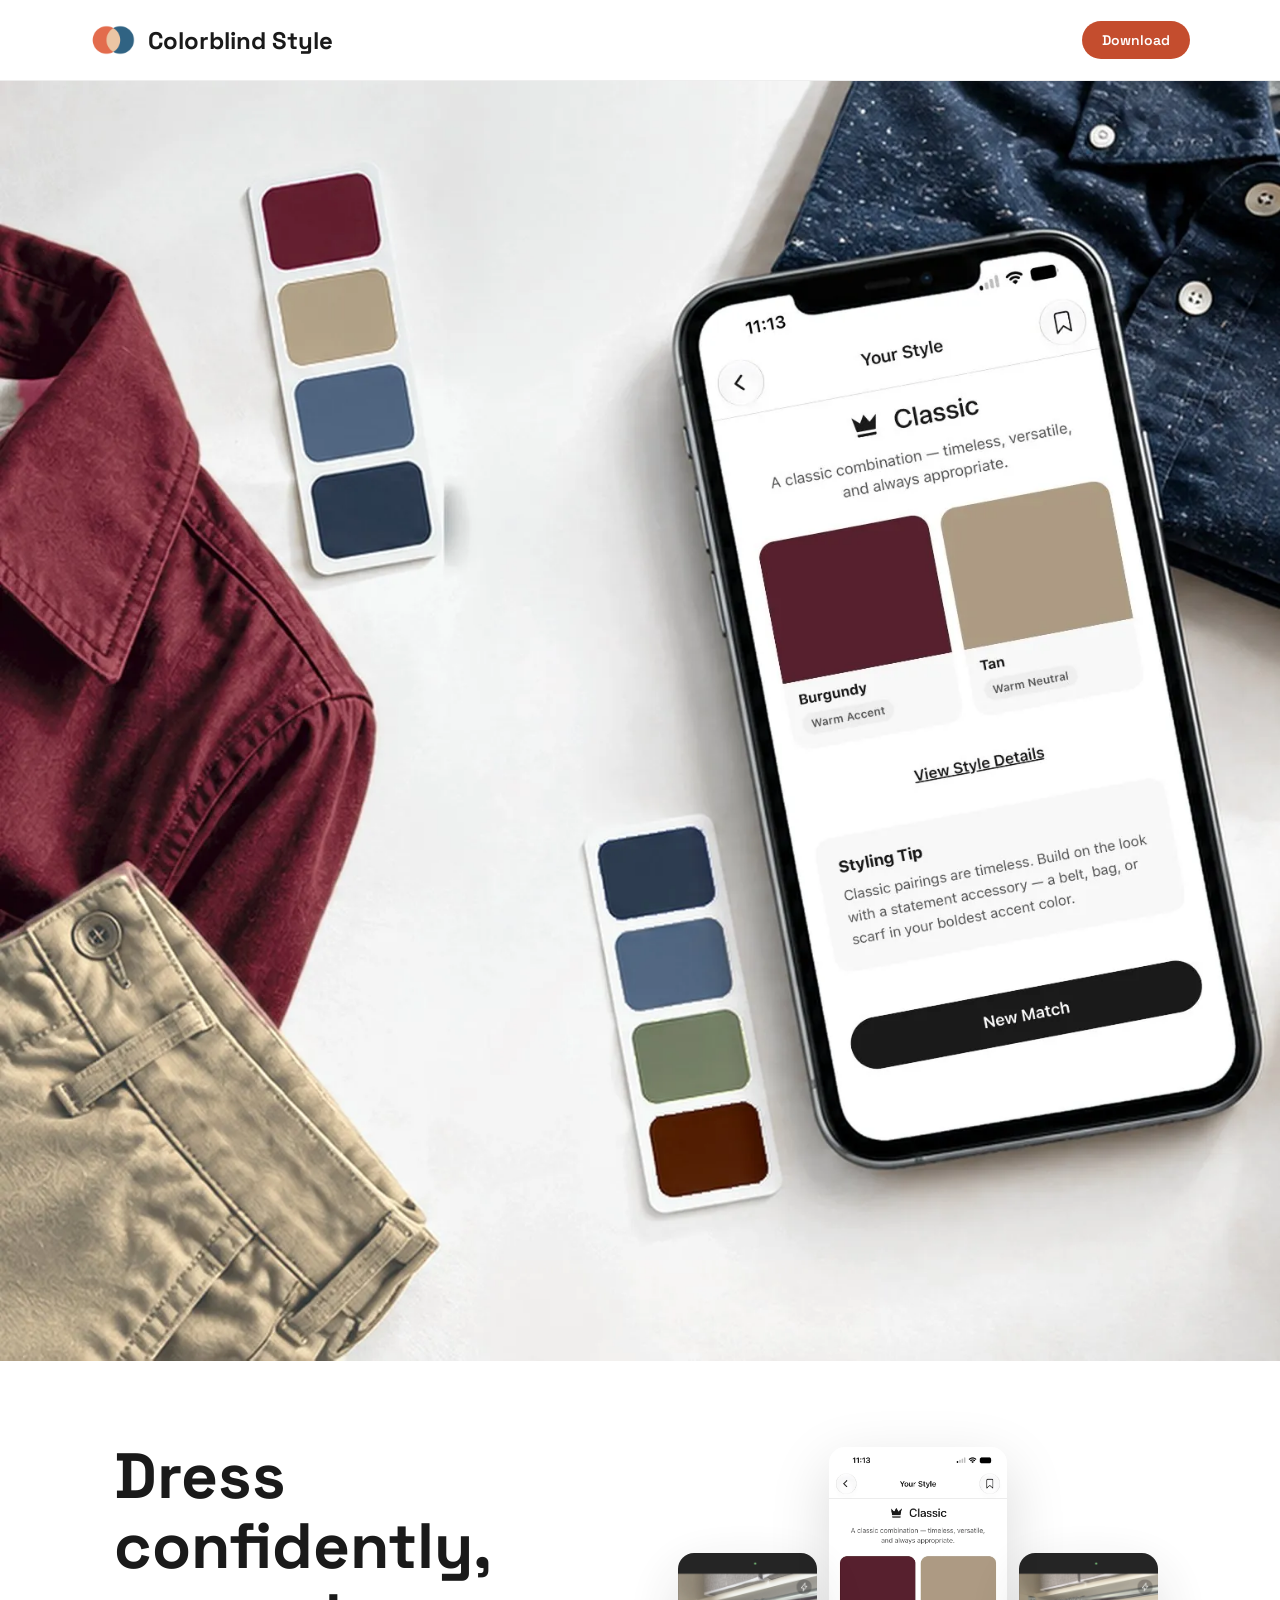
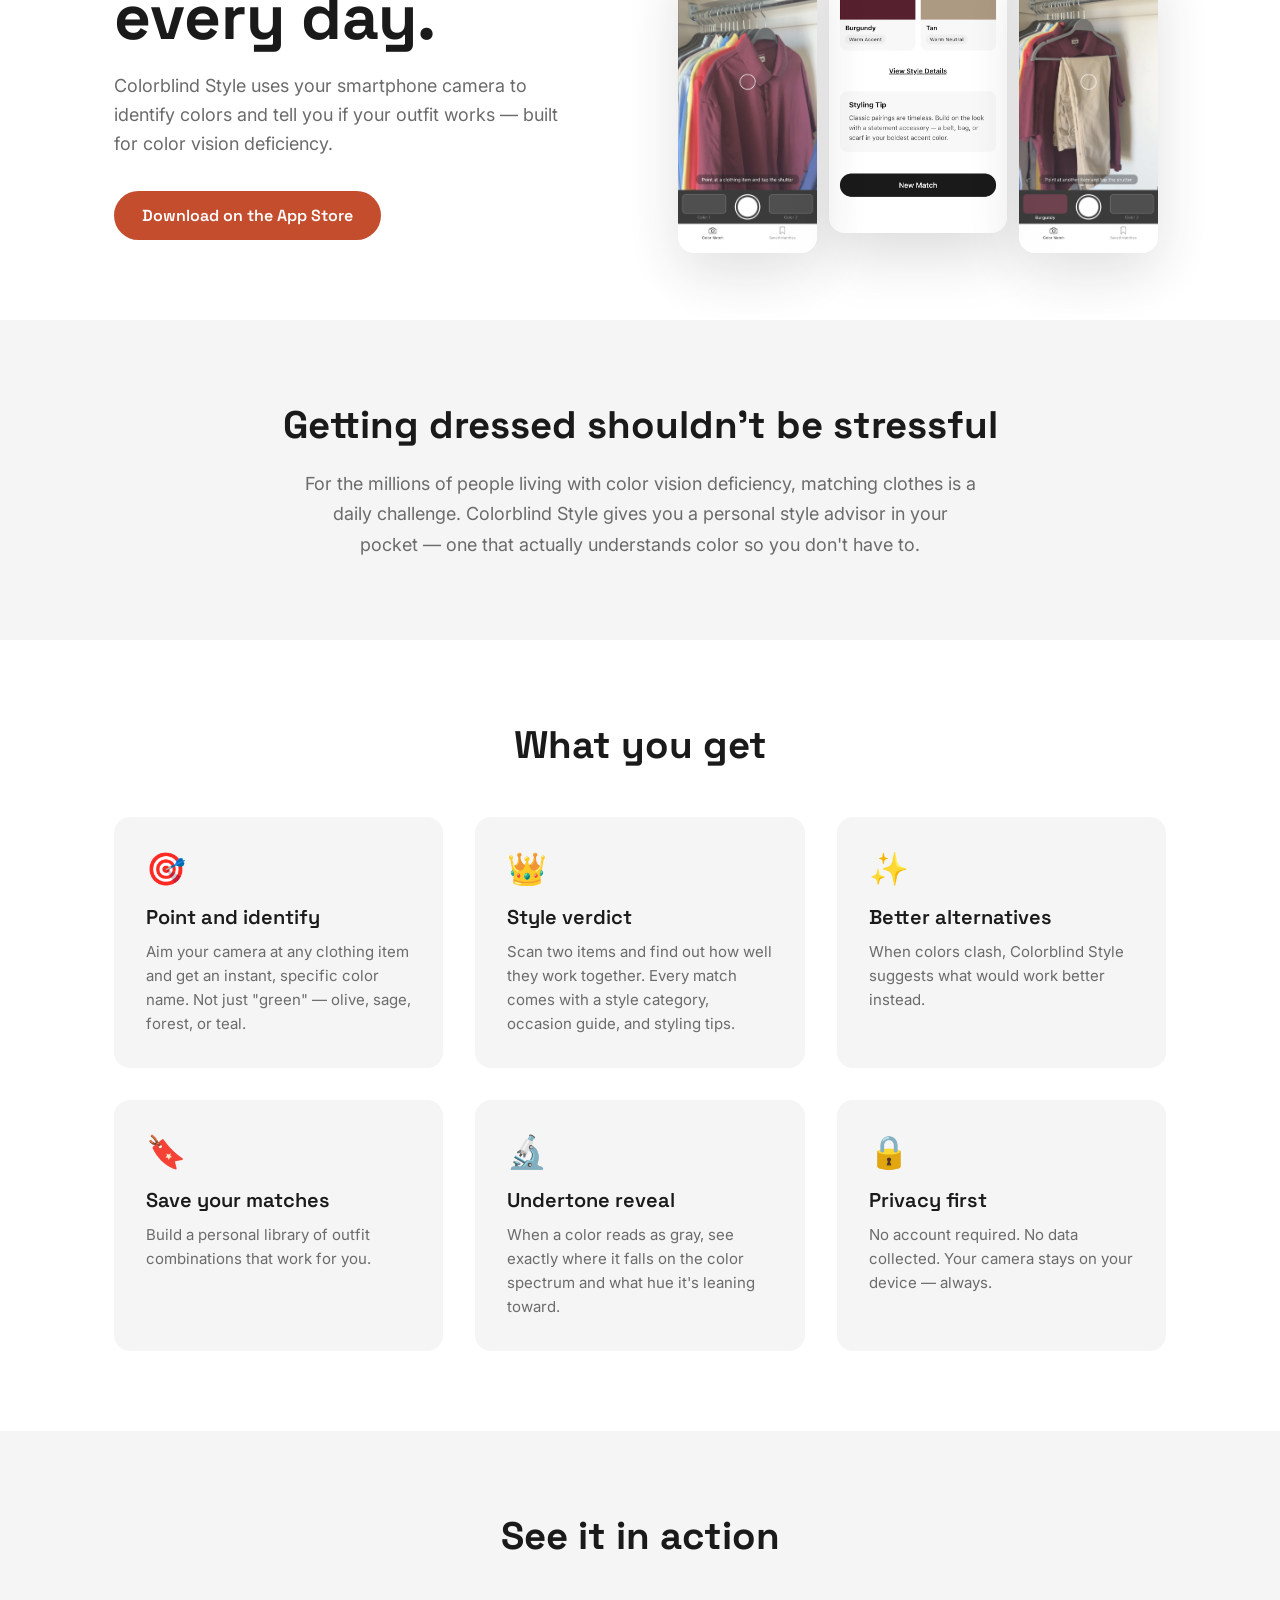
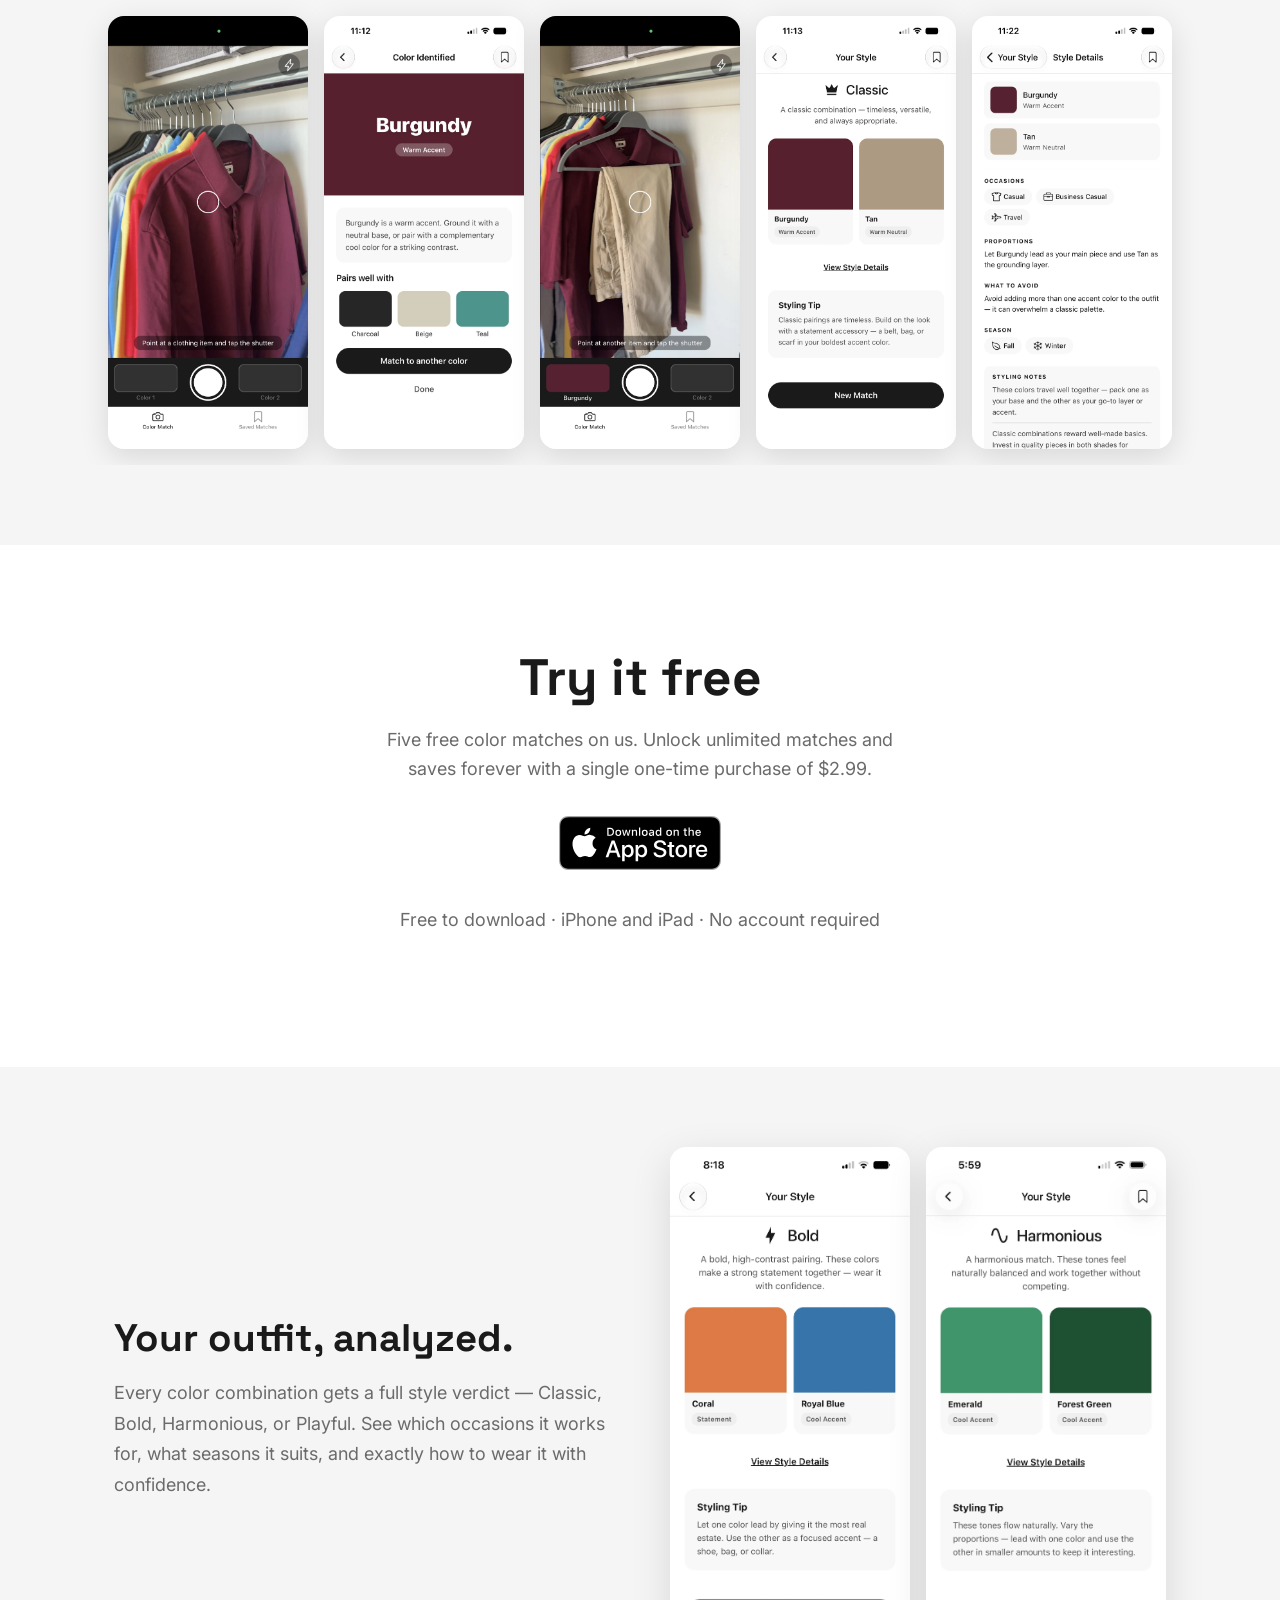
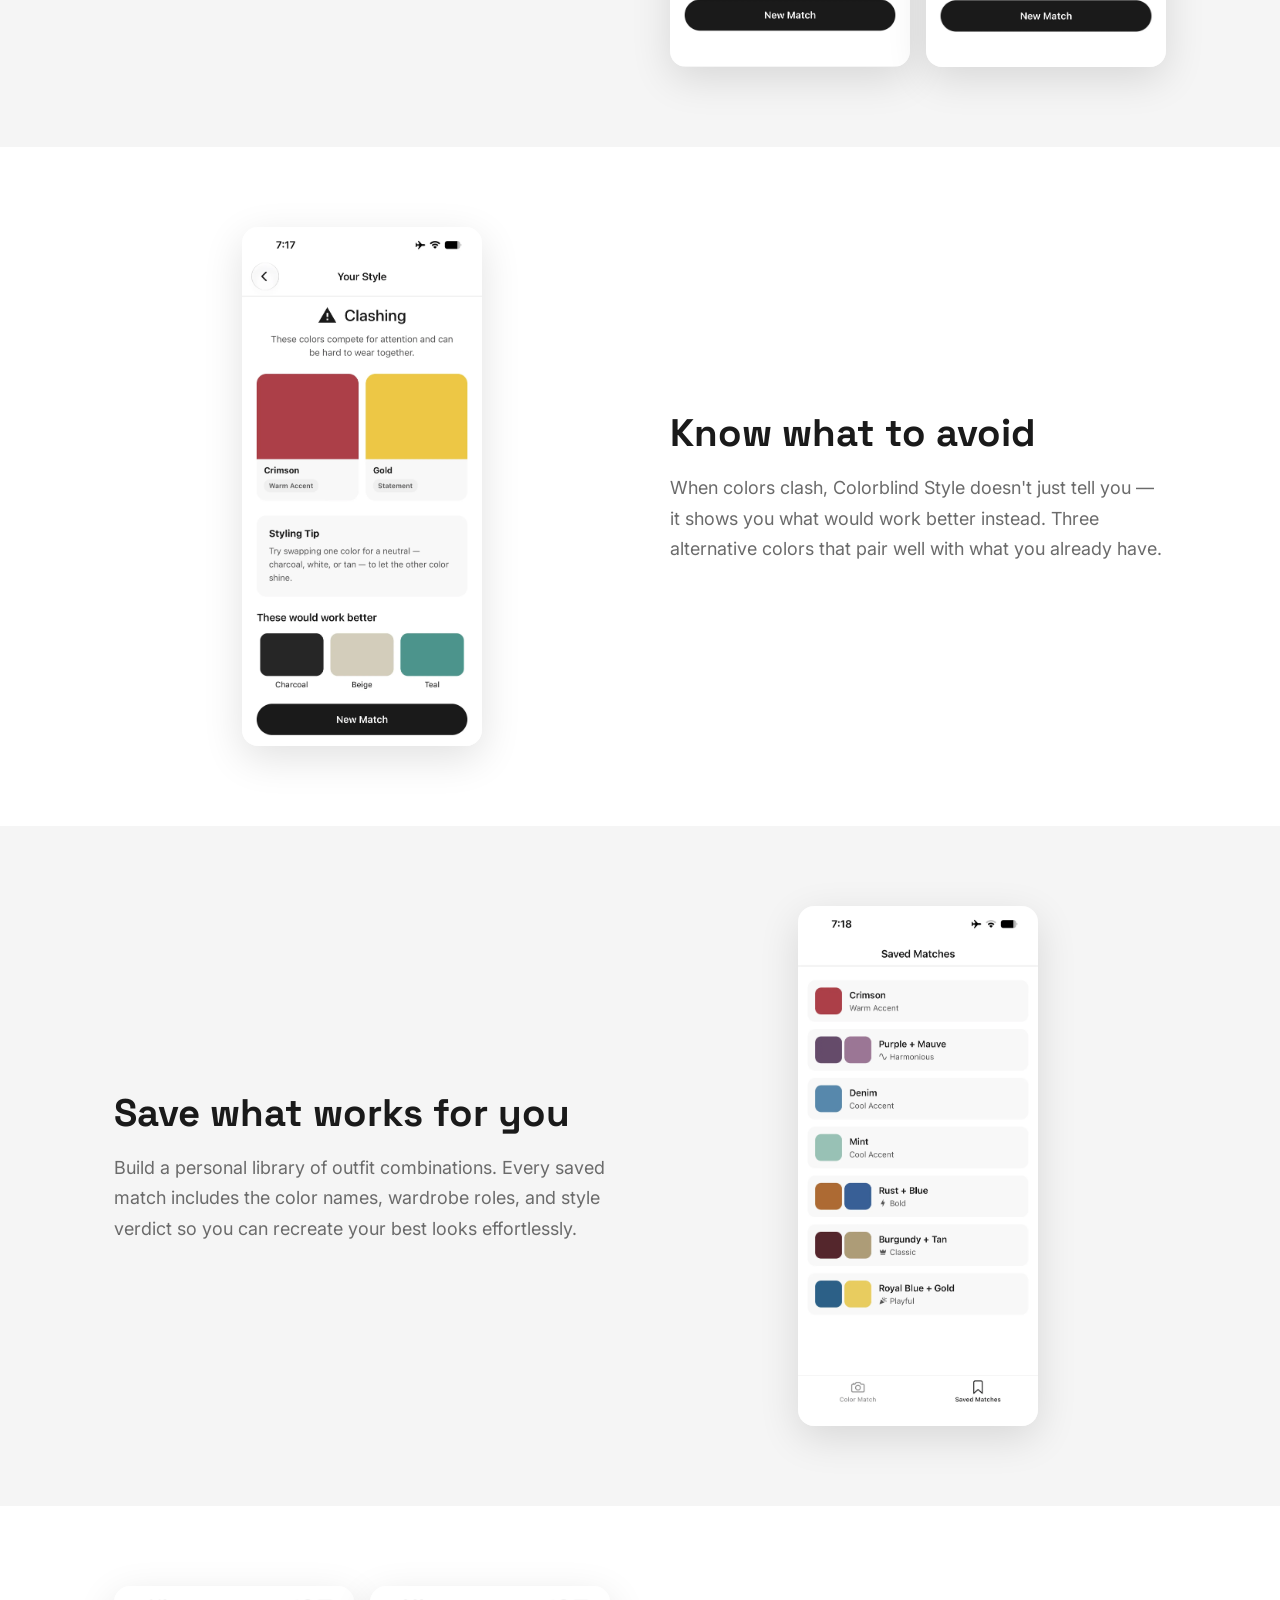
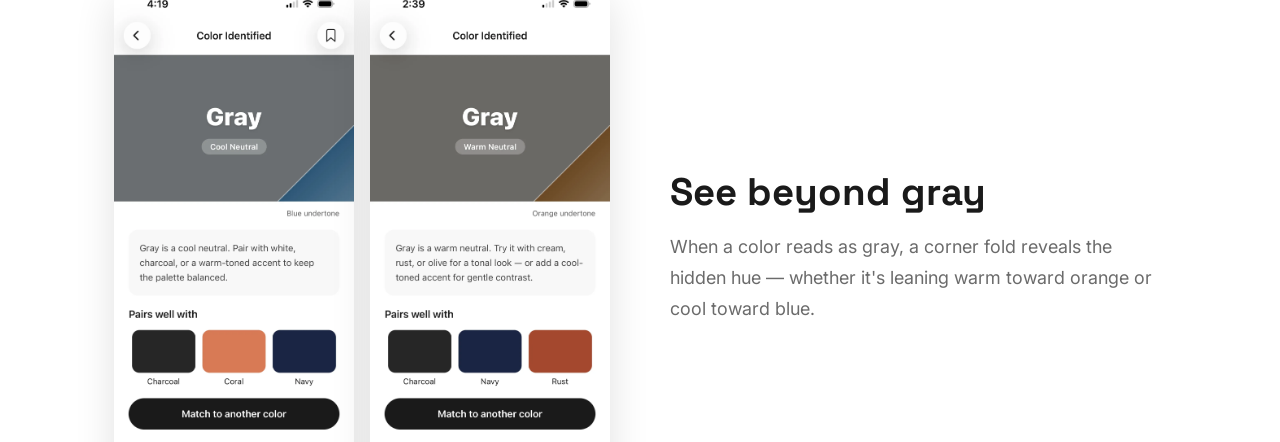
==== commit 458f78a3: "Update free match count and price" ====
--- a/index.html
+++ b/index.html
@@ -31,7 +31,10 @@
       rel="preload"
       as="style"
       href="https://fonts.googleapis.com/css2?family=Space+Grotesk:wght@400;500;600;700&family=Inter:wght@400;500&display=swap"
-      onload="this.onload=null;this.rel='stylesheet'"
+      onload="
+        this.onload = null
+        this.rel = 'stylesheet'
+      "
     />
     <noscript>
       <link
@@ -109,7 +112,10 @@
         </div>
         <div class="hero-screenshots">
           <picture class="img-picture screenshot screenshot-left">
-            <source srcset="assets/screenshots/screen1.webp" type="image/webp" />
+            <source
+              srcset="assets/screenshots/screen1.webp"
+              type="image/webp"
+            />
             <img
               src="assets/screenshots/screen1.jpg"
               alt="Camera screen"
@@ -118,7 +124,10 @@
             />
           </picture>
           <picture class="img-picture screenshot screenshot-center">
-            <source srcset="assets/screenshots/screen4.webp" type="image/webp" />
+            <source
+              srcset="assets/screenshots/screen4.webp"
+              type="image/webp"
+            />
             <img
               src="assets/screenshots/screen4.jpg"
               alt="Color identified"
@@ -127,7 +136,10 @@
             />
           </picture>
           <picture class="img-picture screenshot screenshot-right">
-            <source srcset="assets/screenshots/screen3.webp" type="image/webp" />
+            <source
+              srcset="assets/screenshots/screen3.webp"
+              type="image/webp"
+            />
             <img
               src="assets/screenshots/screen3.jpg"
               alt="Style verdict"
@@ -217,7 +229,10 @@
         </div>
         <div class="screenshots-row" tabindex="0">
           <picture class="img-picture screenshot-thumb">
-            <source srcset="assets/screenshots/screen1.webp" type="image/webp" />
+            <source
+              srcset="assets/screenshots/screen1.webp"
+              type="image/webp"
+            />
             <img
               src="assets/screenshots/screen1.jpg"
               alt="Camera targeting clothing"
@@ -226,7 +241,10 @@
             />
           </picture>
           <picture class="img-picture screenshot-thumb">
-            <source srcset="assets/screenshots/screen2.webp" type="image/webp" />
+            <source
+              srcset="assets/screenshots/screen2.webp"
+              type="image/webp"
+            />
             <img
               src="assets/screenshots/screen2.jpg"
               alt="Color identified"
@@ -235,7 +253,10 @@
             />
           </picture>
           <picture class="img-picture screenshot-thumb">
-            <source srcset="assets/screenshots/screen3.webp" type="image/webp" />
+            <source
+              srcset="assets/screenshots/screen3.webp"
+              type="image/webp"
+            />
             <img
               src="assets/screenshots/screen3.jpg"
               alt="Style verdict"
@@ -244,7 +265,10 @@
             />
           </picture>
           <picture class="img-picture screenshot-thumb">
-            <source srcset="assets/screenshots/screen4.webp" type="image/webp" />
+            <source
+              srcset="assets/screenshots/screen4.webp"
+              type="image/webp"
+            />
             <img
               src="assets/screenshots/screen4.jpg"
               alt="Style details"
@@ -253,7 +277,10 @@
             />
           </picture>
           <picture class="img-picture screenshot-thumb">
-            <source srcset="assets/screenshots/screen5.webp" type="image/webp" />
+            <source
+              srcset="assets/screenshots/screen5.webp"
+              type="image/webp"
+            />
             <img
               src="assets/screenshots/screen5.jpg"
               alt="Saved matches"
@@ -269,8 +296,8 @@
         <div class="container">
           <h2>Try it free</h2>
           <p>
-            Three free color matches on us. Unlock unlimited matches and saves
-            forever with a single one-time purchase of $4.99.
+            Five free color matches on us. Unlock unlimited matches and saves
+            forever with a single one-time purchase of $2.99.
           </p>
           <a
             href="https://apps.apple.com/us/app/colorblind-style/id6797023300"
@@ -431,8 +458,8 @@
         <div class="container">
           <h2>Try it free</h2>
           <p>
-            Three free color matches on us. Unlock unlimited matches and saves
-            forever with a single one-time purchase of $4.99.
+            Five free color matches on us. Unlock unlimited matches and saves
+            forever with a single one-time purchase of $2.99.
           </p>
           <a
             href="https://apps.apple.com/us/app/colorblind-style/id6797023300"
